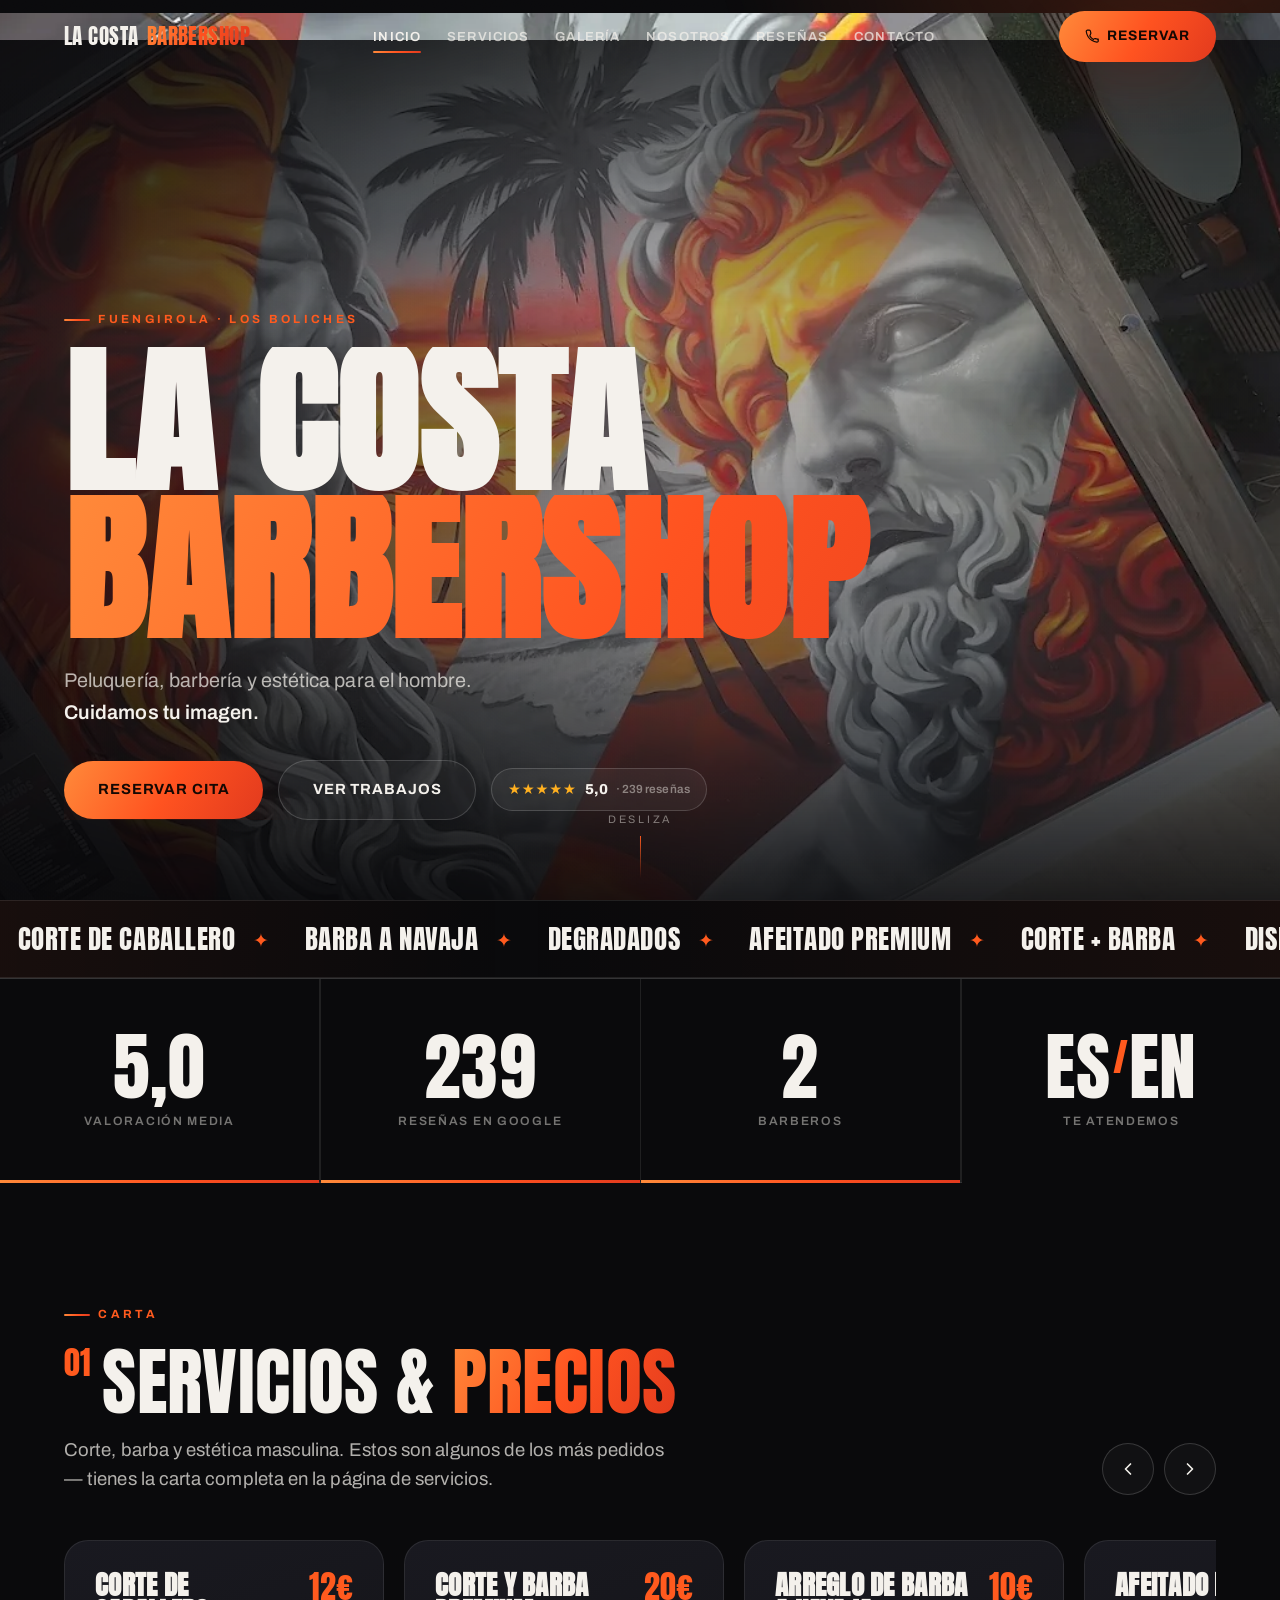
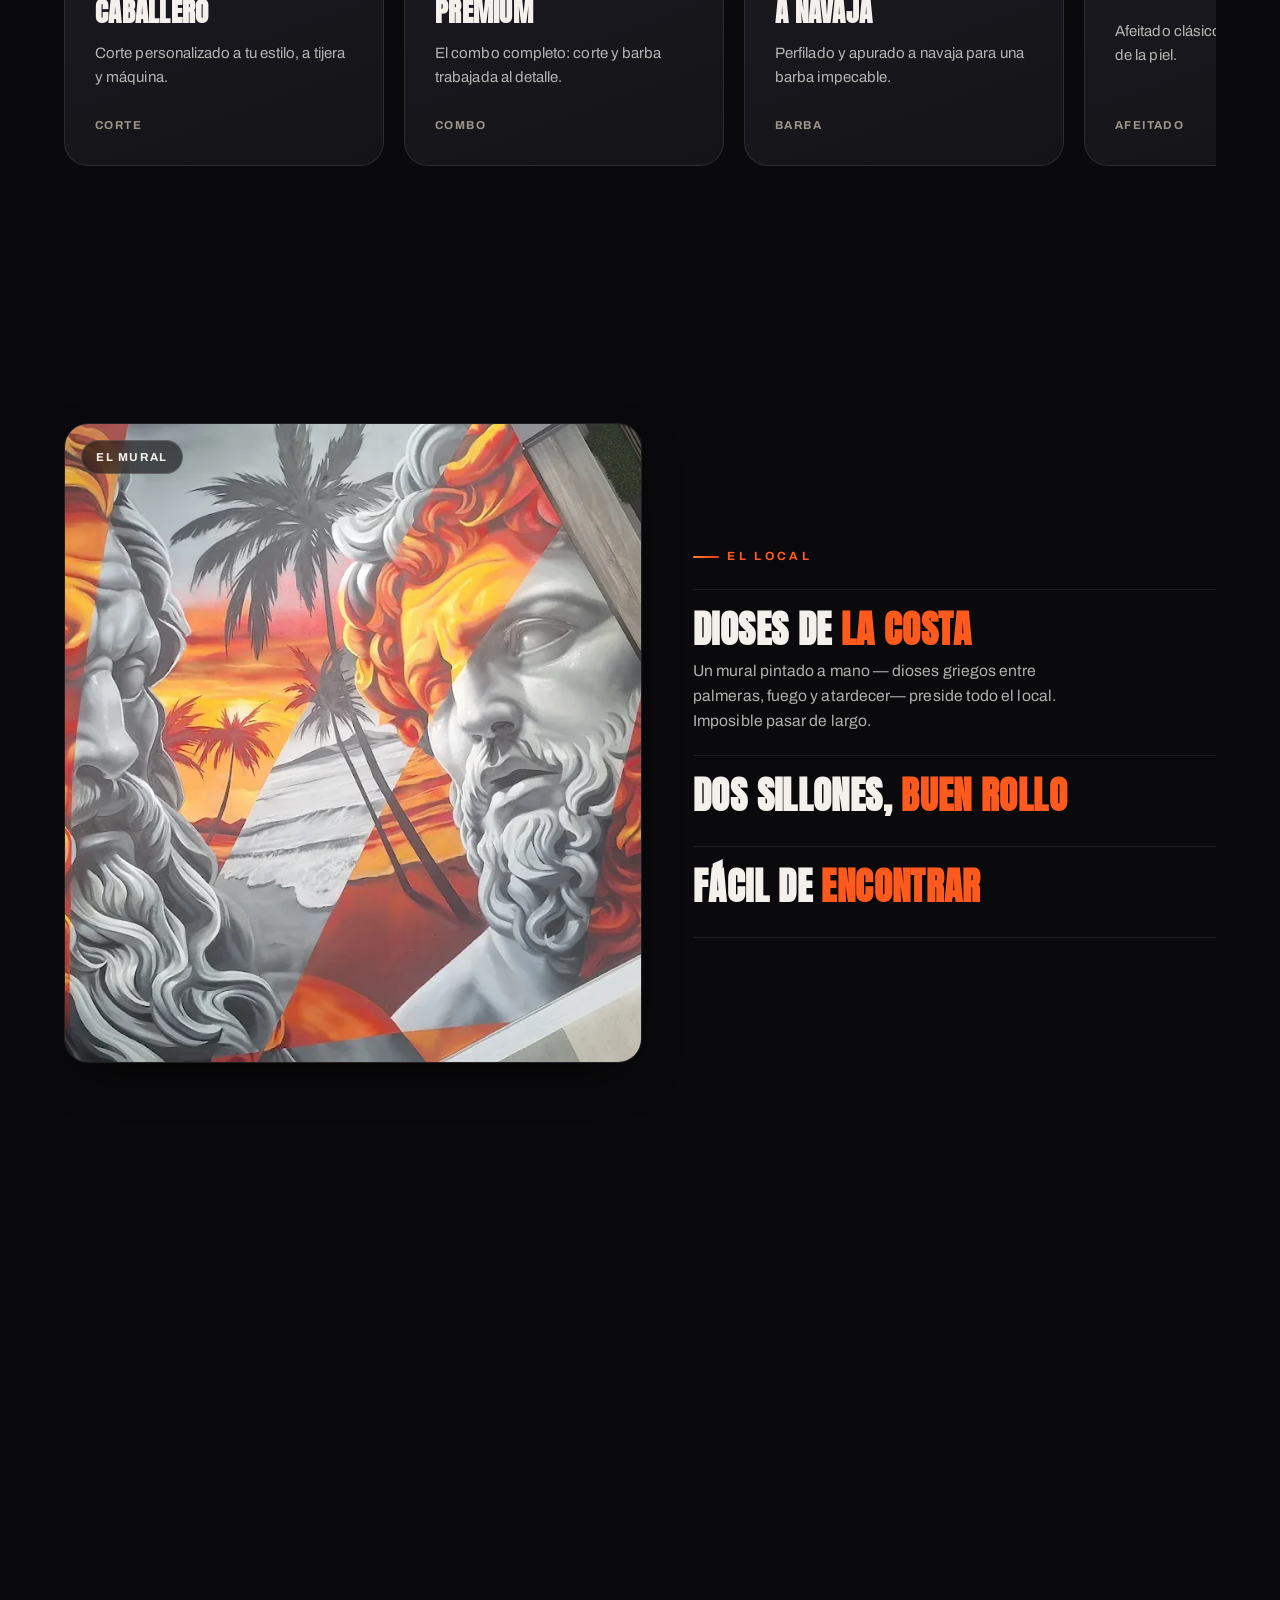
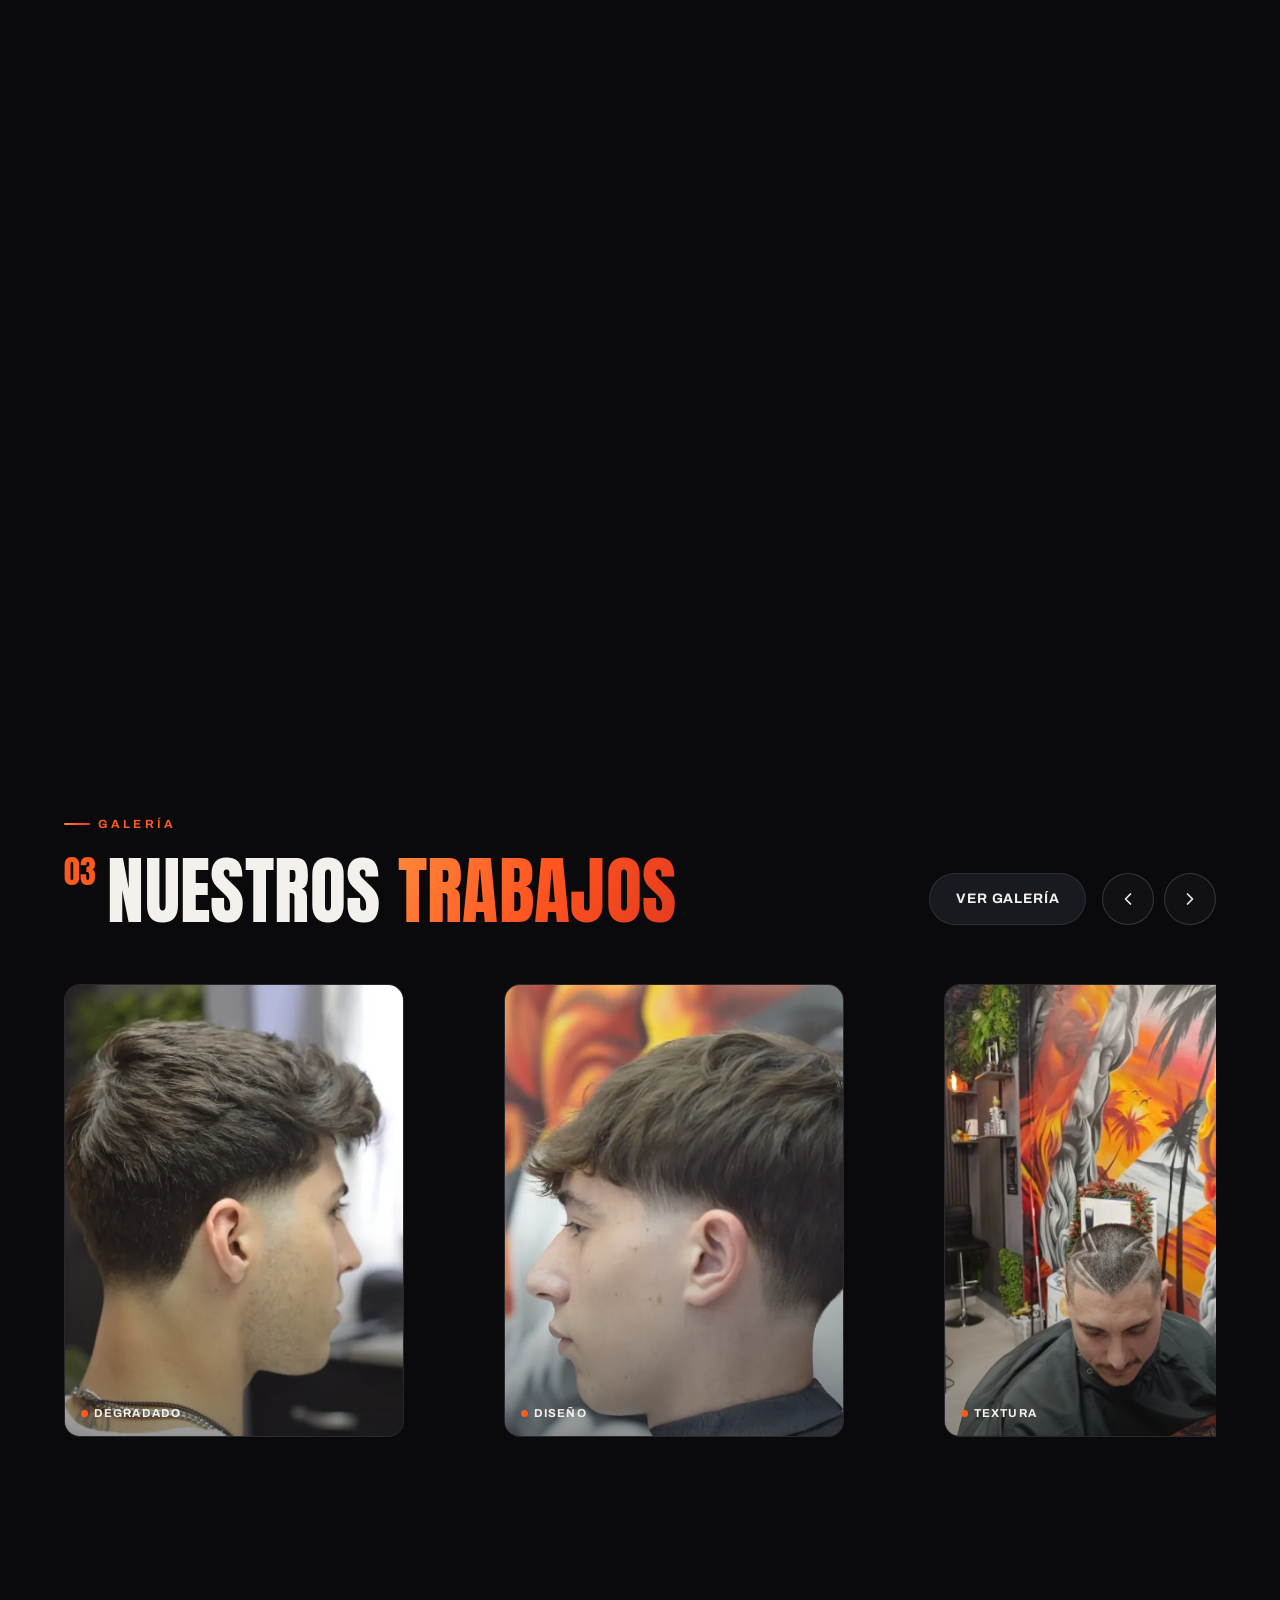
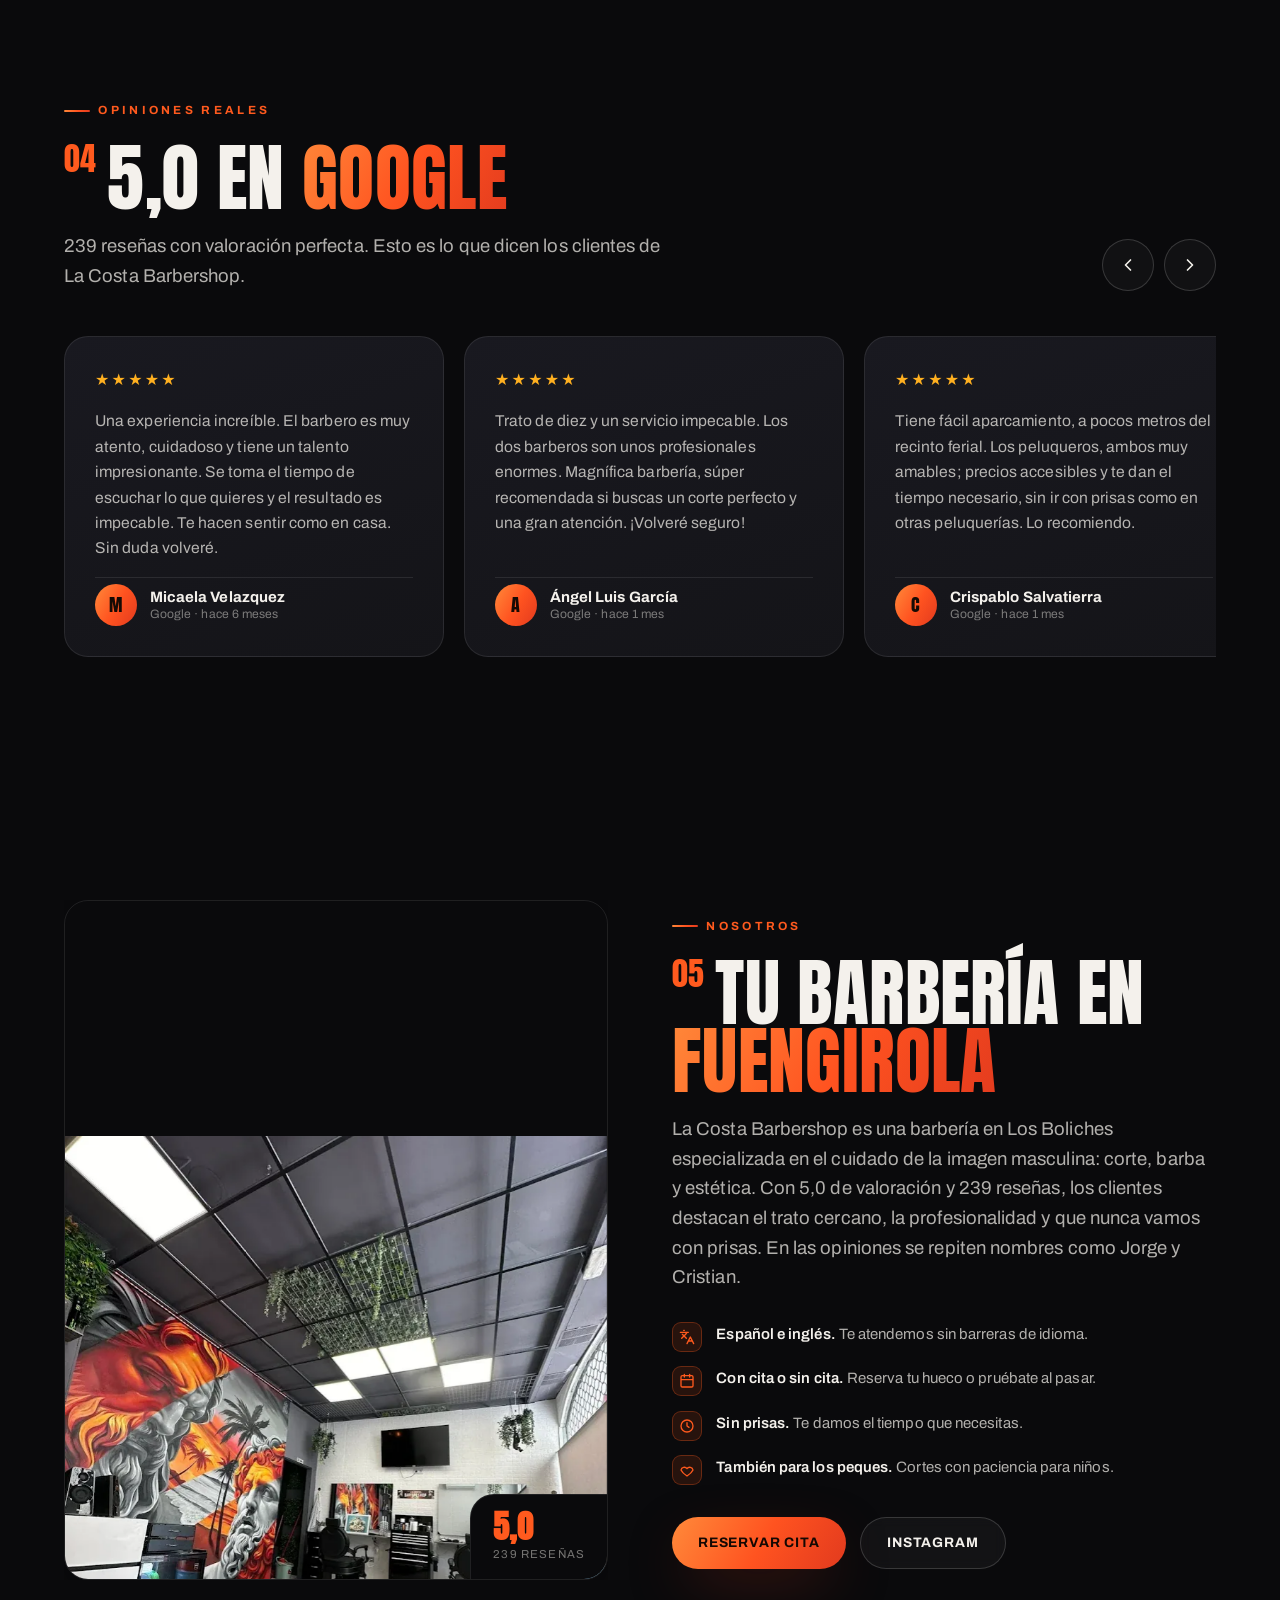
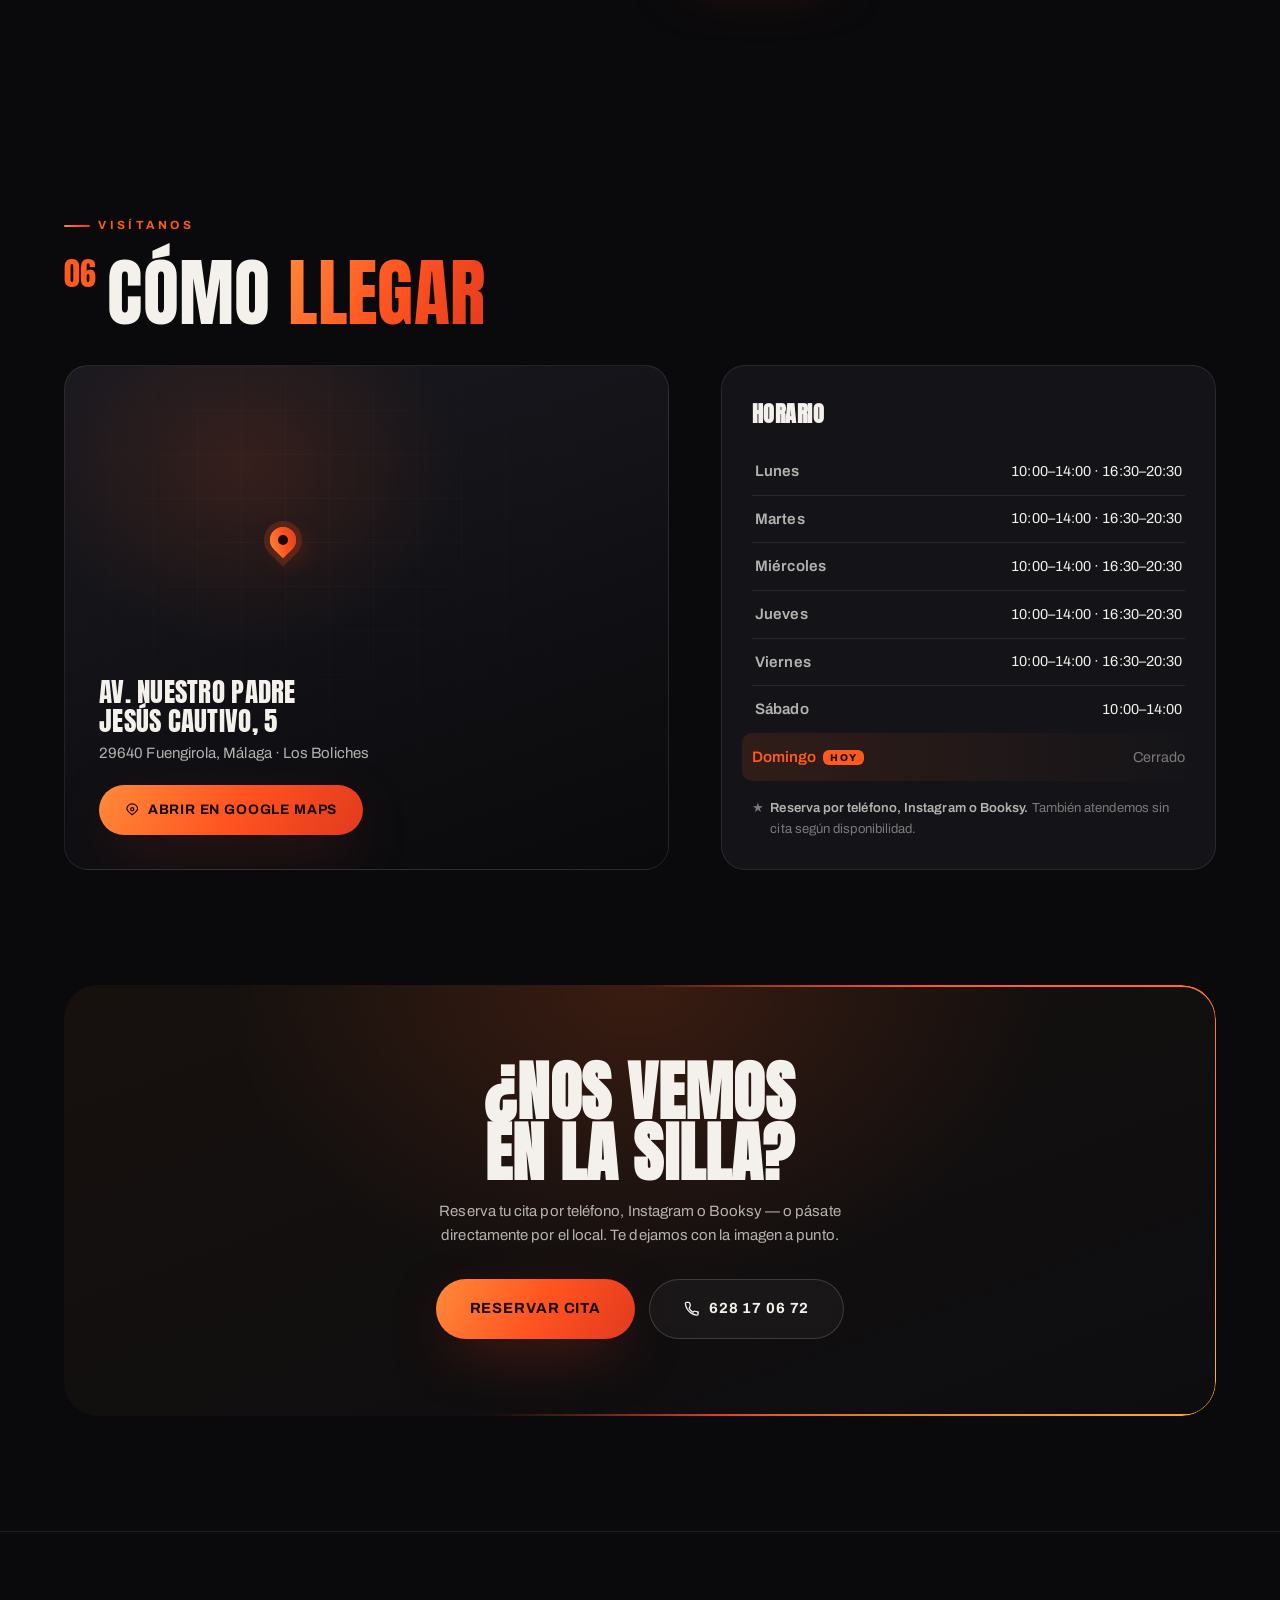
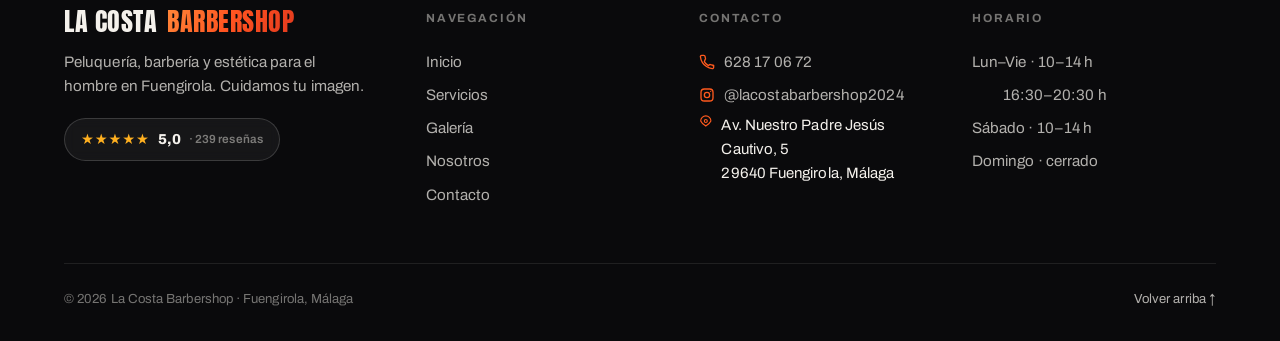
==== index.html @ 8dece9df "web" ====
<!DOCTYPE html>
<html lang="es">
<head>
<meta charset="UTF-8">
<meta name="viewport" content="width=device-width, initial-scale=1">
<title>La Costa Barbershop &middot; Barber&iacute;a en Fuengirola</title>
<meta name="description" content="La Costa Barbershop, barber&iacute;a en Fuengirola (Los Boliches). Corte, barba a navaja, afeitado y color. 5,0 con 239 rese&ntilde;as. Reserva por tel&eacute;fono, Instagram o Booksy.">
<meta name="theme-color" content="#0a0a0c">
<link rel="canonical" href="https://www.lacostabarbershop.xyz/">
<meta property="og:type" content="business.business">
<meta property="og:title" content="La Costa Barbershop &middot; Barber&iacute;a en Fuengirola">
<meta property="og:description" content="Corte, barba a navaja, afeitado y color. 5,0 con 239 rese&ntilde;as en Google.">
<meta property="og:image" content="assets/img/og.jpg">
<meta property="og:locale" content="es_ES">
<meta name="twitter:card" content="summary_large_image">
<link rel="icon" href="assets/img/favicon.ico" sizes="any">
<link rel="icon" type="image/png" href="assets/img/favicon-32.png">
<link rel="apple-touch-icon" href="assets/img/apple-touch-icon.png">
<link rel="preload" as="font" type="font/woff2" href="assets/fonts/anton-latin.woff2" crossorigin>
<link rel="preload" as="font" type="font/woff2" href="assets/fonts/archivo-latin.woff2" crossorigin>
<link rel="stylesheet" href="assets/css/main.css">
<script>document.documentElement.classList.add('js');window.__lc_fail=setTimeout(function(){document.documentElement.classList.remove('js')},2600);</script>
</head>
<body>
<div class="atmos" aria-hidden="true"></div>
<div class="grain" aria-hidden="true"></div>

<!-- PRELOADER -->
<div class="preloader" role="status" aria-label="Cargando">
  <div class="preloader__mark">
    <span class="l1"><span>LA&nbsp;COSTA</span></span><br>
    <span class="l2"><span>BARBERSHOP</span></span>
  </div>
  <div class="preloader__bar"><i></i></div>
</div>

<!-- HEADER -->
<header class="header">
  <div class="header__inner">
    <a class="brand" href="index.html" aria-label="La Costa Barbershop &middot; inicio">
      <span class="b-costa">LA&nbsp;COSTA</span><span class="b-shop">&nbsp;BARBERSHOP</span>
    </a>
    <nav class="nav" aria-label="Principal">
      <a href="index.html" aria-current="page">Inicio</a>
      <a href="servicios.html">Servicios</a>
      <a href="galeria.html">Galer&iacute;a</a>
      <a href="index.html#nosotros">Nosotros</a>
      <a href="index.html#resenas">Rese&ntilde;as</a>
      <a href="contacto.html">Contacto</a>
    </nav>
    <div class="header__cta">
      <a class="btn btn--fire" href="contacto.html" data-magnetic="0.4">
        <svg viewBox="0 0 24 24" fill="none" stroke="currentColor" stroke-width="2" stroke-linecap="round" stroke-linejoin="round"><path d="M22 16.9v3a2 2 0 0 1-2.2 2 19.8 19.8 0 0 1-8.6-3.1 19.5 19.5 0 0 1-6-6 19.8 19.8 0 0 1-3.1-8.7A2 2 0 0 1 4.1 2h3a2 2 0 0 1 2 1.7c.1.9.3 1.8.6 2.6a2 2 0 0 1-.5 2.1L8 11.5a16 16 0 0 0 6 6l1.1-1.1a2 2 0 0 1 2.1-.5c.8.3 1.7.5 2.6.6a2 2 0 0 1 1.7 2Z"/></svg>
        Reservar
      </a>
      <button class="nav-toggle" aria-label="Abrir men&uacute;" aria-expanded="false" aria-controls="mobile-menu">
        <span></span><span></span><span></span>
      </button>
    </div>
  </div>
</header>

<!-- MENÚ MÓVIL -->
<div class="mobile-menu" id="mobile-menu">
  <nav aria-label="M&oacute;vil">
    <a href="index.html"><span class="mi">01</span>Inicio</a>
    <a href="servicios.html"><span class="mi">02</span>Servicios</a>
    <a href="galeria.html"><span class="mi">03</span>Galer&iacute;a</a>
    <a href="index.html#nosotros"><span class="mi">04</span>Nosotros</a>
    <a href="index.html#resenas"><span class="mi">05</span>Rese&ntilde;as</a>
    <a href="contacto.html"><span class="mi">06</span>Contacto</a>
  </nav>
  <div class="mobile-menu__foot">
    <div class="row">
      <a href="tel:+34628170672">628&nbsp;17&nbsp;06&nbsp;72</a>
      <a href="https://www.instagram.com/lacostabarbershop2024/" target="_blank" rel="noopener">@lacostabarbershop2024</a>
    </div>
    <div class="row"><span>Av. Nuestro Padre Jes&uacute;s Cautivo, 5 &middot; Fuengirola</span></div>
  </div>
</div>

<main>

<!-- HERO -->
<section class="hero">
  <div class="hero__media" data-parallax="0.1">
    <img src="assets/img/mural.webp" alt="Mural de dioses griegos entre palmeras y atardecer en La Costa Barbershop" fetchpriority="high" width="1360" height="765">
  </div>
  <div class="hero__inner">
    <div class="hero__eyebrow eyebrow">Fuengirola &middot; Los Boliches</div>
    <h1 class="hero__title">
      <span class="word"><span class="kinetic-line">LA&nbsp;COSTA</span></span>
      <span class="word l2"><span>BARBERSHOP</span></span>
    </h1>
    <p class="hero__sub" data-reveal="fade" style="transition-delay:.5s">
      Peluquer&iacute;a, barber&iacute;a y estética para el hombre. <b>Cuidamos tu imagen.</b>
    </p>
    <div class="hero__actions" data-reveal="fade" style="transition-delay:.62s">
      <a class="btn btn--fire btn--lg" href="contacto.html" data-magnetic="0.4">Reservar cita</a>
      <a class="btn btn--ghost btn--lg" href="#trabajos" data-magnetic="0.3">Ver trabajos</a>
      <span class="pill-rating"><span class="stars">&#9733;&#9733;&#9733;&#9733;&#9733;</span> <b>5,0</b> <span class="src">&middot;&nbsp;239 rese&ntilde;as</span></span>
    </div>
  </div>
  <div class="hero__scroll" aria-hidden="true">Desliza<i></i></div>
</section>

<!-- MARQUEE -->
<div class="marquee" aria-hidden="true">
  <div class="marquee__track">
    <span>Corte de caballero</span><span>Barba a navaja</span><span>Degradados</span><span>Afeitado premium</span><span>Corte + barba</span><span>Dise&ntilde;os</span><span>Cejas</span><span>Color</span><span>Cambio de look</span><span>Ni&ntilde;os</span>
    <span>Corte de caballero</span><span>Barba a navaja</span><span>Degradados</span><span>Afeitado premium</span><span>Corte + barba</span><span>Dise&ntilde;os</span><span>Cejas</span><span>Color</span><span>Cambio de look</span><span>Ni&ntilde;os</span>
  </div>
</div>

<!-- STATS -->
<section class="stats" aria-label="En cifras" data-stagger="90">
  <div class="stat" data-reveal="scale">
    <div class="stat__num"><span data-count="5,0">0</span></div>
    <div class="stat__label">Valoraci&oacute;n media</div>
    <span class="stat__bar"></span>
  </div>
  <div class="stat" data-reveal="scale">
    <div class="stat__num"><span data-count="239">0</span></div>
    <div class="stat__label">Rese&ntilde;as en Google</div>
    <span class="stat__bar"></span>
  </div>
  <div class="stat" data-reveal="scale">
    <div class="stat__num"><span data-count="2">0</span></div>
    <div class="stat__label">Barberos</div>
    <span class="stat__bar"></span>
  </div>
  <div class="stat" data-reveal="scale">
    <div class="stat__num">ES<span class="u">/</span>EN</div>
    <div class="stat__label">Te atendemos</div>
    <span class="stat__bar"></span>
  </div>
</section>

<!-- SERVICIOS -->
<section class="section" id="servicios">
  <div class="container">
    <div class="head-row">
      <div class="section-head">
        <span class="eyebrow">Carta</span>
        <h2 class="h-sec"><span class="idx">01</span>Servicios &amp; <span class="fire-text">precios</span></h2>
        <p class="lead">Corte, barba y estética masculina. Estos son algunos de los m&aacute;s pedidos &mdash; tienes la carta completa en la p&aacute;gina de servicios.</p>
      </div>
      <div class="car-controls">
        <button class="car-btn" data-car-prev aria-label="Anterior"><svg viewBox="0 0 24 24" fill="none" stroke="currentColor" stroke-width="2" stroke-linecap="round" stroke-linejoin="round"><path d="M15 18l-6-6 6-6"/></svg></button>
        <button class="car-btn" data-car-next aria-label="Siguiente"><svg viewBox="0 0 24 24" fill="none" stroke="currentColor" stroke-width="2" stroke-linecap="round" stroke-linejoin="round"><path d="M9 18l6-6-6-6"/></svg></button>
      </div>
    </div>
    <div class="carousel-wrap">
      <div class="carousel" data-carousel>
        <article class="card svc" data-tilt="6" style="width:min(80vw,320px)"><div class="tilt-glare"></div>
          <div class="svc__top"><h3 class="svc__name">Corte de caballero</h3><div class="svc__price">12&euro;</div></div>
          <p class="svc__desc">Corte personalizado a tu estilo, a tijera y m&aacute;quina.</p>
          <div class="svc__tag">Corte</div>
        </article>
        <article class="card svc" data-tilt="6" style="width:min(80vw,320px)"><div class="tilt-glare"></div>
          <div class="svc__top"><h3 class="svc__name">Corte y barba premium</h3><div class="svc__price">20&euro;</div></div>
          <p class="svc__desc">El combo completo: corte y barba trabajada al detalle.</p>
          <div class="svc__tag">Combo</div>
        </article>
        <article class="card svc" data-tilt="6" style="width:min(80vw,320px)"><div class="tilt-glare"></div>
          <div class="svc__top"><h3 class="svc__name">Arreglo de barba a navaja</h3><div class="svc__price">10&euro;</div></div>
          <p class="svc__desc">Perfilado y apurado a navaja para una barba impecable.</p>
          <div class="svc__tag">Barba</div>
        </article>
        <article class="card svc" data-tilt="6" style="width:min(80vw,320px)"><div class="tilt-glare"></div>
          <div class="svc__top"><h3 class="svc__name">Afeitado premium</h3><div class="svc__price">14&euro;</div></div>
          <p class="svc__desc">Afeitado cl&aacute;sico, apurado y cuidado de la piel.</p>
          <div class="svc__tag">Afeitado</div>
        </article>
        <article class="card svc" data-tilt="6" style="width:min(80vw,320px)"><div class="tilt-glare"></div>
          <div class="svc__top"><h3 class="svc__name">Cambio de look</h3><div class="svc__price">15&euro;</div></div>
          <p class="svc__desc">&iquest;Te atreves? Cambiamos tu estilo por completo.</p>
          <div class="svc__tag">Estilo</div>
        </article>
        <article class="card svc" data-tilt="6" style="width:min(80vw,320px)"><div class="tilt-glare"></div>
          <div class="svc__top"><h3 class="svc__name">Corte ni&ntilde;o</h3><div class="svc__price">11&euro;</div></div>
          <p class="svc__desc">Hasta 10 a&ntilde;os, con toda la paciencia del mundo.</p>
          <div class="svc__tag">Peques</div>
        </article>
        <article class="card svc" data-tilt="6" style="width:min(80vw,320px);background:linear-gradient(160deg,#1c130e,#0f0d10)"><div class="tilt-glare"></div>
          <div class="svc__top"><h3 class="svc__name">Color &amp; m&aacute;s</h3><div class="svc__price">+</div></div>
          <p class="svc__desc">Mechas, decoloraci&oacute;n, cobertura de canas, color en barba, cejas y dise&ntilde;os.</p>
          <a class="btn btn--dark" href="servicios.html" style="align-self:flex-start">Ver carta completa</a>
        </article>
      </div>
    </div>
  </div>
</section>

<!-- SHOWCASE: EL LOCAL -->
<section class="showcase section" id="local" data-showcase data-sc-tags="EL MURAL|EL ESPACIO|LA UBICACI&Oacute;N" style="padding-block:0">
  <div class="showcase__sticky container">
    <div class="showcase__media">
      <span class="frame-tag" data-sc-tag>EL MURAL</span>
      <img data-sc-img="0" class="active" src="assets/img/mural.webp" alt="Mural de dioses griegos, palmeras y atardecer" width="1360" height="765">
      <img data-sc-img="1" src="assets/img/interior-mural.webp" alt="Interior de la barber&iacute;a con dos sillones y el mural" width="765" height="1020">
      <img data-sc-img="2" src="assets/img/exterior-night.webp" alt="Fachada de La Costa Barbershop de noche" width="678" height="1020">
    </div>
    <div class="showcase__panels">
      <span class="eyebrow" style="margin-bottom:1.4rem">El local</span>
      <div class="sc-step active" data-sc-step="0">
        <h3>Dioses de <em>la costa</em></h3>
        <p>Un mural pintado a mano &mdash; dioses griegos entre palmeras, fuego y atardecer&mdash; preside todo el local. Imposible pasar de largo.</p>
      </div>
      <div class="sc-step" data-sc-step="1">
        <h3>Dos sillones, <em>buen rollo</em></h3>
        <p>Espacio cuidado, plantas, m&uacute;sica y sin prisas. Aqu&iacute; se viene a estar a gusto mientras te ponen guapo.</p>
      </div>
      <div class="sc-step" data-sc-step="2">
        <h3>F&aacute;cil de <em>encontrar</em></h3>
        <p>En Avenida Nuestro Padre Jes&uacute;s Cautivo, a pocos metros del recinto ferial y con aparcamiento f&aacute;cil.</p>
      </div>
    </div>
  </div>
  <div class="showcase__scroller" aria-hidden="true">
    <div class="sc-frame"></div><div class="sc-frame"></div><div class="sc-frame"></div>
  </div>
  <!-- versión móvil -->
  <div class="showcase-mobile container" style="padding-block:clamp(64px,9vw,128px)">
    <span class="eyebrow">El local</span>
    <h2 class="h-sec" style="margin-bottom:1.4rem"><span class="idx">02</span>El <span class="fire-text">local</span></h2>
    <div class="carousel-wrap">
      <div class="carousel" data-carousel>
        <figure class="tile tile--car" style="aspect-ratio:4/5" data-reveal><img src="assets/img/mural.webp" alt="Mural"><span class="tile__cap"><i></i>El mural</span></figure>
        <figure class="tile tile--car" style="aspect-ratio:4/5" data-reveal><img src="assets/img/interior-mural.webp" alt="Interior"><span class="tile__cap"><i></i>El espacio</span></figure>
        <figure class="tile tile--car" style="aspect-ratio:4/5" data-reveal><img src="assets/img/exterior-night.webp" alt="Fachada"><span class="tile__cap"><i></i>La ubicaci&oacute;n</span></figure>
      </div>
    </div>
  </div>
</section>

<!-- TRABAJOS -->
<section class="section" id="trabajos">
  <div class="container">
    <div class="head-row">
      <div class="section-head">
        <span class="eyebrow">Galer&iacute;a</span>
        <h2 class="h-sec"><span class="idx">03</span>Nuestros <span class="fire-text">trabajos</span></h2>
      </div>
      <div class="car-controls">
        <a class="btn btn--dark" href="galeria.html" style="margin-right:.4rem">Ver galer&iacute;a</a>
        <button class="car-btn" data-car-prev aria-label="Anterior"><svg viewBox="0 0 24 24" fill="none" stroke="currentColor" stroke-width="2" stroke-linecap="round" stroke-linejoin="round"><path d="M15 18l-6-6 6-6"/></svg></button>
        <button class="car-btn" data-car-next aria-label="Siguiente"><svg viewBox="0 0 24 24" fill="none" stroke="currentColor" stroke-width="2" stroke-linecap="round" stroke-linejoin="round"><path d="M9 18l6-6-6-6"/></svg></button>
      </div>
    </div>
    <div class="carousel-wrap">
      <div class="carousel" data-carousel>
        <figure class="tile tile--car" data-reveal="scale"><img src="assets/img/trabajo-1.webp" alt="Degradado limpio" loading="lazy"><span class="tile__cap"><i></i>Degradado</span></figure>
        <figure class="tile tile--car" data-reveal="scale"><img src="assets/img/trabajo-2.webp" alt="Dise&ntilde;o de l&iacute;neas" loading="lazy"><span class="tile__cap"><i></i>Dise&ntilde;o</span></figure>
        <figure class="tile tile--car" data-reveal="scale"><img src="assets/img/trabajo-3.webp" alt="Corte con textura y flequillo" loading="lazy"><span class="tile__cap"><i></i>Textura</span></figure>
        <figure class="tile tile--car" data-reveal="scale"><img src="assets/img/trabajo-4.webp" alt="Corte de caballero" loading="lazy"><span class="tile__cap"><i></i>Corte</span></figure>
        <figure class="tile tile--car" data-reveal="scale"><img src="assets/img/interior-street.webp" alt="Barbero trabajando en el local" loading="lazy"><span class="tile__cap"><i></i>En el local</span></figure>
      </div>
    </div>
  </div>
</section>

<!-- RESEÑAS -->
<section class="section" id="resenas">
  <div class="container">
    <div class="head-row">
      <div class="section-head">
        <span class="eyebrow">Opiniones reales</span>
        <h2 class="h-sec"><span class="idx">04</span>5,0 en <span class="fire-text">Google</span></h2>
        <p class="lead">239 rese&ntilde;as con valoraci&oacute;n perfecta. Esto es lo que dicen los clientes de La Costa Barbershop.</p>
      </div>
      <div class="car-controls">
        <button class="car-btn" data-car-prev aria-label="Anterior"><svg viewBox="0 0 24 24" fill="none" stroke="currentColor" stroke-width="2" stroke-linecap="round" stroke-linejoin="round"><path d="M15 18l-6-6 6-6"/></svg></button>
        <button class="car-btn" data-car-next aria-label="Siguiente"><svg viewBox="0 0 24 24" fill="none" stroke="currentColor" stroke-width="2" stroke-linecap="round" stroke-linejoin="round"><path d="M9 18l6-6-6-6"/></svg></button>
      </div>
    </div>
    <div class="carousel-wrap">
      <div class="carousel" data-carousel>

        <article class="review">
          <div class="review__stars">&#9733;&#9733;&#9733;&#9733;&#9733;</div>
          <p class="review__text">Una experiencia incre&iacute;ble. El barbero es muy atento, cuidadoso y tiene un talento impresionante. Se toma el tiempo de escuchar lo que quieres y el resultado es impecable. Te hacen sentir como en casa. Sin duda volver&eacute;.</p>
          <div class="review__foot"><div class="review__ava">M</div><div class="review__who"><b>Micaela Velazquez</b><span class="gbadge">Google &middot; hace 6 meses</span></div></div>
        </article>

        <article class="review">
          <div class="review__stars">&#9733;&#9733;&#9733;&#9733;&#9733;</div>
          <p class="review__text">Trato de diez y un servicio impecable. Los dos barberos son unos profesionales enormes. Magn&iacute;fica barber&iacute;a, s&uacute;per recomendada si buscas un corte perfecto y una gran atenci&oacute;n. &iexcl;Volver&eacute; seguro!</p>
          <div class="review__foot"><div class="review__ava">A</div><div class="review__who"><b>&Aacute;ngel Luis Garc&iacute;a</b><span class="gbadge">Google &middot; hace 1 mes</span></div></div>
        </article>

        <article class="review">
          <div class="review__stars">&#9733;&#9733;&#9733;&#9733;&#9733;</div>
          <p class="review__text">Tiene f&aacute;cil aparcamiento, a pocos metros del recinto ferial. Los peluqueros, ambos muy amables; precios accesibles y te dan el tiempo necesario, sin ir con prisas como en otras peluquer&iacute;as. Lo recomiendo.</p>
          <div class="review__foot"><div class="review__ava">C</div><div class="review__who"><b>Crispablo Salvatierra</b><span class="gbadge">Google &middot; hace 1 mes</span></div></div>
        </article>

        <article class="review">
          <div class="review__stars">&#9733;&#9733;&#9733;&#9733;&#9733;</div>
          <p class="review__text">Llevo muchos a&ntilde;os con ellos, son muy buenos. Completamente recomendable. Trato, profesionalidad y un sitio acogedor.</p>
          <div class="review__foot"><div class="review__ava">J</div><div class="review__who"><b>Jose Ponce</b><span class="gbadge">Google &middot; hace 1 mes</span></div></div>
        </article>

        <article class="review">
          <div class="review__stars">&#9733;&#9733;&#9733;&#9733;&#9733;</div>
          <p class="review__text">S&uacute;per amable Cristian, me aconsej&oacute; cambiar un poco el estilo del peinado y ha sido todo un acierto.</p>
          <div class="review__foot"><div class="review__ava">E</div><div class="review__who"><b>Edu Padilla</b><span class="gbadge">Google &middot; hace 1 mes</span></div></div>
        </article>

        <article class="review">
          <div class="review__stars">&#9733;&#9733;&#9733;&#9733;&#9733;</div>
          <p class="review__text">Muy contenta con esta peluquer&iacute;a. Siempre llevo a mi ni&ntilde;o y lo atienden con much&iacute;sima paciencia, cuidado y cari&ntilde;o; qued&oacute; guap&iacute;simo con su corte.</p>
          <div class="review__foot"><div class="review__ava">M</div><div class="review__who"><b>Marina Ben&iacute;tez</b><span class="gbadge">Google &middot; hace 9 meses</span></div></div>
        </article>

        <article class="review">
          <div class="review__stars">&#9733;&#9733;&#9733;&#9733;&#9733;</div>
          <p class="review__text">Llevo a&ntilde;os con Jorge. Sabe perfectamente lo que necesitas. Music&oacute;n, s&uacute;per buen rollo&hellip; &iquest;qu&eacute; m&aacute;s decir?</p>
          <div class="review__foot"><div class="review__ava">S</div><div class="review__who"><b>Serie Beatbox</b><span class="gbadge">Google &middot; hace 9 meses</span></div></div>
        </article>

        <article class="review">
          <div class="review__stars">&#9733;&#9733;&#9733;&#9733;&#9733;</div>
          <p class="review__text">La mejor peluquer&iacute;a de todo Fuengirola. Arriesgu&eacute; con un corte que me daba miedo que quedara mal, pero decid&iacute; probar aqu&iacute; y ahora es mi corte principal. Muy recomendable.</p>
          <div class="review__foot"><div class="review__ava">G</div><div class="review__who"><b>Gianluca Berho</b><span class="gbadge">Google &middot; hace 10 meses</span></div></div>
        </article>

        <article class="review">
          <div class="review__stars">&#9733;&#9733;&#9733;&#9733;&#9733;</div>
          <p class="review__text">&iexcl;Ojal&aacute; tuviera una peluquer&iacute;a as&iacute; en Madrid! Me han cortado el pelo mejor que nunca. Muy minucioso y perfeccionista, adem&aacute;s de simp&aacute;tico.</p>
          <div class="review__foot"><div class="review__ava">R</div><div class="review__who"><b>Roberto Franco</b><span class="gbadge">Google &middot; hace 10 meses</span></div></div>
        </article>

        <article class="review">
          <div class="review__stars">&#9733;&#9733;&#9733;&#9733;&#9733;</div>
          <p class="review__text">Soy de Canarias y estaba de vacaciones por la zona cuando pas&eacute; por delante del local. Iba sin cita y me atendi&oacute; sin problemas. El trato fue incre&iacute;ble.</p>
          <div class="review__foot"><div class="review__ava">A</div><div class="review__who"><b>Abdia Santana</b><span class="gbadge">Google &middot; hace 11 meses</span></div></div>
        </article>

        <article class="review">
          <div class="review__stars">&#9733;&#9733;&#9733;&#9733;&#9733;</div>
          <p class="review__text">El trato, exquisito, y el corte todav&iacute;a m&aacute;s. Te aconsejan sobre lo que te puede quedar mejor y siempre sales contento con el resultado. Unos m&aacute;quinas los dos.</p>
          <div class="review__foot"><div class="review__ava">J</div><div class="review__who"><b>J. Q.</b><span class="gbadge">Google &middot; hace 3 meses</span></div></div>
        </article>

      </div>
    </div>
  </div>
</section>

<!-- NOSOTROS -->
<section class="section" id="nosotros">
  <div class="container">
    <div class="split">
      <div class="split__media" data-reveal="clip">
        <img src="assets/img/interior-street.webp" alt="Barbero trabajando en La Costa Barbershop" data-parallax="0.06" loading="lazy">
        <div class="badge"><b>5,0</b><span>239 rese&ntilde;as</span></div>
      </div>
      <div class="split__text">
        <span class="eyebrow">Nosotros</span>
        <h2 class="h-sec"><span class="idx">05</span>Tu barber&iacute;a en <span class="fire-text">Fuengirola</span></h2>
        <p class="lead">La Costa Barbershop es una barber&iacute;a en Los Boliches especializada en el cuidado de la imagen masculina: corte, barba y estética. Con 5,0 de valoraci&oacute;n y 239 rese&ntilde;as, los clientes destacan el trato cercano, la profesionalidad y que nunca vamos con prisas. En las opiniones se repiten nombres como Jorge y Cristian.</p>
        <ul class="feature-list" data-stagger="80">
          <li data-reveal="left"><span class="ic"><svg viewBox="0 0 24 24" fill="none" stroke="currentColor" stroke-width="2" stroke-linecap="round" stroke-linejoin="round"><path d="M5 8l6 6M4 14l6-6 2-3M2 5h12M7 2h1M22 22l-5-10-5 10M14 18h6"/></svg></span><span><b>Espa&ntilde;ol e ingl&eacute;s.</b> Te atendemos sin barreras de idioma.</span></li>
          <li data-reveal="left"><span class="ic"><svg viewBox="0 0 24 24" fill="none" stroke="currentColor" stroke-width="2" stroke-linecap="round" stroke-linejoin="round"><path d="M8 2v4M16 2v4M3 10h18M5 4h14a2 2 0 0 1 2 2v13a2 2 0 0 1-2 2H5a2 2 0 0 1-2-2V6a2 2 0 0 1 2-2Z"/></svg></span><span><b>Con cita o sin cita.</b> Reserva tu hueco o pru&eacute;bate al pasar.</span></li>
          <li data-reveal="left"><span class="ic"><svg viewBox="0 0 24 24" fill="none" stroke="currentColor" stroke-width="2" stroke-linecap="round" stroke-linejoin="round"><circle cx="12" cy="12" r="9"/><path d="M12 7v5l3 2"/></svg></span><span><b>Sin prisas.</b> Te damos el tiempo que necesitas.</span></li>
          <li data-reveal="left"><span class="ic"><svg viewBox="0 0 24 24" fill="none" stroke="currentColor" stroke-width="2" stroke-linecap="round" stroke-linejoin="round"><path d="M12 21s-7-4.5-9-9a5 5 0 0 1 9-2 5 5 0 0 1 9 2c-2 4.5-9 9-9 9Z"/></svg></span><span><b>Tambi&eacute;n para los peques.</b> Cortes con paciencia para ni&ntilde;os.</span></li>
        </ul>
        <div style="margin-top:2rem;display:flex;gap:.9rem;flex-wrap:wrap">
          <a class="btn btn--fire" href="contacto.html" data-magnetic="0.4">Reservar cita</a>
          <a class="btn btn--ghost" href="https://www.instagram.com/lacostabarbershop2024/" target="_blank" rel="noopener" data-magnetic="0.3">Instagram</a>
        </div>
      </div>
    </div>
  </div>
</section>

<!-- CÓMO LLEGAR + HORARIO -->
<section class="section" id="visitanos">
  <div class="container">
    <div class="section-head" style="margin-bottom:clamp(24px,3vw,40px)">
      <span class="eyebrow">Vis&iacute;tanos</span>
      <h2 class="h-sec"><span class="idx">06</span>C&oacute;mo <span class="fire-text">llegar</span></h2>
    </div>
    <div class="visit">
      <div class="map-card" data-reveal="scale">
        <div class="map-card__grid"></div>
        <div class="map-card__ping"></div>
        <div class="map-card__pin"></div>
        <div class="map-card__info">
          <div class="addr">Av. Nuestro Padre<br>Jes&uacute;s Cautivo, 5</div>
          <div class="sub">29640 Fuengirola, M&aacute;laga &middot; Los Boliches</div>
          <a class="btn btn--fire" href="https://www.google.com/maps/search/?api=1&amp;query=La%20Costa%20Barbershop%20Fuengirola&amp;query_place_id=ChIJcRQrdDzjcg0RC7KuM2oD6GQ" target="_blank" rel="noopener" data-magnetic="0.35">
            <svg viewBox="0 0 24 24" fill="none" stroke="currentColor" stroke-width="2" stroke-linecap="round" stroke-linejoin="round"><path d="M12 21s-7-4.5-9-9a9 9 0 0 1 18 0c-2 4.5-9 9-9 9Z"/><circle cx="12" cy="12" r="2.6"/></svg>
            Abrir en Google Maps
          </a>
        </div>
      </div>
      <div class="hours" data-reveal="right">
        <h3>Horario</h3>
        <ul data-hours>
          <li data-day="1"><span class="d">Lunes</span><span class="t">10:00&ndash;14:00 &middot; 16:30&ndash;20:30</span></li>
          <li data-day="2"><span class="d">Martes</span><span class="t">10:00&ndash;14:00 &middot; 16:30&ndash;20:30</span></li>
          <li data-day="3"><span class="d">Mi&eacute;rcoles</span><span class="t">10:00&ndash;14:00 &middot; 16:30&ndash;20:30</span></li>
          <li data-day="4"><span class="d">Jueves</span><span class="t">10:00&ndash;14:00 &middot; 16:30&ndash;20:30</span></li>
          <li data-day="5"><span class="d">Viernes</span><span class="t">10:00&ndash;14:00 &middot; 16:30&ndash;20:30</span></li>
          <li data-day="6"><span class="d">S&aacute;bado</span><span class="t">10:00&ndash;14:00</span></li>
          <li data-day="0"><span class="d">Domingo</span><span class="t closed">Cerrado</span></li>
        </ul>
        <div class="hours__note"><span>&#9733;</span><span><b>Reserva por tel&eacute;fono, Instagram o Booksy.</b> Tambi&eacute;n atendemos sin cita seg&uacute;n disponibilidad.</span></div>
      </div>
    </div>
  </div>
</section>

<!-- CTA -->
<section class="section" style="padding-top:0">
  <div class="container">
    <div class="cta-band" data-reveal="scale">
      <h2>&iquest;Nos vemos<br>en la silla?</h2>
      <p>Reserva tu cita por tel&eacute;fono, Instagram o Booksy &mdash; o p&aacute;sate directamente por el local. Te dejamos con la imagen a punto.</p>
      <div class="actions">
        <a class="btn btn--fire btn--lg" href="contacto.html" data-magnetic="0.4">Reservar cita</a>
        <a class="btn btn--ghost btn--lg" href="tel:+34628170672" data-magnetic="0.3">
          <svg viewBox="0 0 24 24" fill="none" stroke="currentColor" stroke-width="2" stroke-linecap="round" stroke-linejoin="round"><path d="M22 16.9v3a2 2 0 0 1-2.2 2 19.8 19.8 0 0 1-8.6-3.1 19.5 19.5 0 0 1-6-6 19.8 19.8 0 0 1-3.1-8.7A2 2 0 0 1 4.1 2h3a2 2 0 0 1 2 1.7c.1.9.3 1.8.6 2.6a2 2 0 0 1-.5 2.1L8 11.5a16 16 0 0 0 6 6l1.1-1.1a2 2 0 0 1 2.1-.5c.8.3 1.7.5 2.6.6a2 2 0 0 1 1.7 2Z"/></svg>
          628&nbsp;17&nbsp;06&nbsp;72
        </a>
      </div>
    </div>
  </div>
</section>

</main>

<!-- FOOTER -->
<footer class="footer">
  <div class="container">
    <div class="footer__grid">
      <div class="footer__about">
        <a class="brand" href="index.html"><span class="b-costa">LA&nbsp;COSTA</span><span class="b-shop">&nbsp;BARBERSHOP</span></a>
        <p>Peluquer&iacute;a, barber&iacute;a y estética para el hombre en Fuengirola. Cuidamos tu imagen.</p>
        <div style="margin-top:1.2rem"><span class="pill-rating"><span class="stars">&#9733;&#9733;&#9733;&#9733;&#9733;</span> <b>5,0</b> <span class="src">&middot;&nbsp;239 rese&ntilde;as</span></span></div>
      </div>
      <div class="footer__col">
        <h4>Navegaci&oacute;n</h4>
        <a href="index.html">Inicio</a>
        <a href="servicios.html">Servicios</a>
        <a href="galeria.html">Galer&iacute;a</a>
        <a href="index.html#nosotros">Nosotros</a>
        <a href="contacto.html">Contacto</a>
      </div>
      <div class="footer__col">
        <h4>Contacto</h4>
        <a class="ln" href="tel:+34628170672"><svg viewBox="0 0 24 24" fill="none" stroke="currentColor" stroke-width="2" stroke-linecap="round" stroke-linejoin="round"><path d="M22 16.9v3a2 2 0 0 1-2.2 2 19.8 19.8 0 0 1-8.6-3.1 19.5 19.5 0 0 1-6-6 19.8 19.8 0 0 1-3.1-8.7A2 2 0 0 1 4.1 2h3a2 2 0 0 1 2 1.7c.1.9.3 1.8.6 2.6a2 2 0 0 1-.5 2.1L8 11.5a16 16 0 0 0 6 6l1.1-1.1a2 2 0 0 1 2.1-.5c.8.3 1.7.5 2.6.6a2 2 0 0 1 1.7 2Z"/></svg>628&nbsp;17&nbsp;06&nbsp;72</a>
        <a class="ln" href="https://www.instagram.com/lacostabarbershop2024/" target="_blank" rel="noopener"><svg viewBox="0 0 24 24" fill="none" stroke="currentColor" stroke-width="2" stroke-linecap="round" stroke-linejoin="round"><rect x="3" y="3" width="18" height="18" rx="5"/><circle cx="12" cy="12" r="4"/><path d="M17.5 6.5h.01"/></svg>@lacostabarbershop2024</a>
        <span class="ln" style="align-items:flex-start"><svg viewBox="0 0 24 24" fill="none" stroke="currentColor" stroke-width="2" stroke-linecap="round" stroke-linejoin="round"><path d="M12 21s-7-4.5-9-9a9 9 0 0 1 18 0c-2 4.5-9 9-9 9Z"/><circle cx="12" cy="12" r="2.6"/></svg>Av. Nuestro Padre Jes&uacute;s Cautivo, 5<br>29640 Fuengirola, M&aacute;laga</span>
      </div>
      <div class="footer__col">
        <h4>Horario</h4>
        <ul>
          <li>Lun&ndash;Vie &middot; 10&ndash;14 h</li>
          <li>&nbsp;&nbsp;&nbsp;&nbsp;&nbsp;&nbsp;&nbsp;&nbsp;&nbsp;&nbsp;16:30&ndash;20:30 h</li>
          <li>S&aacute;bado &middot; 10&ndash;14 h</li>
          <li class="muted">Domingo &middot; cerrado</li>
        </ul>
      </div>
    </div>
    <div class="footer__bottom">
      <span>&copy; <span data-year>2025</span> La Costa Barbershop &middot; Fuengirola, M&aacute;laga</span>
      <a href="#" aria-label="Volver arriba">Volver arriba &uarr;</a>
    </div>
  </div>
</footer>

<script src="assets/js/main.js" defer></script>
</body>
</html>
---- assets/css/main.css ----
/* ============================================================
   LA COSTA BARBERSHOP — hoja de estilos principal
   Estática · sin dependencias · offline
   Paleta: fuego + atardecer de costa + piedra sobre casi negro
   ============================================================ */

/* ---------- Fuentes (locales, sin CDN) ---------- */
@font-face{
  font-family:"Anton";font-style:normal;font-weight:400;font-display:swap;
  src:url("../fonts/anton-latin.woff2") format("woff2");
  unicode-range:U+0000-00FF,U+0131,U+0152-0153,U+02BB-02BC,U+02C6,U+02DA,U+02DC,U+2000-206F,U+2074,U+20AC,U+2122,U+2191,U+2193,U+2212,U+2215,U+FEFF,U+FFFD;
}
@font-face{
  font-family:"Anton";font-style:normal;font-weight:400;font-display:swap;
  src:url("../fonts/anton-latin-ext.woff2") format("woff2");
  unicode-range:U+0100-024F,U+0259,U+1E00-1EFF,U+2020,U+20A0-20AB,U+20AD-20CF,U+2113,U+2C60-2C7F,U+A720-A7FF;
}
@font-face{
  font-family:"Archivo";font-style:normal;font-weight:100 900;font-display:swap;
  src:url("../fonts/archivo-latin.woff2") format("woff2");
  unicode-range:U+0000-00FF,U+0131,U+0152-0153,U+02BB-02BC,U+02C6,U+02DA,U+02DC,U+2000-206F,U+2074,U+20AC,U+2122,U+2191,U+2193,U+2212,U+2215,U+FEFF,U+FFFD;
}
@font-face{
  font-family:"Archivo";font-style:normal;font-weight:100 900;font-display:swap;
  src:url("../fonts/archivo-latin-ext.woff2") format("woff2");
  unicode-range:U+0100-024F,U+0259,U+1E00-1EFF,U+2020,U+20A0-20AB,U+20AD-20CF,U+2113,U+2C60-2C7F,U+A720-A7FF;
}

/* ---------- Tokens ---------- */
:root{
  /* superficies */
  --bg:#0a0a0c; --bg-2:#0d0d10; --surface:#141418; --surface-2:#191920; --surface-3:#22222a;
  --border:rgba(255,255,255,.09); --border-2:rgba(255,255,255,.16);
  /* texto */
  --text:#f4f1ec; --text-dim:rgba(244,241,236,.72); --text-mute:rgba(244,241,236,.46);
  /* acentos: fuego + atardecer + piedra */
  --fire:#ff5a1e; --fire-2:#ff7a33; --amber:#ffb020; --ember:#e23a1e; --stone:#9c948a;
  --grad-fire:linear-gradient(120deg,#ff8a3a 0%,#ff5320 52%,#e23a1e 100%);
  --grad-sun:linear-gradient(180deg,#ffb830 0%,#ff5a1e 100%);
  --glow:255,110,45;
  /* tipografía */
  --font-display:"Anton",Impact,"Arial Narrow",sans-serif;
  --font-sans:"Archivo","Segoe UI",system-ui,-apple-system,sans-serif;
  /* radios / sombras */
  --r-sm:10px; --r-md:16px; --r-lg:24px; --r-xl:34px; --r-pill:999px;
  --shadow-1:0 2px 10px rgba(0,0,0,.3);
  --shadow-2:0 18px 50px -18px rgba(0,0,0,.7);
  --shadow-fire:0 20px 60px -18px rgba(226,58,30,.5);
  /* easing */
  --ease-out:cubic-bezier(.23,1,.32,1);
  --ease-inout:cubic-bezier(.77,0,.175,1);
  --ease-drawer:cubic-bezier(.32,.72,0,1);
  /* medidas */
  --container:1240px; --gutter:clamp(20px,5vw,64px);
  --header-h:74px;
}

/* ---------- Reset ---------- */
*,*::before,*::after{box-sizing:border-box}
html{-webkit-text-size-adjust:100%;scroll-behavior:smooth;scroll-padding-top:calc(var(--header-h) + 18px)}
body{
  margin:0;background:var(--bg);color:var(--text);
  font-family:var(--font-sans);font-weight:400;font-size:clamp(15px,1.05vw,16.5px);
  line-height:1.6;letter-spacing:.005em;
  -webkit-font-smoothing:antialiased;text-rendering:optimizeLegibility;
  overflow-x:hidden;
}
img{max-width:100%;display:block}
a{color:inherit;text-decoration:none}
button{font-family:inherit;cursor:pointer;border:0;background:none;color:inherit}
ul{margin:0;padding:0;list-style:none}
h1,h2,h3,h4,p{margin:0}
::selection{background:var(--fire);color:#0a0a0c}
:focus-visible{outline:2px solid var(--amber);outline-offset:3px;border-radius:6px}

/* ---------- Fondo ambiente ---------- */
.atmos{position:fixed;inset:0;z-index:-2;pointer-events:none;overflow:hidden;background:var(--bg)}
.atmos::before{ /* aurora atardecer */
  content:"";position:absolute;inset:-25%;
  background:
    radial-gradient(38% 42% at 78% 12%,rgba(255,90,30,.20),transparent 62%),
    radial-gradient(45% 40% at 12% 88%,rgba(226,58,30,.16),transparent 60%),
    radial-gradient(30% 30% at 60% 60%,rgba(255,176,32,.08),transparent 60%);
  filter:blur(20px);animation:auroraDrift 26s var(--ease-inout) infinite alternate;
}
.atmos::after{ /* viñeta */
  content:"";position:absolute;inset:0;
  background:radial-gradient(120% 100% at 50% 0%,transparent 55%,rgba(0,0,0,.5) 100%);
}
.grain{position:fixed;inset:0;z-index:-1;pointer-events:none;opacity:.05;mix-blend-mode:overlay;
  background-image:url("data:image/svg+xml,%3Csvg xmlns='http://www.w3.org/2000/svg' width='140' height='140'%3E%3Cfilter id='n'%3E%3CfeTurbulence type='fractalNoise' baseFrequency='0.9' numOctaves='2' stitchTiles='stitch'/%3E%3C/filter%3E%3Crect width='100%25' height='100%25' filter='url(%23n)'/%3E%3C/svg%3E");
}
@keyframes auroraDrift{
  0%{transform:translate3d(-2%,-1%,0) scale(1)}
  100%{transform:translate3d(3%,2%,0) scale(1.12)}
}

/* ---------- Utilidades layout ---------- */
.container{width:min(100% - 2*var(--gutter),var(--container));margin-inline:auto}
.section{padding-block:clamp(64px,9vw,128px);position:relative}
.eyebrow{
  font-family:var(--font-sans);font-weight:700;font-size:.74rem;letter-spacing:.28em;
  text-transform:uppercase;color:var(--fire);display:inline-flex;align-items:center;gap:.7em;
}
.eyebrow::before{content:"";width:26px;height:2px;background:var(--grad-fire);border-radius:2px}
.eyebrow--center{justify-content:center}
.section-head{max-width:760px}
.section-head--center{margin-inline:auto;text-align:center}
.h-sec{
  font-family:var(--font-display);font-weight:400;line-height:.92;letter-spacing:.005em;
  text-transform:uppercase;font-size:clamp(2.3rem,6vw,4.6rem);margin-top:.32em;
}
.h-sec .idx{color:var(--fire);font-size:.44em;vertical-align:top;margin-right:.35em;
  -webkit-text-stroke:0;letter-spacing:0}
.lead{color:var(--text-dim);font-size:clamp(1rem,1.5vw,1.16rem);margin-top:1.1em;max-width:56ch}
.fire-text{background:var(--grad-fire);-webkit-background-clip:text;background-clip:text;color:transparent}
.stone-text{color:var(--stone)}
.muted{color:var(--text-mute)}

/* ---------- Botones ---------- */
.btn{
  --pad:14px 26px;position:relative;display:inline-flex;align-items:center;gap:.6em;
  padding:var(--pad);border-radius:var(--r-pill);font-family:var(--font-sans);
  font-weight:700;font-size:.86rem;letter-spacing:.06em;text-transform:uppercase;
  transition:transform .18s var(--ease-out),box-shadow .3s var(--ease-out),background .3s;
  overflow:hidden;isolation:isolate;white-space:nowrap;
}
.btn svg{width:1.05em;height:1.05em}
.btn:active{transform:scale(.97)}
.btn--fire{background:var(--grad-fire);color:#140803;box-shadow:var(--shadow-fire)}
.btn--fire::after{ /* barrido de brillo */
  content:"";position:absolute;inset:0;z-index:-1;
  background:linear-gradient(115deg,transparent 30%,rgba(255,255,255,.55) 50%,transparent 70%);
  transform:translateX(-120%);transition:transform .7s var(--ease-out);
}
.btn--ghost{background:rgba(255,255,255,.04);color:var(--text);border:1px solid var(--border-2);backdrop-filter:blur(6px)}
.btn--dark{background:var(--surface-2);color:var(--text);border:1px solid var(--border)}
.btn--lg{--pad:17px 34px;font-size:.92rem}
.btn--block{width:100%;justify-content:center}
@media (hover:hover) and (pointer:fine){
  .btn--fire:hover{transform:translateY(-2px);box-shadow:0 26px 60px -16px rgba(226,58,30,.65)}
  .btn--fire:hover::after{transform:translateX(120%)}
  .btn--ghost:hover,.btn--dark:hover{border-color:var(--fire);color:#fff;transform:translateY(-2px)}
}

.pill-rating{
  display:inline-flex;align-items:center;gap:.55em;padding:9px 16px;border-radius:var(--r-pill);
  background:rgba(255,255,255,.05);border:1px solid var(--border-2);backdrop-filter:blur(6px);
  font-weight:600;font-size:.9rem;
}
.pill-rating .stars{color:var(--amber);letter-spacing:.06em}
.pill-rating b{font-weight:800}
.pill-rating .src{color:var(--text-mute);font-size:.82em}

/* ---------- Cursor propio ---------- */
.cursor-dot,.cursor-ring{position:fixed;top:0;left:0;z-index:9999;pointer-events:none;
  border-radius:50%;transform:translate(-50%,-50%);opacity:0;will-change:transform,opacity;display:none}
.cursor-dot{width:7px;height:7px;background:var(--fire)}
.cursor-ring{width:38px;height:38px;border:1.5px solid rgba(255,120,50,.6);
  transition:width .25s var(--ease-out),height .25s var(--ease-out),background .25s,border-color .25s}
.cursor-ring.is-hover{width:58px;height:58px;background:rgba(255,90,30,.1);border-color:var(--fire)}
html.has-cursor{cursor:none}
html.has-cursor a,html.has-cursor button,html.has-cursor [data-magnetic]{cursor:none}
html.has-cursor input,html.has-cursor textarea{cursor:text}
@media (hover:hover) and (pointer:fine){
  html.has-cursor .cursor-dot,html.has-cursor .cursor-ring{display:block}
}

/* ============================================================
   HEADER
   ============================================================ */
.header{
  position:fixed;top:0;left:0;right:0;z-index:200;height:var(--header-h);
  display:flex;align-items:center;
  transition:transform .45s var(--ease-out),background .4s,border-color .4s,backdrop-filter .4s;
  border-bottom:1px solid transparent;
}
.header--solid{background:rgba(10,10,12,.72);backdrop-filter:blur(14px) saturate(1.2);border-bottom-color:var(--border)}
.header--hidden{transform:translateY(-105%)}
.header__inner{width:min(100% - 2*var(--gutter),1400px);margin-inline:auto;display:flex;align-items:center;justify-content:space-between;gap:1.5rem}
.brand{display:inline-flex;align-items:baseline;gap:.14em;font-family:var(--font-display);
  text-transform:uppercase;letter-spacing:.02em;line-height:1;font-size:1.32rem}
.brand .b-costa{color:var(--text)}
.brand .b-shop{background:var(--grad-fire);-webkit-background-clip:text;background-clip:text;color:transparent}
.brand small{display:block}
.nav{display:flex;align-items:center;gap:clamp(1rem,2vw,2rem)}
.nav a{font-weight:600;font-size:.82rem;letter-spacing:.09em;text-transform:uppercase;color:var(--text-dim);
  position:relative;padding:.35em 0;transition:color .25s}
.nav a::after{content:"";position:absolute;left:0;bottom:-1px;height:2px;width:0;background:var(--grad-fire);
  border-radius:2px;transition:width .3s var(--ease-out)}
.nav a[aria-current="page"]{color:var(--text)}
.nav a[aria-current="page"]::after{width:100%}
@media (hover:hover) and (pointer:fine){.nav a:hover{color:var(--text)}.nav a:hover::after{width:100%}}
.header__cta{display:inline-flex;align-items:center;gap:.9rem}
.nav-toggle{display:none;width:46px;height:46px;border-radius:12px;border:1px solid var(--border-2);
  align-items:center;justify-content:center;flex-direction:column;gap:5px;background:rgba(255,255,255,.03)}
.nav-toggle span{display:block;width:20px;height:2px;background:var(--text);border-radius:2px;transition:transform .35s var(--ease-out),opacity .25s}

/* menú móvil */
.mobile-menu{position:fixed;inset:0;z-index:190;background:linear-gradient(160deg,#0c0c0f,#151016);
  clip-path:circle(0px at calc(100% - 42px) 40px);transition:clip-path .6s var(--ease-drawer);
  display:flex;flex-direction:column;justify-content:center;padding:var(--gutter);visibility:hidden}
.mobile-menu.open{clip-path:circle(160% at calc(100% - 42px) 40px);visibility:visible}
.mobile-menu nav{display:flex;flex-direction:column;gap:.2rem}
.mobile-menu nav a{font-family:var(--font-display);text-transform:uppercase;font-size:clamp(2rem,11vw,3.6rem);
  line-height:1.05;color:var(--text);opacity:0;transform:translateY(24px);
  transition:opacity .5s var(--ease-out),transform .5s var(--ease-out),color .25s}
.mobile-menu.open nav a{opacity:1;transform:none}
.mobile-menu nav a .mi{color:var(--fire);font-size:.4em;vertical-align:super;margin-right:.4em;font-family:var(--font-sans);font-weight:700}
.mobile-menu.open nav a:nth-child(1){transition-delay:.12s}
.mobile-menu.open nav a:nth-child(2){transition-delay:.18s}
.mobile-menu.open nav a:nth-child(3){transition-delay:.24s}
.mobile-menu.open nav a:nth-child(4){transition-delay:.30s}
.mobile-menu.open nav a:nth-child(5){transition-delay:.36s}
.mobile-menu.open nav a:nth-child(6){transition-delay:.42s}
.mobile-menu__foot{margin-top:2.4rem;display:flex;flex-direction:column;gap:1rem;opacity:0;transition:opacity .5s .5s}
.mobile-menu.open .mobile-menu__foot{opacity:1}
.mobile-menu__foot .row{display:flex;gap:1.4rem;flex-wrap:wrap;color:var(--text-dim);font-weight:600;letter-spacing:.05em}
.mobile-menu__foot a{color:var(--amber)}
body.menu-open{overflow:hidden}
body.menu-open .nav-toggle span:nth-child(1){transform:translateY(7px) rotate(45deg)}
body.menu-open .nav-toggle span:nth-child(2){opacity:0}
body.menu-open .nav-toggle span:nth-child(3){transform:translateY(-7px) rotate(-45deg)}

/* ============================================================
   PRELOADER
   ============================================================ */
.preloader{position:fixed;inset:0;z-index:9998;background:#08080a;display:flex;align-items:center;justify-content:center;
  flex-direction:column;gap:1.2rem;clip-path:inset(0 0 0 0);transition:clip-path .9s var(--ease-drawer)}
.preloader.done{clip-path:inset(0 0 100% 0)}
.preloader__mark{font-family:var(--font-display);text-transform:uppercase;font-size:clamp(2.4rem,9vw,5rem);
  line-height:.9;text-align:center;letter-spacing:.02em}
.preloader__mark span{display:inline-block;opacity:0;transform:translateY(30px) scale(.9);
  filter:blur(6px);animation:ignite .7s var(--ease-out) forwards}
.preloader__mark .l2{color:transparent;background:var(--grad-fire);-webkit-background-clip:text;background-clip:text}
.preloader__mark .l2 span{text-shadow:0 0 24px rgba(255,90,30,.5)}
.preloader__bar{width:120px;height:3px;border-radius:3px;background:rgba(255,255,255,.12);overflow:hidden}
.preloader__bar i{display:block;height:100%;width:0;background:var(--grad-fire);animation:loadbar 1.1s var(--ease-out) forwards}
@keyframes ignite{to{opacity:1;transform:none;filter:blur(0)}}
@keyframes loadbar{to{width:100%}}

/* ============================================================
   HERO
   ============================================================ */
.hero{position:relative;min-height:100svh;display:flex;align-items:flex-end;overflow:hidden;padding-bottom:clamp(40px,7vw,80px)}
.hero__media{position:absolute;inset:0;z-index:-1}
.hero__media img{width:100%;height:100%;object-fit:cover;object-position:center 42%;
  transform:scale(1.06);animation:kenburns 22s var(--ease-inout) infinite alternate;will-change:transform}
.hero__media::after{content:"";position:absolute;inset:0;
  background:
   linear-gradient(180deg,rgba(8,8,10,.72) 0%,rgba(8,8,10,.28) 30%,rgba(8,8,10,.5) 68%,rgba(8,8,10,.96) 100%),
   linear-gradient(90deg,rgba(8,8,10,.7) 0%,transparent 55%);
}
@keyframes kenburns{from{transform:scale(1.06) translate3d(0,0,0)}to{transform:scale(1.16) translate3d(-1.5%,-1.5%,0)}}
.hero__inner{position:relative;width:min(100% - 2*var(--gutter),var(--container));margin-inline:auto}
.hero__eyebrow{margin-bottom:1.1rem}
.hero__title{font-family:var(--font-display);text-transform:uppercase;line-height:.86;letter-spacing:.005em;
  font-size:clamp(3.4rem,13.5vw,10.5rem)}
.hero__title .word{display:block;overflow:hidden;padding-bottom:.02em}
.hero__title .word>span{display:block}
.hero__title .l2>span{background:var(--grad-fire);-webkit-background-clip:text;background-clip:text;color:transparent}
html.js .hero__title .word>span{transform:translateY(112%);animation:heroRise .95s var(--ease-out) forwards}
html.js .hero__title .word:nth-child(1)>span{animation-delay:1.15s}
html.js .hero__title .word:nth-child(2)>span{animation-delay:1.28s}
@keyframes heroRise{to{transform:none}}
.hero__sub{margin-top:1.4rem;max-width:44ch;color:var(--text-dim);font-size:clamp(1.02rem,1.6vw,1.24rem)}
.hero__sub b{color:var(--text);font-weight:600}
.hero__actions{display:flex;flex-wrap:wrap;gap:.9rem;align-items:center;margin-top:2rem}
.hero__scroll{position:absolute;bottom:22px;left:50%;transform:translateX(-50%);display:flex;flex-direction:column;
  align-items:center;gap:.5rem;color:var(--text-mute);font-size:.68rem;letter-spacing:.25em;text-transform:uppercase}
.hero__scroll i{width:1px;height:42px;background:linear-gradient(var(--fire),transparent);position:relative;overflow:hidden}
.hero__scroll i::after{content:"";position:absolute;top:-50%;left:0;width:100%;height:50%;background:var(--fire);animation:scrolldrop 1.8s var(--ease-inout) infinite}
@keyframes scrolldrop{0%{top:-50%}60%,100%{top:120%}}

/* ============================================================
   MARQUEE
   ============================================================ */
.marquee{border-block:1px solid var(--border);background:linear-gradient(90deg,rgba(255,90,30,.06),transparent 40%,rgba(255,90,30,.06));
  overflow:hidden;padding-block:16px;display:flex;user-select:none}
.marquee__track{display:flex;gap:0;flex-shrink:0;align-items:center;animation:marq 34s linear infinite;will-change:transform}
.marquee__track span{font-family:var(--font-display);text-transform:uppercase;font-size:clamp(1.1rem,2.4vw,1.7rem);
  letter-spacing:.02em;color:var(--text);padding-inline:1.1rem;white-space:nowrap;display:inline-flex;align-items:center;gap:1.1rem}
.marquee__track span::after{content:"✦";color:var(--fire);font-size:.7em}
@keyframes marq{to{transform:translateX(-50%)}}
@media (hover:hover){.marquee:hover .marquee__track{animation-play-state:paused}}

/* ============================================================
   STATS
   ============================================================ */
.stats{display:grid;grid-template-columns:repeat(4,1fr);gap:clamp(1px,.4vw,2px);
  background:var(--border);border-block:1px solid var(--border)}
.stat{background:var(--bg);padding:clamp(28px,4vw,52px) clamp(18px,2.5vw,34px);text-align:center;position:relative;overflow:hidden}
.stat__num{font-family:var(--font-display);font-size:clamp(2.6rem,6vw,4.6rem);line-height:1;letter-spacing:.01em}
.stat__num .u{color:var(--fire);font-size:.5em;vertical-align:super;margin-left:.05em}
.stat__label{margin-top:.7em;font-weight:600;font-size:.76rem;letter-spacing:.14em;text-transform:uppercase;color:var(--text-mute)}
.stat__bar{position:absolute;left:0;bottom:0;height:3px;width:0;background:var(--grad-fire);transition:width 1.2s var(--ease-out)}

/* ============================================================
   TARJETAS (glass + tilt)
   ============================================================ */
.grid{display:grid;gap:clamp(14px,1.6vw,22px)}
.card{position:relative;border-radius:var(--r-lg);background:linear-gradient(160deg,var(--surface-2),var(--surface));
  border:1px solid var(--border);padding:clamp(20px,2.4vw,30px);overflow:hidden;transform-style:preserve-3d;
  transition:border-color .3s,box-shadow .4s,transform .1s}
.card::before{content:"";position:absolute;inset:0;border-radius:inherit;padding:1px;
  background:linear-gradient(150deg,rgba(255,120,50,.5),transparent 45%);
  -webkit-mask:linear-gradient(#000 0 0) content-box,linear-gradient(#000 0 0);-webkit-mask-composite:xor;mask-composite:exclude;
  opacity:0;transition:opacity .35s}
.tilt-glare{position:absolute;inset:0;border-radius:inherit;pointer-events:none;opacity:0;transition:opacity .3s;
  background:radial-gradient(200px 200px at var(--gx,50%) var(--gy,0%),rgba(255,150,80,.16),transparent 60%)}
@media (hover:hover) and (pointer:fine){
  .card:hover{border-color:transparent;box-shadow:var(--shadow-2)}
  .card:hover::before{opacity:1}
  .card:hover .tilt-glare{opacity:1}
}

/* servicio card */
.svc{display:flex;flex-direction:column;gap:1rem;min-height:100%}
.svc__top{display:flex;align-items:flex-start;justify-content:space-between;gap:1rem}
.svc__name{font-family:var(--font-display);text-transform:uppercase;font-size:clamp(1.25rem,2.3vw,1.7rem);line-height:1;letter-spacing:.01em}
.svc__price{font-family:var(--font-display);font-size:clamp(1.5rem,2.6vw,2rem);color:var(--fire);line-height:1;white-space:nowrap}
.svc__price small{font-size:.5em;color:var(--text-mute);font-family:var(--font-sans);font-weight:600;display:block;text-align:right;margin-top:.2em;text-transform:uppercase;letter-spacing:.1em}
.svc__desc{color:var(--text-dim);font-size:.94rem}
.svc__tag{margin-top:auto;font-size:.72rem;font-weight:700;letter-spacing:.12em;text-transform:uppercase;color:var(--stone)}

/* ============================================================
   CARRUSEL
   ============================================================ */
.carousel-wrap{position:relative}
.carousel{display:flex;gap:clamp(14px,1.6vw,20px);overflow-x:auto;scroll-snap-type:x mandatory;
  padding-block:6px 12px;scrollbar-width:none;-ms-overflow-style:none;cursor:grab}
.carousel::-webkit-scrollbar{display:none}
.carousel.dragging{cursor:grabbing;scroll-snap-type:none;scroll-behavior:auto}
.carousel>*{scroll-snap-align:start;flex:0 0 auto}
.car-controls{display:flex;gap:.6rem;align-items:center}
.car-btn{width:52px;height:52px;border-radius:50%;border:1px solid var(--border-2);background:rgba(255,255,255,.03);
  display:inline-flex;align-items:center;justify-content:center;transition:border-color .25s,background .25s,transform .18s,opacity .25s}
.car-btn svg{width:20px;height:20px}
.car-btn:active{transform:scale(.94)}
.car-btn[disabled]{opacity:.28;cursor:default}
@media (hover:hover) and (pointer:fine){.car-btn:not([disabled]):hover{border-color:var(--fire);background:rgba(255,90,30,.12)}}
.head-row{display:flex;align-items:flex-end;justify-content:space-between;gap:1.5rem;flex-wrap:wrap;margin-bottom:clamp(24px,3vw,40px)}

/* tarjeta reseña */
.review{width:min(84vw,380px);border-radius:var(--r-lg);background:linear-gradient(160deg,var(--surface-2),var(--surface));
  border:1px solid var(--border);padding:clamp(22px,2.4vw,30px);display:flex;flex-direction:column;gap:1rem}
.review__stars{color:var(--amber);letter-spacing:.14em;font-size:1rem}
.review__text{color:var(--text-dim);font-size:.98rem;line-height:1.62}
.review__foot{margin-top:auto;display:flex;align-items:center;gap:.8rem;padding-top:.4rem;border-top:1px solid var(--border)}
.review__ava{width:42px;height:42px;border-radius:50%;flex:0 0 auto;display:grid;place-items:center;
  font-family:var(--font-display);font-size:1.1rem;color:#160a04;background:var(--grad-fire)}
.review__who{display:flex;flex-direction:column;line-height:1.25}
.review__who b{font-weight:700;font-size:.94rem}
.review__who span{font-size:.76rem;color:var(--text-mute);display:inline-flex;align-items:center;gap:.4em}
.gbadge{display:inline-flex;align-items:center;gap:.35em;font-size:.72rem;color:var(--text-mute)}
.gbadge b{color:var(--text-dim);font-weight:600}

/* mosaico trabajos */
.tile{position:relative;overflow:hidden;border-radius:var(--r-md);border:1px solid var(--border);background:var(--surface)}
.tile img{width:100%;height:100%;object-fit:cover;transition:transform .8s var(--ease-out);will-change:transform}
.tile::after{content:"";position:absolute;inset:0;background:linear-gradient(180deg,transparent 55%,rgba(8,8,10,.6));opacity:.7}
.tile__cap{position:absolute;left:16px;bottom:14px;z-index:2;font-weight:700;letter-spacing:.1em;text-transform:uppercase;
  font-size:.72rem;color:var(--text);display:inline-flex;align-items:center;gap:.5em}
.tile__cap i{width:7px;height:7px;border-radius:50%;background:var(--fire)}
@media (hover:hover) and (pointer:fine){.tile:hover img{transform:scale(1.08)}}
.tile--car{width:min(80vw,340px);aspect-ratio:3/4}

/* ============================================================
   SHOWCASE (sticky con cross-fade)
   ============================================================ */
.showcase{position:relative}
.showcase__sticky{position:sticky;top:0;height:100svh;display:grid;grid-template-columns:1.05fr .95fr;align-items:center;gap:clamp(24px,4vw,64px);overflow:hidden}
.showcase__media{position:relative;height:min(76svh,640px);border-radius:var(--r-lg);overflow:hidden;border:1px solid var(--border);box-shadow:var(--shadow-2)}
.showcase__media img{position:absolute;inset:0;width:100%;height:100%;object-fit:cover;opacity:0;
  transform:scale(1.05);transition:opacity .8s var(--ease-out),transform 1.2s var(--ease-out)}
.showcase__media img.active{opacity:1;transform:scale(1)}
.showcase__media .frame-tag{position:absolute;top:16px;left:16px;z-index:3;padding:7px 14px;border-radius:var(--r-pill);
  background:rgba(10,10,12,.6);backdrop-filter:blur(8px);border:1px solid var(--border-2);font-size:.72rem;
  font-weight:700;letter-spacing:.14em;text-transform:uppercase}
.showcase__panels{display:flex;flex-direction:column;justify-content:center}
.sc-step{padding-block:clamp(14px,2vw,22px);border-top:1px solid var(--border);opacity:.4;transition:opacity .4s}
.sc-step:last-child{border-bottom:1px solid var(--border)}
.sc-step.active{opacity:1}
.sc-step h3{font-family:var(--font-display);text-transform:uppercase;font-size:clamp(1.5rem,3vw,2.3rem);line-height:1;letter-spacing:.01em}
.sc-step h3 em{font-style:normal;color:var(--fire)}
.sc-step p{color:var(--text-dim);margin-top:.6em;max-width:42ch;font-size:.98rem;
  max-height:0;overflow:hidden;transition:max-height .5s var(--ease-out),margin .4s,opacity .4s;opacity:0}
.sc-step.active p{max-height:8em;opacity:1}
.showcase__spacer{height:0}
.showcase__scroller>.sc-frame{height:100svh}

/* versión móvil del showcase = carrusel */
.showcase-mobile{display:none}

/* ============================================================
   SPLIT / NOSOTROS
   ============================================================ */
.split{display:grid;grid-template-columns:1fr 1fr;gap:clamp(28px,5vw,72px);align-items:center}
.split__media{position:relative;border-radius:var(--r-lg);overflow:hidden;border:1px solid var(--border);
  aspect-ratio:4/5;box-shadow:var(--shadow-2)}
.split__media img{width:100%;height:100%;object-fit:cover;will-change:transform}
.split__media .badge{position:absolute;right:-1px;bottom:-1px;background:var(--bg);border:1px solid var(--border);
  border-radius:var(--r-lg) 0 var(--r-lg) 0;padding:16px 22px;display:flex;flex-direction:column;gap:.1em}
.split__media .badge b{font-family:var(--font-display);font-size:2rem;line-height:1;color:var(--fire)}
.split__media .badge span{font-size:.72rem;letter-spacing:.1em;text-transform:uppercase;color:var(--text-mute)}
.feature-list{margin-top:1.8rem;display:flex;flex-direction:column;gap:.9rem}
.feature-list li{display:flex;gap:.9rem;align-items:flex-start;color:var(--text-dim)}
.feature-list .ic{flex:0 0 auto;width:30px;height:30px;border-radius:9px;display:grid;place-items:center;
  background:rgba(255,90,30,.12);border:1px solid rgba(255,90,30,.3);color:var(--fire)}
.feature-list .ic svg{width:16px;height:16px}
.feature-list b{color:var(--text);font-weight:600}

/* ============================================================
   HORARIO / CÓMO LLEGAR
   ============================================================ */
.visit{display:grid;grid-template-columns:1.1fr .9fr;gap:clamp(24px,4vw,56px);align-items:stretch}
.map-card{position:relative;border-radius:var(--r-lg);overflow:hidden;border:1px solid var(--border);min-height:340px;
  background:
   radial-gradient(60% 60% at 30% 20%,rgba(255,90,30,.14),transparent 60%),
   linear-gradient(160deg,var(--surface-2),var(--bg));
  display:flex;flex-direction:column;justify-content:flex-end;padding:clamp(22px,3vw,34px)}
.map-card__grid{position:absolute;inset:0;opacity:.5;
  background-image:linear-gradient(rgba(255,255,255,.05) 1px,transparent 1px),linear-gradient(90deg,rgba(255,255,255,.05) 1px,transparent 1px);
  background-size:44px 44px;mask:radial-gradient(80% 80% at 40% 30%,#000,transparent 80%)}
.map-card__pin{position:absolute;top:32%;left:34%;width:26px;height:26px}
.map-card__pin::before{content:"";position:absolute;inset:0;border-radius:50% 50% 50% 0;transform:rotate(-45deg);
  background:var(--grad-fire);box-shadow:0 0 0 6px rgba(255,90,30,.18),0 10px 24px -6px rgba(226,58,30,.8)}
.map-card__pin::after{content:"";position:absolute;top:8px;left:8px;width:10px;height:10px;border-radius:50%;background:#160a04}
.map-card__ping{position:absolute;top:32%;left:34%;width:26px;height:26px;border-radius:50%;
  border:2px solid var(--fire);transform:translate(0,0);animation:ping 2.4s var(--ease-out) infinite}
@keyframes ping{0%{transform:scale(.6);opacity:.9}100%{transform:scale(3.4);opacity:0}}
.map-card__info{position:relative;z-index:2}
.map-card__info .addr{font-family:var(--font-display);text-transform:uppercase;font-size:clamp(1.2rem,2.4vw,1.7rem);line-height:1.05;letter-spacing:.01em}
.map-card__info .sub{color:var(--text-dim);margin-top:.4em}
.map-card__info .btn{margin-top:1.2rem}

.hours{border:1px solid var(--border);border-radius:var(--r-lg);padding:clamp(20px,2.6vw,30px);background:var(--surface)}
.hours h3{font-family:var(--font-display);text-transform:uppercase;font-size:1.4rem;letter-spacing:.02em;margin-bottom:1rem}
.hours ul{display:flex;flex-direction:column}
.hours li{display:flex;align-items:center;justify-content:space-between;gap:1rem;padding:.7rem .2rem;border-top:1px solid var(--border);font-size:.95rem}
.hours li:first-child{border-top:0}
.hours li .d{color:var(--text-dim);font-weight:600}
.hours li .t{color:var(--text);font-variant-numeric:tabular-nums;font-size:.9rem;text-align:right}
.hours li .t.closed{color:var(--text-mute)}
.hours li.today{background:linear-gradient(90deg,rgba(255,90,30,.12),transparent);margin-inline:-.6rem;padding-inline:.6rem;border-radius:10px;border-top-color:transparent}
.hours li.today .d{color:var(--fire)}
.hours li.today .d::after{content:"HOY";font-family:var(--font-sans);font-size:.62rem;font-weight:800;letter-spacing:.12em;
  margin-left:.7em;padding:2px 7px;border-radius:6px;background:var(--fire);color:#160a04;vertical-align:middle}
.hours__note{margin-top:1rem;font-size:.82rem;color:var(--text-mute);display:flex;gap:.5em;align-items:flex-start}
.hours__note b{color:var(--text-dim);font-weight:600}

/* ============================================================
   FRANJA CTA
   ============================================================ */
.cta-band{position:relative;border-radius:var(--r-xl);overflow:hidden;padding:clamp(40px,6vw,80px) clamp(24px,4vw,64px);
  text-align:center;background:linear-gradient(160deg,#17110e,#0d0d10);isolation:isolate}
.cta-band::before{content:"";position:absolute;inset:0;z-index:-1;padding:1.5px;border-radius:inherit;
  background:conic-gradient(from var(--a,0deg),transparent,var(--fire),var(--amber),var(--ember),transparent 60%);
  -webkit-mask:linear-gradient(#000 0 0) content-box,linear-gradient(#000 0 0);-webkit-mask-composite:xor;mask-composite:exclude;
  animation:spin 6s linear infinite}
.cta-band::after{content:"";position:absolute;inset:0;z-index:-1;
  background:radial-gradient(60% 120% at 50% 0%,rgba(255,90,30,.16),transparent 60%)}
@keyframes spin{to{--a:360deg}}
@property --a{syntax:'<angle>';inherits:false;initial-value:0deg}
.cta-band h2{font-family:var(--font-display);text-transform:uppercase;font-size:clamp(2rem,6vw,4rem);line-height:.95;letter-spacing:.01em}
.cta-band p{color:var(--text-dim);max-width:52ch;margin:1rem auto 0}
.cta-band .actions{display:flex;gap:.9rem;justify-content:center;flex-wrap:wrap;margin-top:2rem}

/* ============================================================
   FOOTER
   ============================================================ */
.footer{border-top:1px solid var(--border);padding-block:clamp(48px,6vw,80px) 32px;position:relative}
.footer__grid{display:grid;grid-template-columns:1.4fr 1fr 1fr 1.1fr;gap:clamp(28px,4vw,56px)}
.footer .brand{font-size:1.6rem;margin-bottom:1rem}
.footer__about p{color:var(--text-dim);font-size:.95rem;max-width:34ch}
.footer__col h4{font-size:.74rem;letter-spacing:.16em;text-transform:uppercase;color:var(--text-mute);margin-bottom:1.1rem;font-weight:700}
.footer__col a,.footer__col li{color:var(--text-dim);font-size:.95rem;padding:.28rem 0;display:block;transition:color .25s}
@media (hover:hover){.footer__col a:hover{color:var(--fire)}}
.footer__col .ln{display:inline-flex;align-items:center;gap:.6em}
.footer__col .ln svg{width:16px;height:16px;color:var(--fire)}
.footer__bottom{margin-top:clamp(32px,4vw,52px);padding-top:24px;border-top:1px solid var(--border);
  display:flex;justify-content:space-between;gap:1rem;flex-wrap:wrap;color:var(--text-mute);font-size:.82rem}
.footer__bottom a{color:var(--text-dim)}

/* ============================================================
   PÁGINAS INTERIORES
   ============================================================ */
.page-hero{position:relative;padding-top:calc(var(--header-h) + clamp(60px,10vw,120px));padding-bottom:clamp(40px,6vw,72px);overflow:hidden}
.page-hero__bg{position:absolute;inset:0;z-index:-1}
.page-hero__bg img{width:100%;height:100%;object-fit:cover;opacity:.28;transform:scale(1.05)}
.page-hero__bg::after{content:"";position:absolute;inset:0;background:linear-gradient(180deg,rgba(8,8,10,.7),var(--bg) 88%)}
.page-hero h1{font-family:var(--font-display);text-transform:uppercase;line-height:.9;letter-spacing:.01em;
  font-size:clamp(3rem,11vw,7.5rem);margin-top:.3em}
.page-hero h1 .fire-text{display:inline}
.crumb{display:flex;gap:.6em;align-items:center;color:var(--text-mute);font-size:.8rem;letter-spacing:.06em;text-transform:uppercase}
.crumb a{color:var(--text-dim)}
.crumb span{color:var(--fire)}

/* lista de precios agrupada */
.menu-group{margin-bottom:clamp(30px,4vw,52px)}
.menu-group__head{display:flex;align-items:baseline;gap:1rem;margin-bottom:1.2rem;padding-bottom:.8rem;border-bottom:1px solid var(--border)}
.menu-group__head .gi{font-family:var(--font-display);color:var(--fire);font-size:1.1rem}
.menu-group__head h2{font-family:var(--font-display);text-transform:uppercase;font-size:clamp(1.6rem,3.4vw,2.6rem);letter-spacing:.01em;line-height:1}
.price-list{display:grid;grid-template-columns:1fr 1fr;gap:0 clamp(30px,5vw,72px)}
.price-item{display:flex;align-items:baseline;gap:.8rem;padding:.9rem 0;border-bottom:1px dashed var(--border)}
.price-item .pn{font-weight:600;font-size:1.02rem;white-space:nowrap}
.price-item .pn small{display:block;font-weight:400;font-size:.8rem;color:var(--text-mute);white-space:normal;margin-top:.1em}
.price-item .dots{flex:1;border-bottom:1px dotted var(--border-2);transform:translateY(-4px)}
.price-item .pp{font-family:var(--font-display);color:var(--fire);font-size:1.3rem;white-space:nowrap}
.price-item .pp em{font-style:normal;color:var(--text-mute);font-size:.6em;font-family:var(--font-sans);font-weight:600;margin-right:.25em;text-transform:uppercase;letter-spacing:.06em}

/* galería full */
.gallery-grid{display:grid;grid-template-columns:repeat(12,1fr);gap:clamp(12px,1.4vw,18px);grid-auto-flow:dense}
.gallery-grid .g{position:relative;overflow:hidden;border-radius:var(--r-md);border:1px solid var(--border);background:var(--surface);cursor:pointer}
.gallery-grid .g img{width:100%;height:100%;object-fit:cover;transition:transform .8s var(--ease-out)}
.gallery-grid .g::after{content:"";position:absolute;inset:0;background:linear-gradient(180deg,transparent 60%,rgba(8,8,10,.55));opacity:0;transition:opacity .3s}
.gallery-grid .g .zoom{position:absolute;right:12px;bottom:12px;z-index:2;width:38px;height:38px;border-radius:50%;
  background:rgba(10,10,12,.6);backdrop-filter:blur(6px);border:1px solid var(--border-2);display:grid;place-items:center;opacity:0;transform:scale(.8);transition:opacity .3s,transform .3s}
.gallery-grid .g .zoom svg{width:16px;height:16px;color:var(--fire)}
@media (hover:hover) and (pointer:fine){.gallery-grid .g:hover img{transform:scale(1.06)}.gallery-grid .g:hover::after{opacity:1}.gallery-grid .g:hover .zoom{opacity:1;transform:scale(1)}}
.col-6{grid-column:span 6}.col-4{grid-column:span 4}.col-3{grid-column:span 3}.col-8{grid-column:span 8}
.row-2{grid-row:span 2}
.g-tag{position:absolute;left:14px;top:14px;z-index:2;font-size:.68rem;font-weight:700;letter-spacing:.12em;text-transform:uppercase;
  padding:5px 11px;border-radius:var(--r-pill);background:rgba(10,10,12,.55);backdrop-filter:blur(6px);border:1px solid var(--border-2)}

/* masonry */
.masonry{column-count:3;column-gap:clamp(12px,1.4vw,18px)}
.masonry .g{break-inside:avoid;margin-bottom:clamp(12px,1.4vw,18px);position:relative;overflow:hidden;
  border-radius:var(--r-md);border:1px solid var(--border);background:var(--surface);cursor:pointer;display:block}
.masonry .g img{width:100%;height:auto;display:block;transition:transform .8s var(--ease-out)}
.masonry .g::after{content:"";position:absolute;inset:0;background:linear-gradient(180deg,transparent 60%,rgba(8,8,10,.55));opacity:0;transition:opacity .3s}
.masonry .g .zoom{position:absolute;right:12px;bottom:12px;z-index:2;width:38px;height:38px;border-radius:50%;
  background:rgba(10,10,12,.6);backdrop-filter:blur(6px);border:1px solid var(--border-2);display:grid;place-items:center;opacity:0;transform:scale(.8);transition:opacity .3s,transform .3s}
.masonry .g .zoom svg{width:16px;height:16px;color:var(--fire)}
@media (hover:hover) and (pointer:fine){.masonry .g:hover img{transform:scale(1.05)}.masonry .g:hover::after{opacity:1}.masonry .g:hover .zoom{opacity:1;transform:scale(1)}}
.filters{display:flex;gap:.6rem;flex-wrap:wrap;margin-bottom:clamp(22px,3vw,36px)}
.filter-chip{padding:9px 18px;border-radius:var(--r-pill);border:1px solid var(--border-2);background:rgba(255,255,255,.03);
  font-weight:700;font-size:.78rem;letter-spacing:.08em;text-transform:uppercase;color:var(--text-dim);transition:all .25s}
.filter-chip.active{background:var(--grad-fire);color:#160a04;border-color:transparent}
@media (hover:hover){.filter-chip:not(.active):hover{border-color:var(--fire);color:#fff}}
@media (max-width:900px){.masonry{column-count:2}}

/* lightbox */
.lightbox{position:fixed;inset:0;z-index:9997;background:rgba(6,6,8,.94);backdrop-filter:blur(8px);
  display:flex;align-items:center;justify-content:center;padding:clamp(16px,4vw,48px);opacity:0;visibility:hidden;transition:opacity .35s}
.lightbox.open{opacity:1;visibility:visible}
.lightbox img{max-width:100%;max-height:100%;border-radius:var(--r-md);box-shadow:var(--shadow-2);
  transform:scale(.96);transition:transform .4s var(--ease-out)}
.lightbox.open img{transform:scale(1)}
.lb-btn{position:absolute;top:50%;width:54px;height:54px;border-radius:50%;background:rgba(255,255,255,.06);
  border:1px solid var(--border-2);display:grid;place-items:center;transform:translateY(-50%);transition:background .25s,border-color .25s}
.lb-btn svg{width:22px;height:22px}
.lb-prev{left:clamp(10px,3vw,34px)}.lb-next{right:clamp(10px,3vw,34px)}
.lb-close{top:clamp(14px,3vw,28px);right:clamp(14px,3vw,28px);transform:none;position:absolute;width:50px;height:50px;border-radius:50%;
  background:rgba(255,255,255,.06);border:1px solid var(--border-2);display:grid;place-items:center}
@media (hover:hover){.lb-btn:hover,.lb-close:hover{background:rgba(255,90,30,.18);border-color:var(--fire)}}

/* canales de contacto */
.channels{display:grid;grid-template-columns:repeat(2,1fr);gap:clamp(14px,1.8vw,20px)}
.channel{display:flex;gap:1rem;align-items:center;padding:clamp(18px,2.4vw,26px);border-radius:var(--r-lg);
  border:1px solid var(--border);background:linear-gradient(160deg,var(--surface-2),var(--surface));transition:border-color .3s,transform .2s}
.channel .ci{flex:0 0 auto;width:52px;height:52px;border-radius:14px;display:grid;place-items:center;
  background:rgba(255,90,30,.12);border:1px solid rgba(255,90,30,.3);color:var(--fire)}
.channel .ci svg{width:24px;height:24px}
.channel .cx{display:flex;flex-direction:column;line-height:1.3;min-width:0}
.channel .cx span{font-size:.72rem;letter-spacing:.14em;text-transform:uppercase;color:var(--text-mute);font-weight:700}
.channel .cx b{font-size:1.1rem;font-weight:700;overflow-wrap:anywhere}
.channel .cx small{color:var(--text-mute);font-size:.82rem}
@media (hover:hover) and (pointer:fine){.channel:hover{border-color:var(--fire);transform:translateY(-3px)}}

/* ============================================================
   REVEAL / MOTION (aplicado sólo con JS)
   ============================================================ */
html.js [data-reveal]{opacity:0;will-change:transform,opacity;
  transition:opacity .85s var(--ease-out),transform .85s var(--ease-out),filter .85s var(--ease-out),clip-path .85s var(--ease-out)}
html.js [data-reveal]{transform:translateY(30px)}
html.js [data-reveal="scale"]{transform:translateY(18px) scale(.955)}
html.js [data-reveal="blur"]{transform:translateY(16px);filter:blur(12px)}
html.js [data-reveal="clip"]{clip-path:inset(0 0 100% 0);transform:none}
html.js [data-reveal="left"]{transform:translateX(-40px)}
html.js [data-reveal="right"]{transform:translateX(40px)}
html.js [data-reveal="fade"]{transform:none}
html.js [data-reveal].in{opacity:1;transform:none;filter:none;clip-path:inset(0 0 0 0)}

/* kinetic */
html.js .kinetic .word{overflow:hidden;display:inline-block;vertical-align:top}
html.js .kinetic .word>span{display:inline-block;transform:translateY(115%);transition:transform .8s var(--ease-out)}
html.js .kinetic.in .word>span{transform:none}

/* sin JS: todo visible */
html:not(.js) [data-reveal],html:not(.js) .kinetic .word>span{opacity:1 !important;transform:none !important;filter:none !important;clip-path:none !important}

/* ============================================================
   RESPONSIVE
   ============================================================ */
@media (max-width:1080px){
  .footer__grid{grid-template-columns:1fr 1fr}
  .footer__about{grid-column:1/-1}
}
@media (max-width:960px){
  .nav,.header__cta .btn{display:none}
  .nav-toggle{display:flex}
  .stats{grid-template-columns:repeat(2,1fr)}
  .visit{grid-template-columns:1fr}
  .split{grid-template-columns:1fr}
  .split__media{aspect-ratio:16/11;max-height:420px}
  .price-list{grid-template-columns:1fr}
  /* showcase → carrusel en móvil */
  .showcase{height:auto !important}
  .showcase__sticky{display:none}
  .showcase-mobile{display:block}
  .gallery-grid{grid-template-columns:repeat(6,1fr)}
  .col-6,.col-4,.col-3,.col-8{grid-column:span 3}
  .row-2{grid-row:span 1}
}
@media (max-width:620px){
  :root{--header-h:64px}
  .channels{grid-template-columns:1fr}
  .stat{padding-block:26px}
  .hero__actions .btn{flex:1 1 auto;justify-content:center}
  .gallery-grid{grid-template-columns:repeat(2,1fr)}
  .col-6,.col-4,.col-3,.col-8{grid-column:span 1}
  .footer__grid{grid-template-columns:1fr 1fr}
  .footer__about{grid-column:1/-1}
  .head-row{align-items:flex-start}
}

/* ============================================================
   REDUCED MOTION
   ============================================================ */
@media (prefers-reduced-motion:reduce){
  *,*::before,*::after{animation-duration:.001ms !important;animation-iteration-count:1 !important;
    transition-duration:.2s !important;scroll-behavior:auto !important}
  .hero__media img{animation:none;transform:scale(1.04)}
  .atmos::before,.marquee__track,.cta-band::before{animation:none}
  .hero__scroll i::after,.map-card__ping{animation:none}
  html.js [data-reveal]{transform:none !important;filter:none !important;clip-path:none !important}
  html.js .kinetic .word>span{transform:none !important}
  html.has-cursor{cursor:auto}
  html.has-cursor .cursor-dot,html.has-cursor .cursor-ring{display:none !important}
}
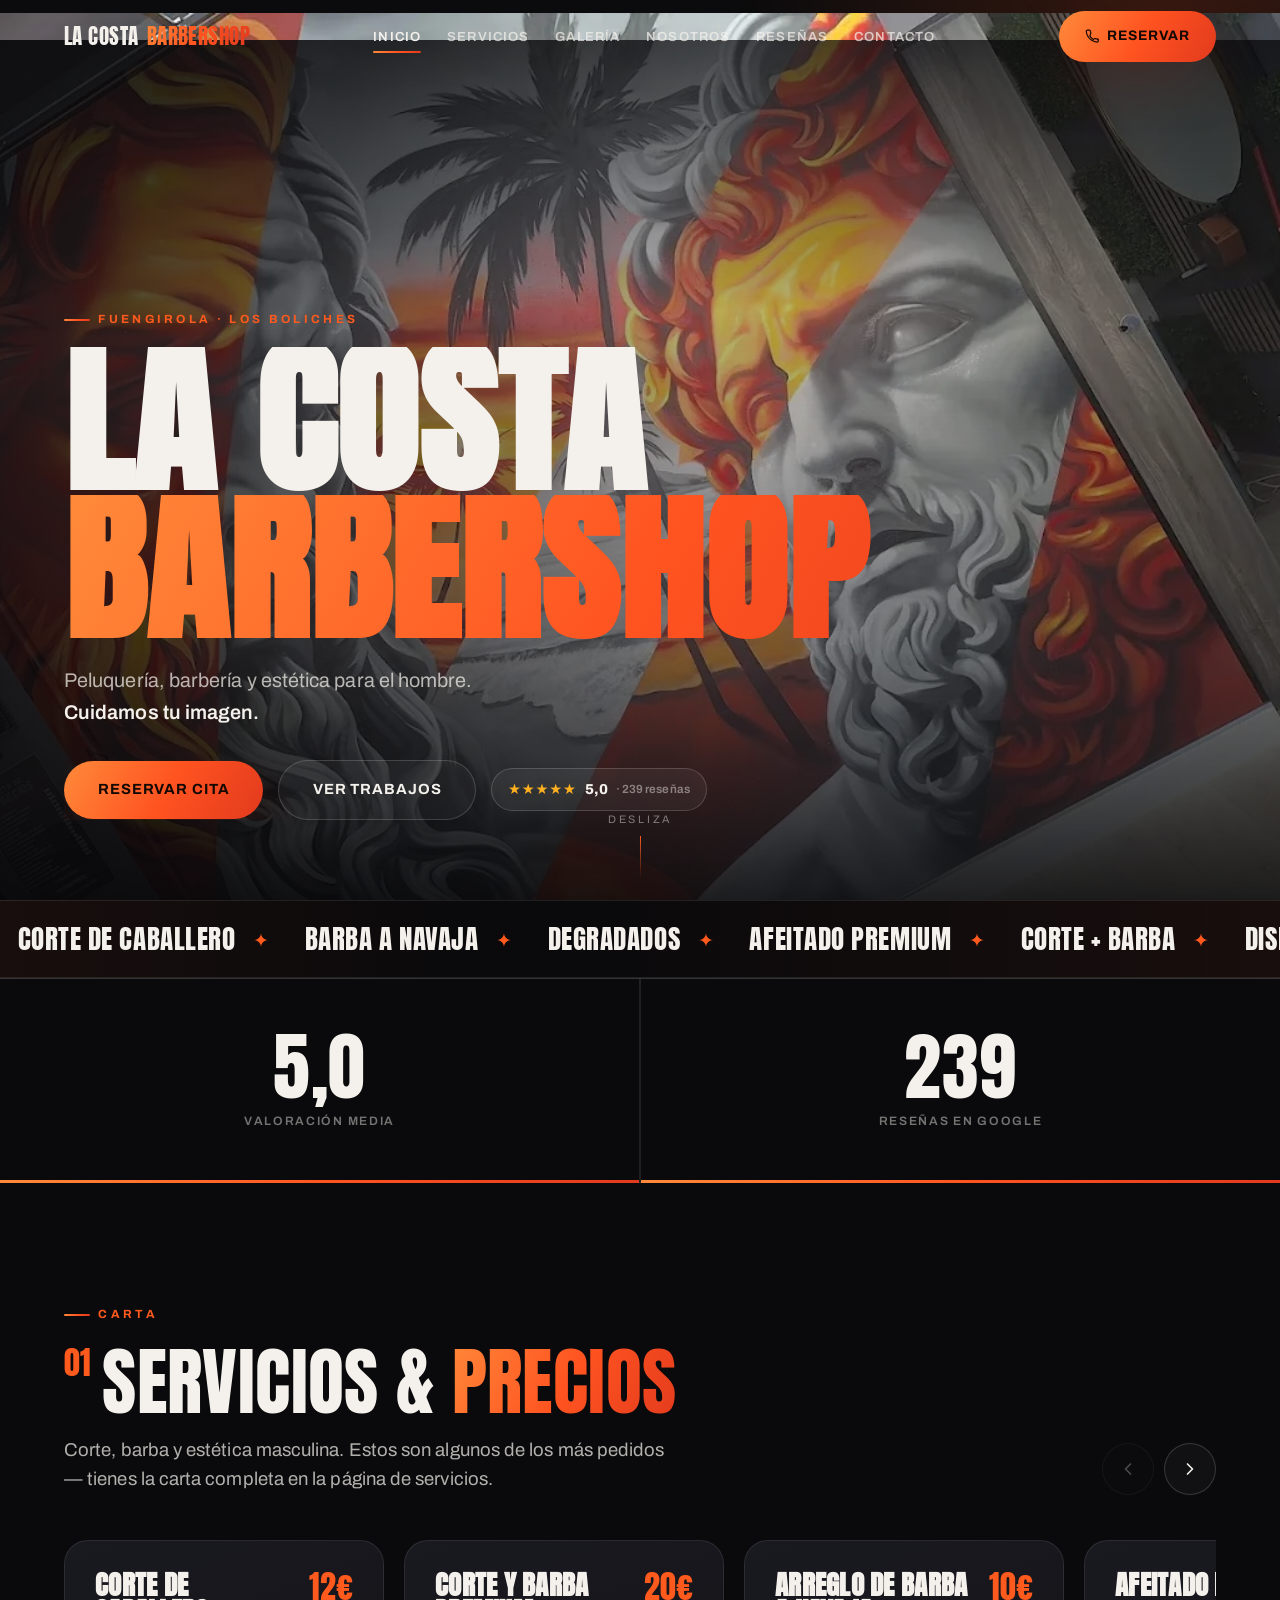
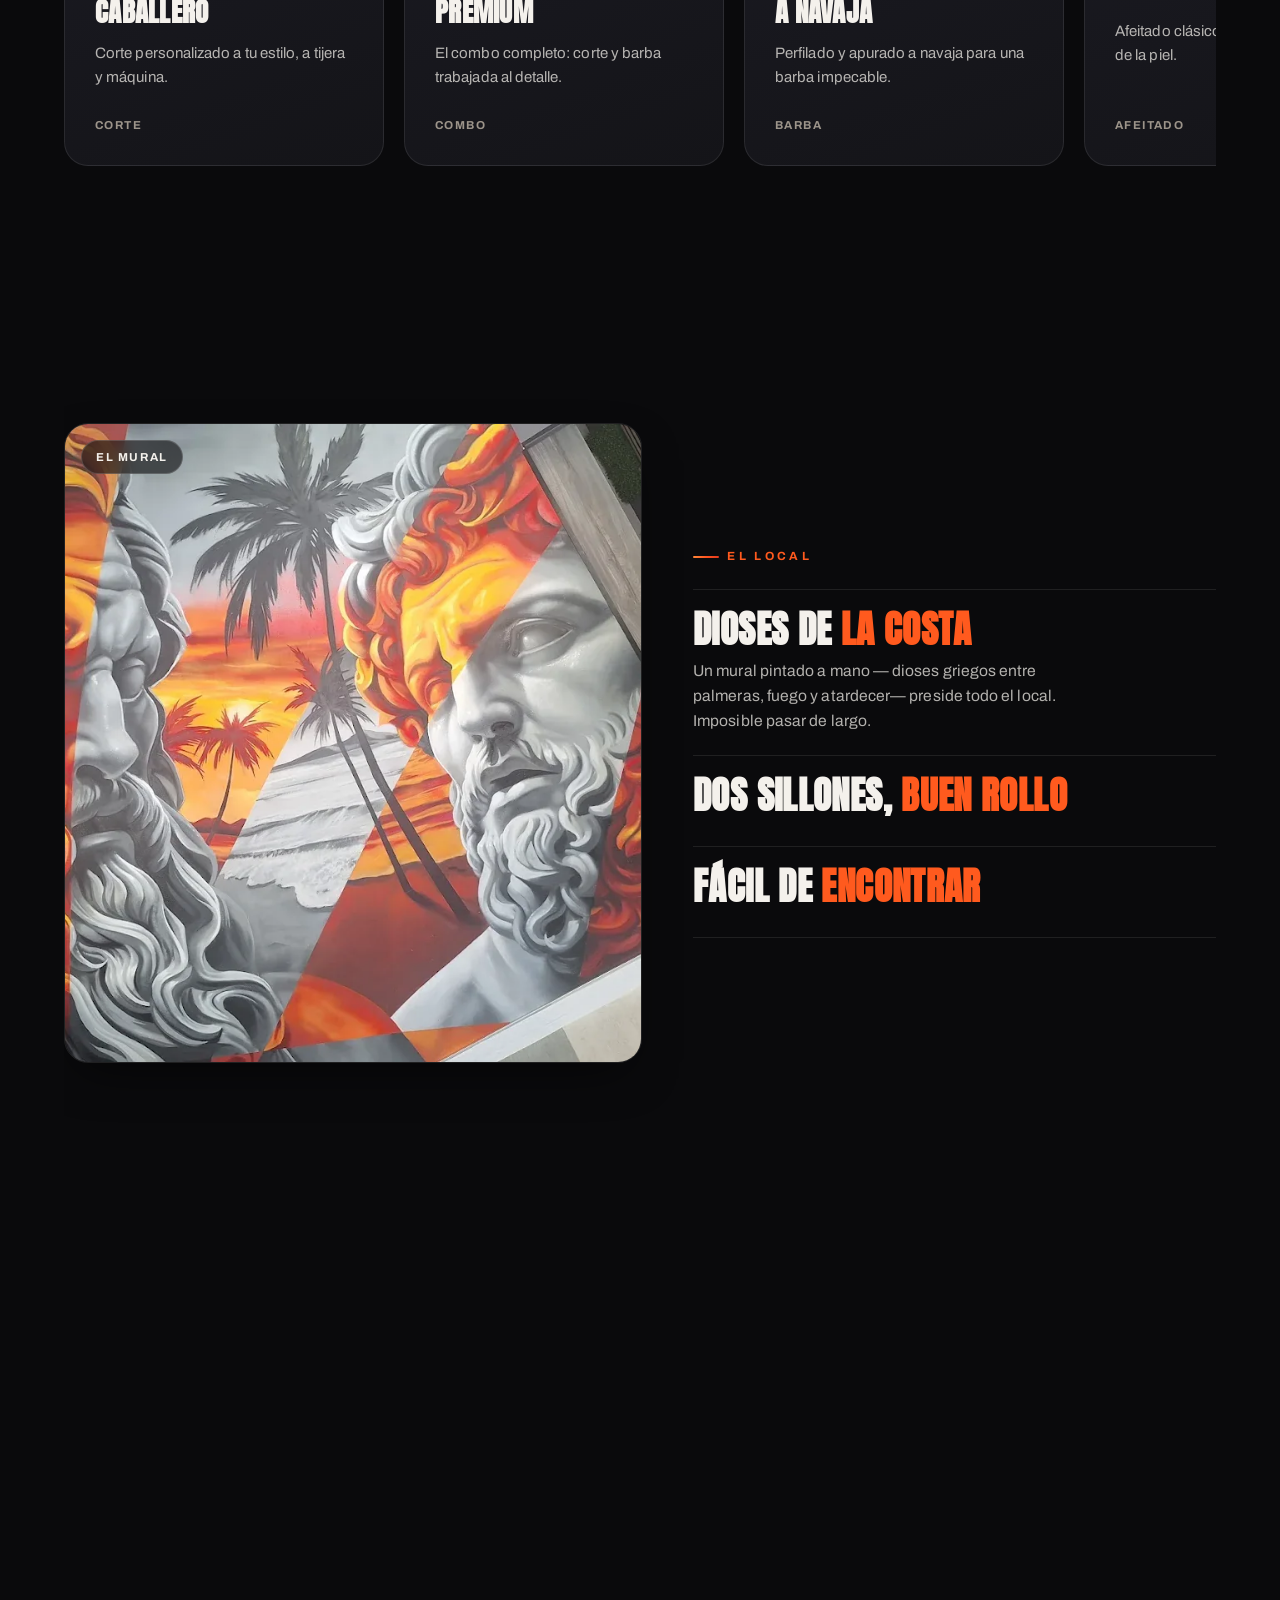
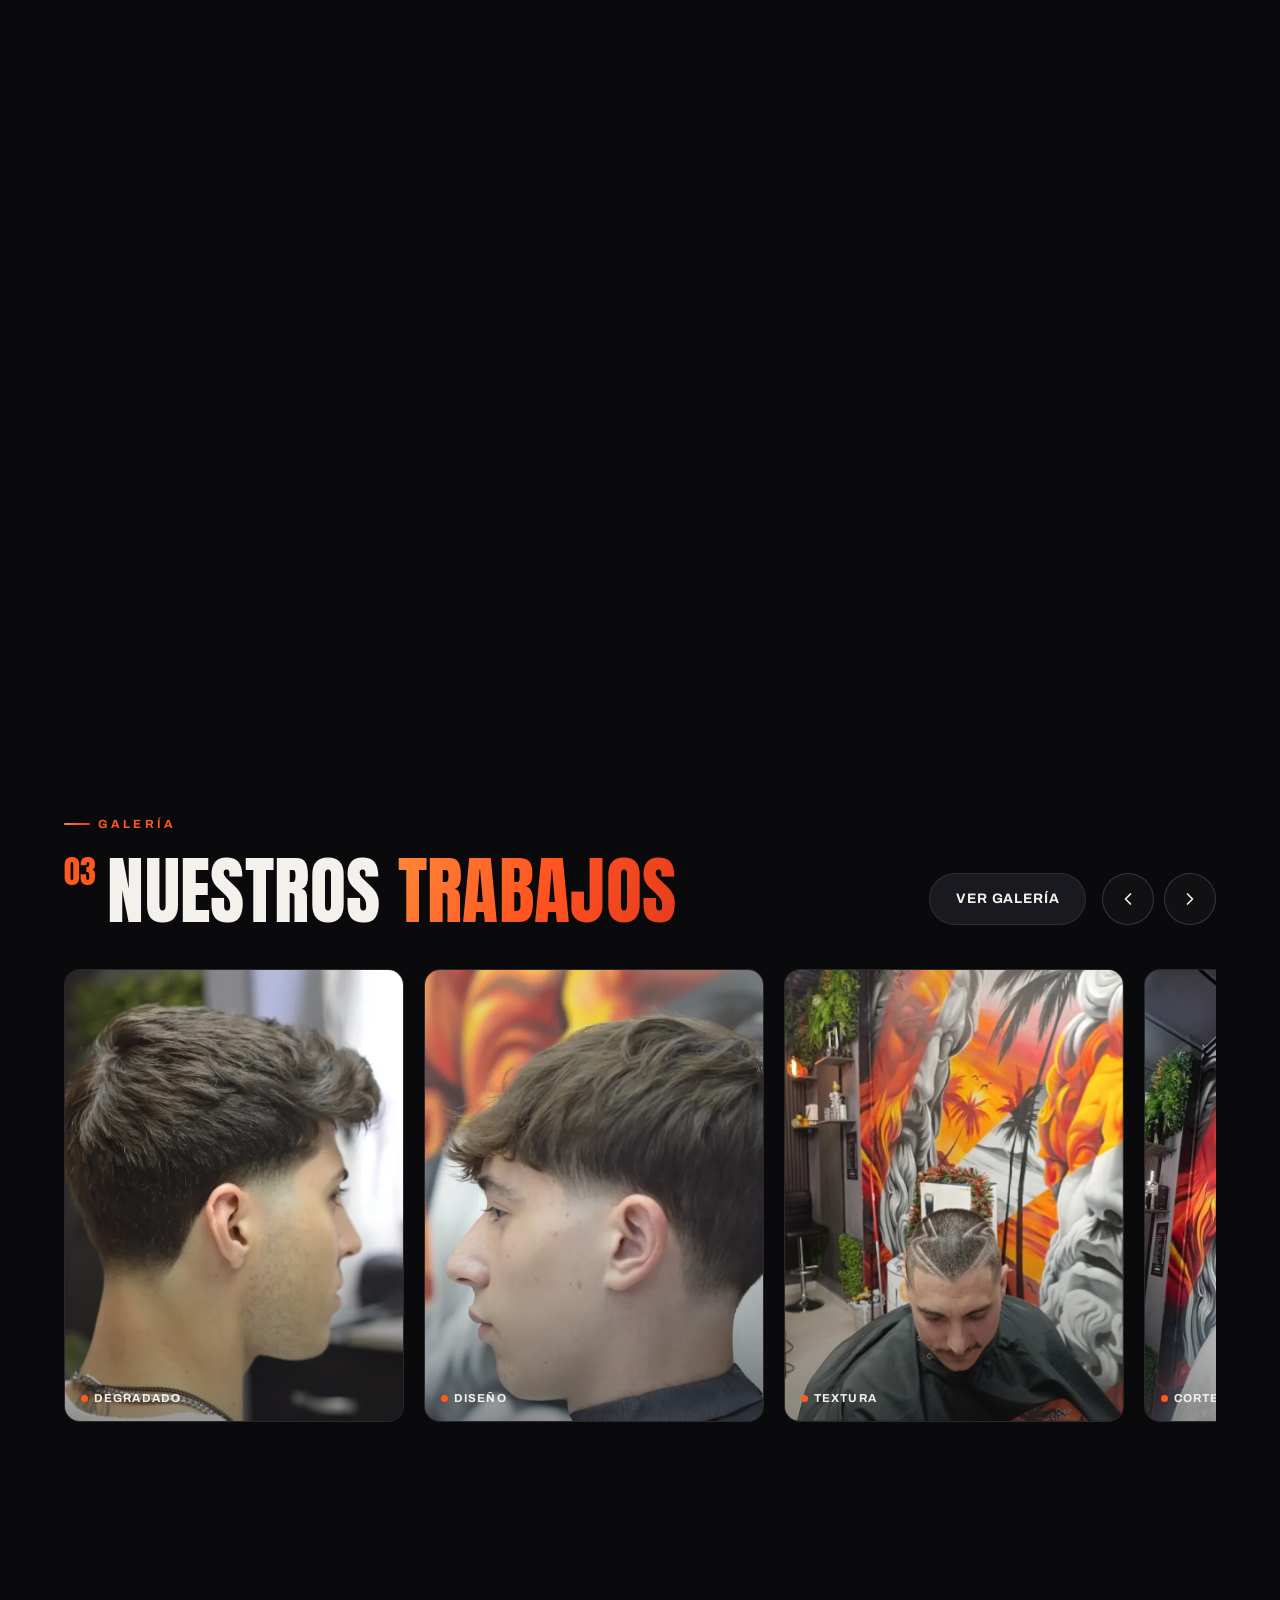
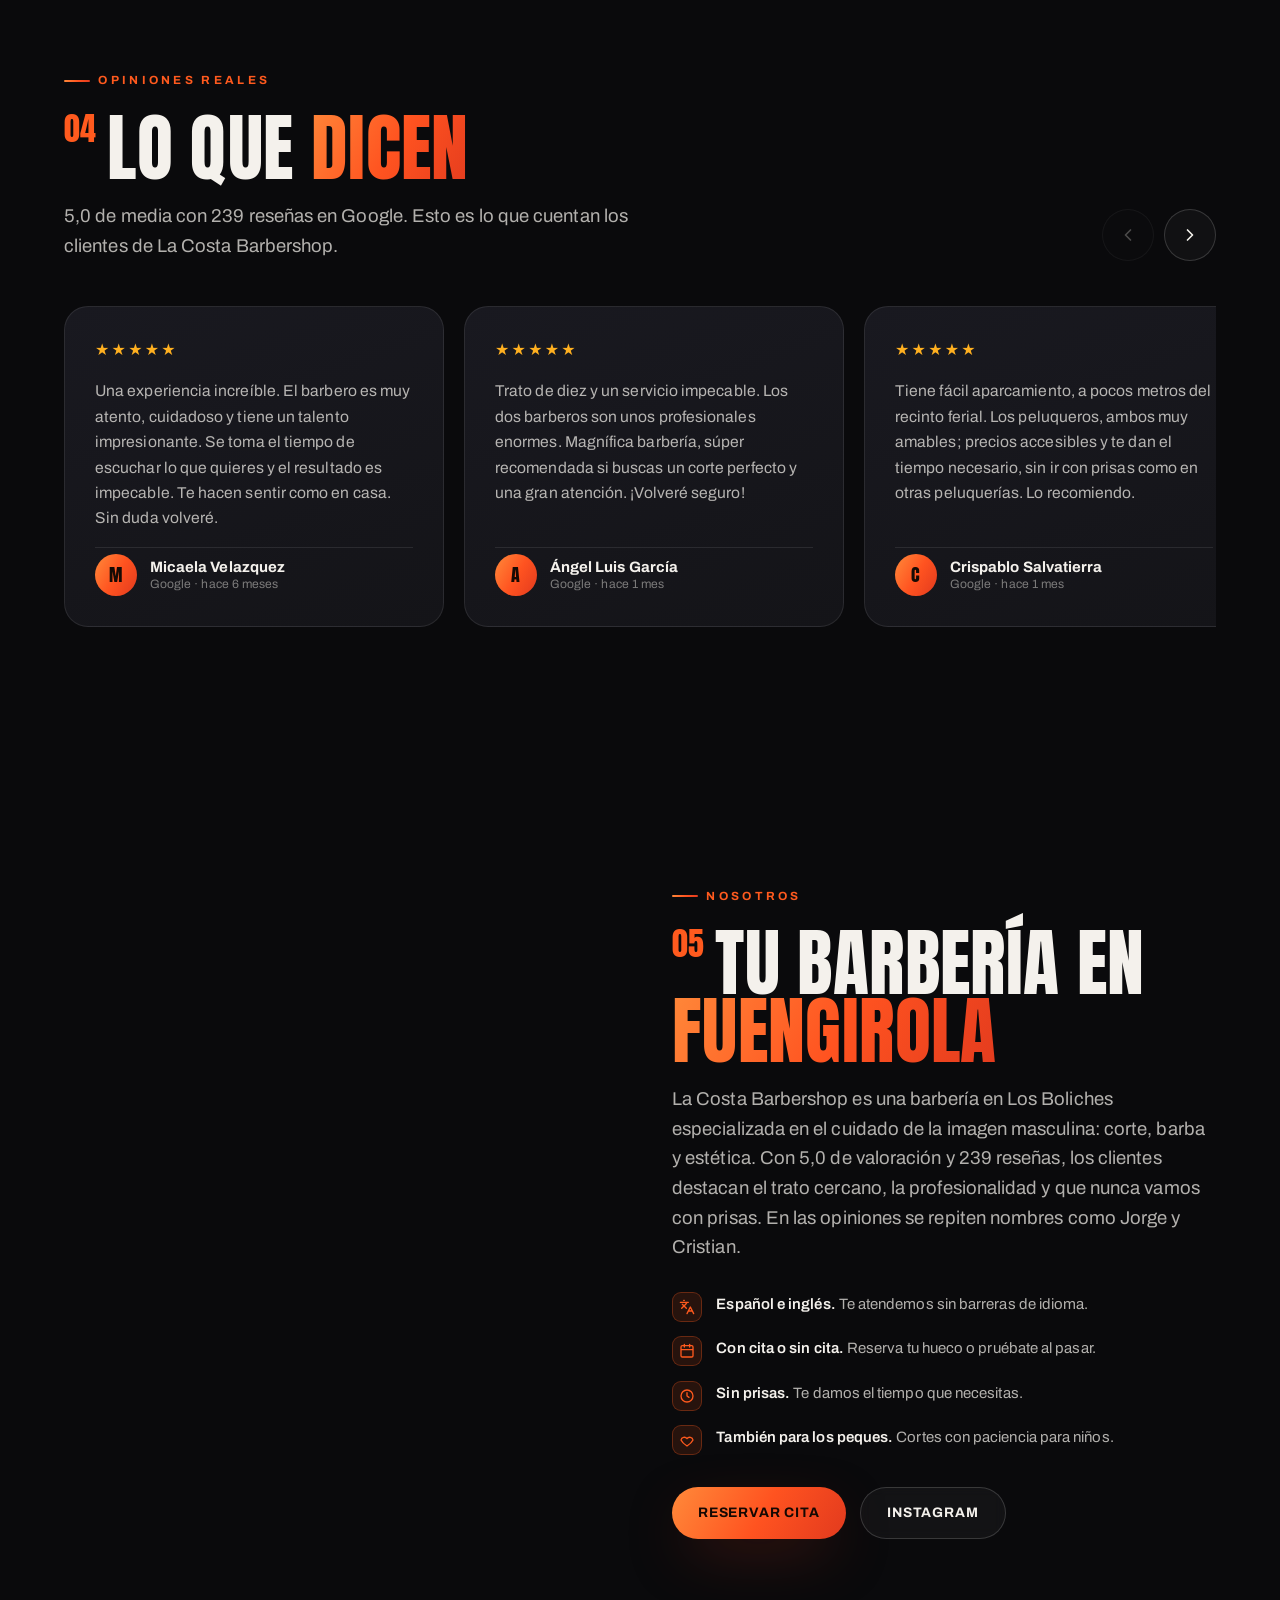
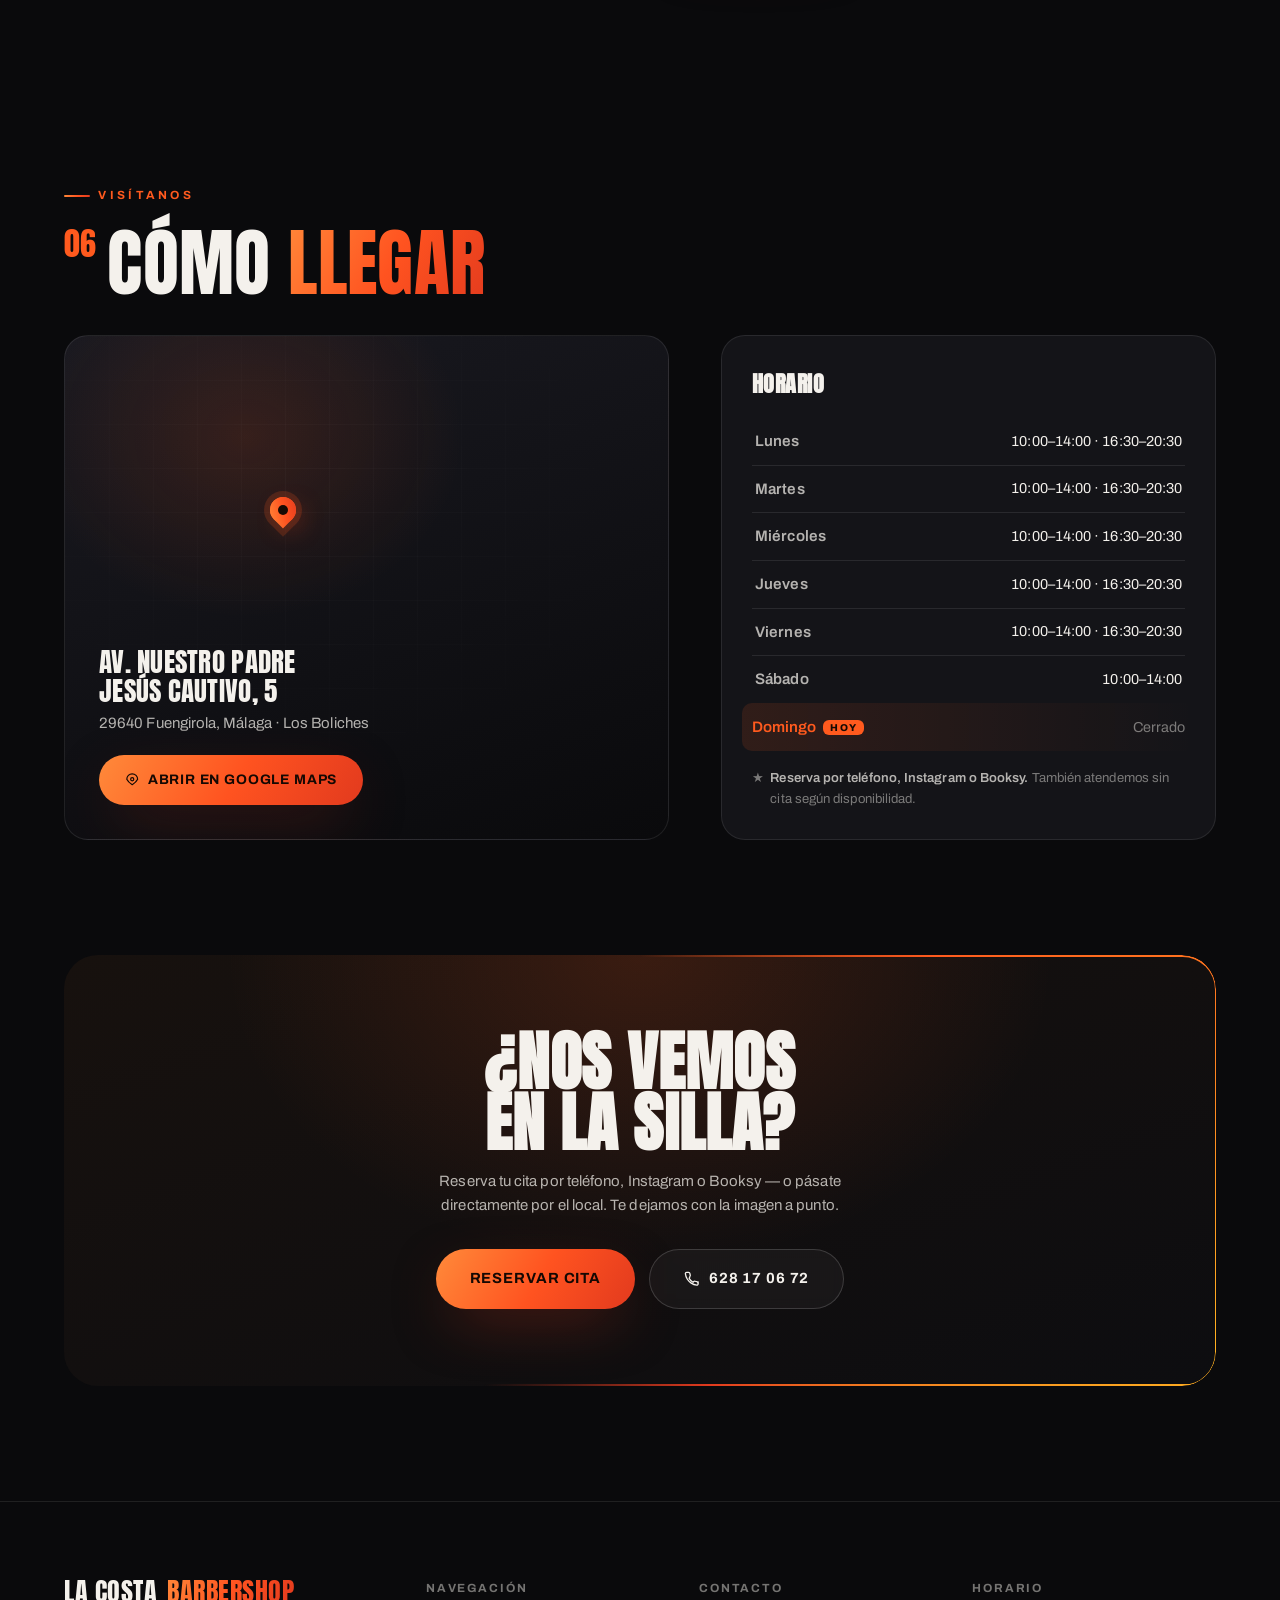
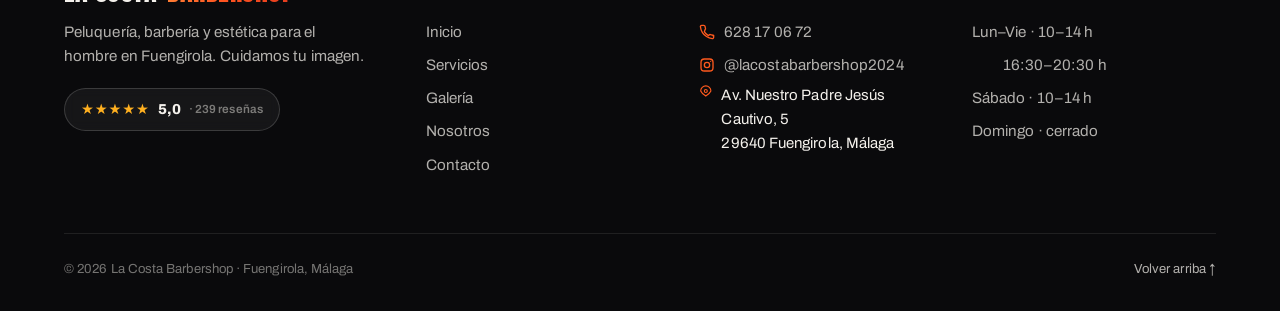
==== commit 2d4b54ec: "web" ====
--- a/index.html
+++ b/index.html
@@ -124,16 +124,6 @@
     <div class="stat__label">Rese&ntilde;as en Google</div>
     <span class="stat__bar"></span>
   </div>
-  <div class="stat" data-reveal="scale">
-    <div class="stat__num"><span data-count="2">0</span></div>
-    <div class="stat__label">Barberos</div>
-    <span class="stat__bar"></span>
-  </div>
-  <div class="stat" data-reveal="scale">
-    <div class="stat__num">ES<span class="u">/</span>EN</div>
-    <div class="stat__label">Te atendemos</div>
-    <span class="stat__bar"></span>
-  </div>
 </section>
 
 <!-- SERVICIOS -->
@@ -266,8 +256,8 @@
     <div class="head-row">
       <div class="section-head">
         <span class="eyebrow">Opiniones reales</span>
-        <h2 class="h-sec"><span class="idx">04</span>5,0 en <span class="fire-text">Google</span></h2>
-        <p class="lead">239 rese&ntilde;as con valoraci&oacute;n perfecta. Esto es lo que dicen los clientes de La Costa Barbershop.</p>
+        <h2 class="h-sec"><span class="idx">04</span>Lo que <span class="fire-text">dicen</span></h2>
+        <p class="lead">5,0 de media con 239 rese&ntilde;as en Google. Esto es lo que cuentan los clientes de La Costa Barbershop.</p>
       </div>
       <div class="car-controls">
         <button class="car-btn" data-car-prev aria-label="Anterior"><svg viewBox="0 0 24 24" fill="none" stroke="currentColor" stroke-width="2" stroke-linecap="round" stroke-linejoin="round"><path d="M15 18l-6-6 6-6"/></svg></button>
--- a/assets/css/main.css
+++ b/assets/css/main.css
@@ -69,7 +69,7 @@
 a{color:inherit;text-decoration:none}
 button{font-family:inherit;cursor:pointer;border:0;background:none;color:inherit}
 ul{margin:0;padding:0;list-style:none}
-h1,h2,h3,h4,p{margin:0}
+h1,h2,h3,h4,p,figure{margin:0}
 ::selection{background:var(--fire);color:#0a0a0c}
 :focus-visible{outline:2px solid var(--amber);outline-offset:3px;border-radius:6px}
 
@@ -232,8 +232,8 @@
   line-height:.9;text-align:center;letter-spacing:.02em}
 .preloader__mark span{display:inline-block;opacity:0;transform:translateY(30px) scale(.9);
   filter:blur(6px);animation:ignite .7s var(--ease-out) forwards}
-.preloader__mark .l2{color:transparent;background:var(--grad-fire);-webkit-background-clip:text;background-clip:text}
-.preloader__mark .l2 span{text-shadow:0 0 24px rgba(255,90,30,.5)}
+.preloader__mark .l1>span{color:var(--text)}
+.preloader__mark .l2>span{background:var(--grad-fire);-webkit-background-clip:text;background-clip:text;color:transparent}
 .preloader__bar{width:120px;height:3px;border-radius:3px;background:rgba(255,255,255,.12);overflow:hidden}
 .preloader__bar i{display:block;height:100%;width:0;background:var(--grad-fire);animation:loadbar 1.1s var(--ease-out) forwards}
 @keyframes ignite{to{opacity:1;transform:none;filter:blur(0)}}
@@ -287,7 +287,7 @@
 /* ============================================================
    STATS
    ============================================================ */
-.stats{display:grid;grid-template-columns:repeat(4,1fr);gap:clamp(1px,.4vw,2px);
+.stats{display:grid;grid-template-columns:repeat(2,1fr);gap:clamp(1px,.4vw,2px);
   background:var(--border);border-block:1px solid var(--border)}
 .stat{background:var(--bg);padding:clamp(28px,4vw,52px) clamp(18px,2.5vw,34px);text-align:center;position:relative;overflow:hidden}
 .stat__num{font-family:var(--font-display);font-size:clamp(2.6rem,6vw,4.6rem);line-height:1;letter-spacing:.01em}
@@ -523,22 +523,25 @@
 .g-tag{position:absolute;left:14px;top:14px;z-index:2;font-size:.68rem;font-weight:700;letter-spacing:.12em;text-transform:uppercase;
   padding:5px 11px;border-radius:var(--r-pill);background:rgba(10,10,12,.55);backdrop-filter:blur(6px);border:1px solid var(--border-2)}
 
-/* masonry */
-.masonry{column-count:3;column-gap:clamp(12px,1.4vw,18px)}
-.masonry .g{break-inside:avoid;margin-bottom:clamp(12px,1.4vw,18px);position:relative;overflow:hidden;
+/* galería — mosaico uniforme (ratio fijo con caja padding, rellena siempre la columna) */
+.gallery{display:grid;grid-template-columns:repeat(3,1fr);gap:clamp(12px,1.4vw,18px);grid-auto-rows:1fr}
+.gallery .g{position:relative;width:100%;height:0;padding-top:125%;overflow:hidden;
   border-radius:var(--r-md);border:1px solid var(--border);background:var(--surface);cursor:pointer;display:block}
-.masonry .g img{width:100%;height:auto;display:block;transition:transform .8s var(--ease-out)}
-.masonry .g::after{content:"";position:absolute;inset:0;background:linear-gradient(180deg,transparent 60%,rgba(8,8,10,.55));opacity:0;transition:opacity .3s}
-.masonry .g .zoom{position:absolute;right:12px;bottom:12px;z-index:2;width:38px;height:38px;border-radius:50%;
+.gallery .g img{position:absolute;inset:0;width:100%;height:100%;object-fit:cover;transition:transform .8s var(--ease-out)}
+.gallery .g::after{content:"";position:absolute;inset:0;background:linear-gradient(180deg,transparent 55%,rgba(8,8,10,.6));opacity:.35;transition:opacity .3s;pointer-events:none}
+.gallery .g .zoom{position:absolute;right:12px;bottom:12px;z-index:2;width:38px;height:38px;border-radius:50%;
   background:rgba(10,10,12,.6);backdrop-filter:blur(6px);border:1px solid var(--border-2);display:grid;place-items:center;opacity:0;transform:scale(.8);transition:opacity .3s,transform .3s}
-.masonry .g .zoom svg{width:16px;height:16px;color:var(--fire)}
-@media (hover:hover) and (pointer:fine){.masonry .g:hover img{transform:scale(1.05)}.masonry .g:hover::after{opacity:1}.masonry .g:hover .zoom{opacity:1;transform:scale(1)}}
+.gallery .g .zoom svg{width:16px;height:16px;color:var(--fire)}
+/* destacada: la primera ocupa 2 columnas para un 3x3 perfecto */
+.gallery .g--wide{grid-column:span 2;padding-top:61%}
+@media (hover:hover) and (pointer:fine){.gallery .g:hover img{transform:scale(1.05)}.gallery .g:hover::after{opacity:.6}.gallery .g:hover .zoom{opacity:1;transform:scale(1)}}
 .filters{display:flex;gap:.6rem;flex-wrap:wrap;margin-bottom:clamp(22px,3vw,36px)}
 .filter-chip{padding:9px 18px;border-radius:var(--r-pill);border:1px solid var(--border-2);background:rgba(255,255,255,.03);
   font-weight:700;font-size:.78rem;letter-spacing:.08em;text-transform:uppercase;color:var(--text-dim);transition:all .25s}
 .filter-chip.active{background:var(--grad-fire);color:#160a04;border-color:transparent}
 @media (hover:hover){.filter-chip:not(.active):hover{border-color:var(--fire);color:#fff}}
-@media (max-width:900px){.masonry{column-count:2}}
+@media (max-width:900px){.gallery{grid-template-columns:repeat(2,1fr)}.gallery .g--wide{grid-column:span 2;padding-top:59%}}
+@media (max-width:560px){.gallery{grid-template-columns:repeat(2,1fr)}.gallery .g--wide{grid-column:span 2;padding-top:60%}}
 
 /* lightbox */
 .lightbox{position:fixed;inset:0;z-index:9997;background:rgba(6,6,8,.94);backdrop-filter:blur(8px);
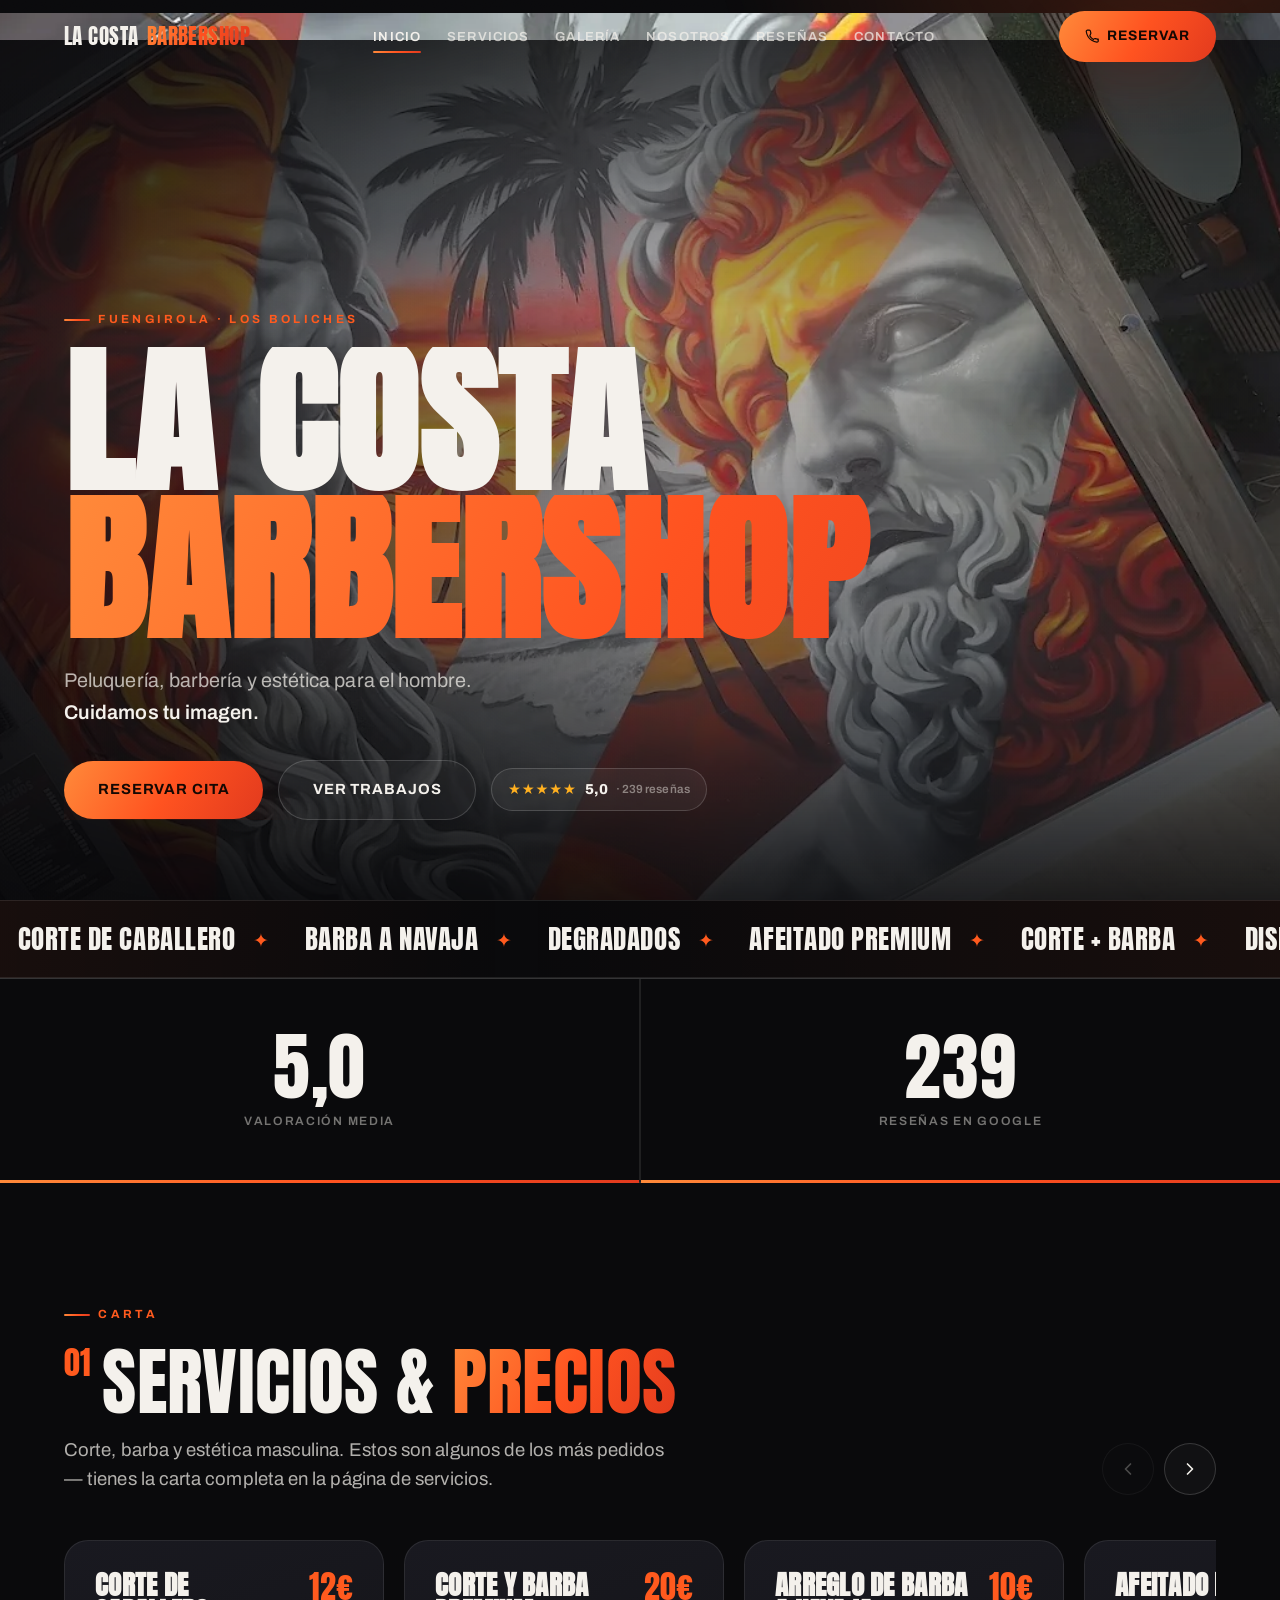
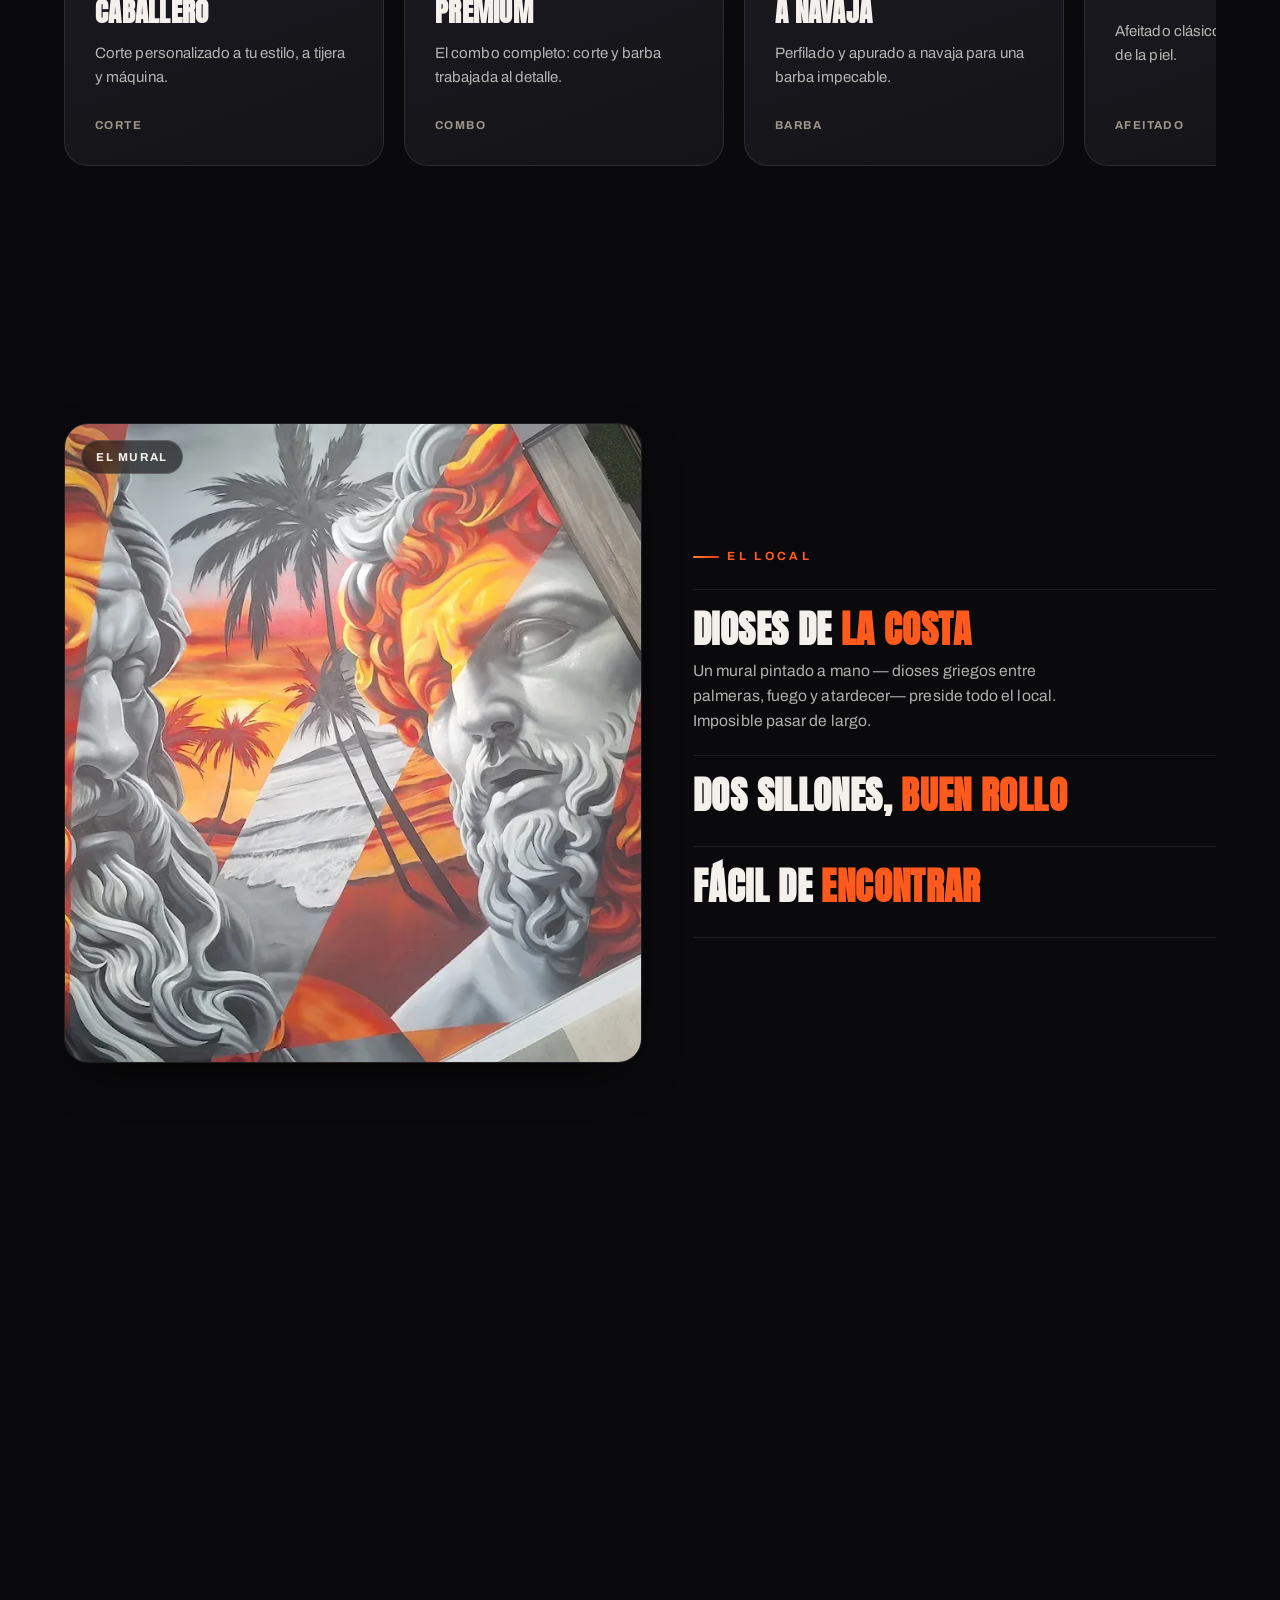
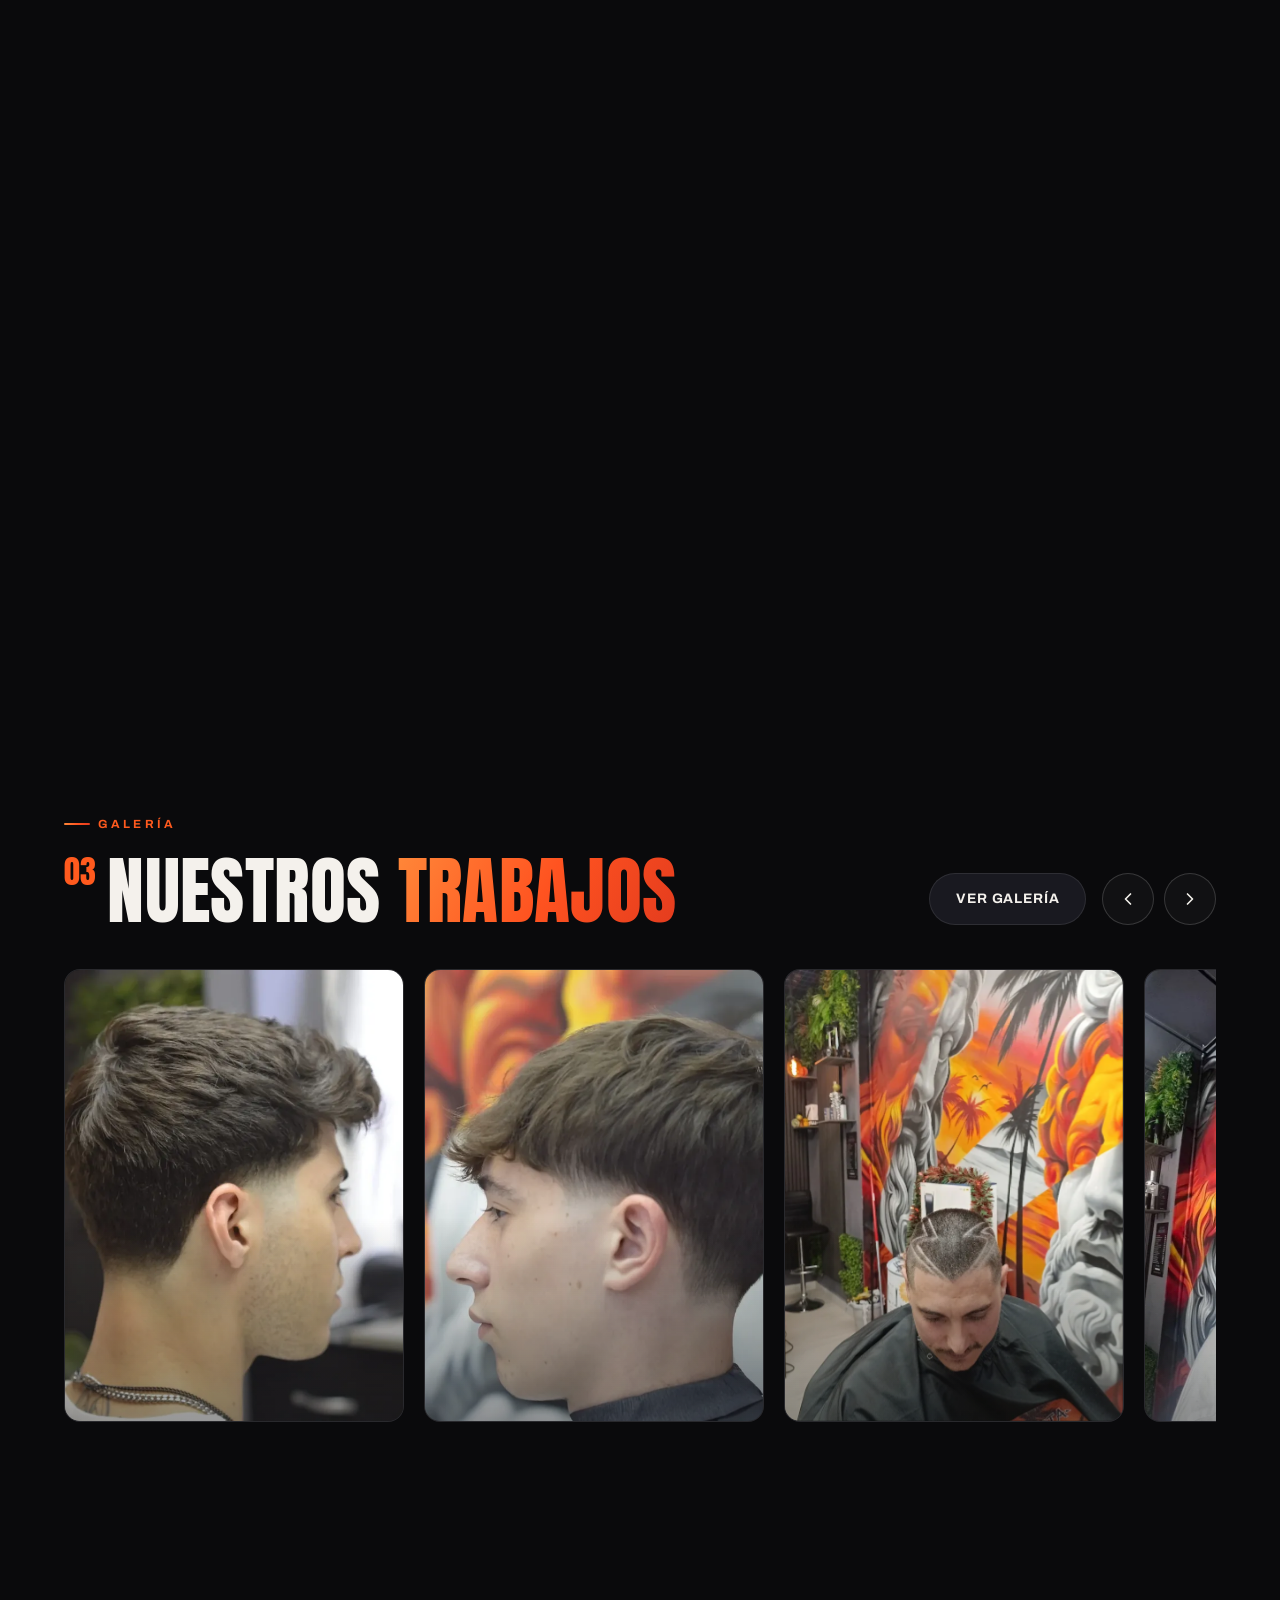
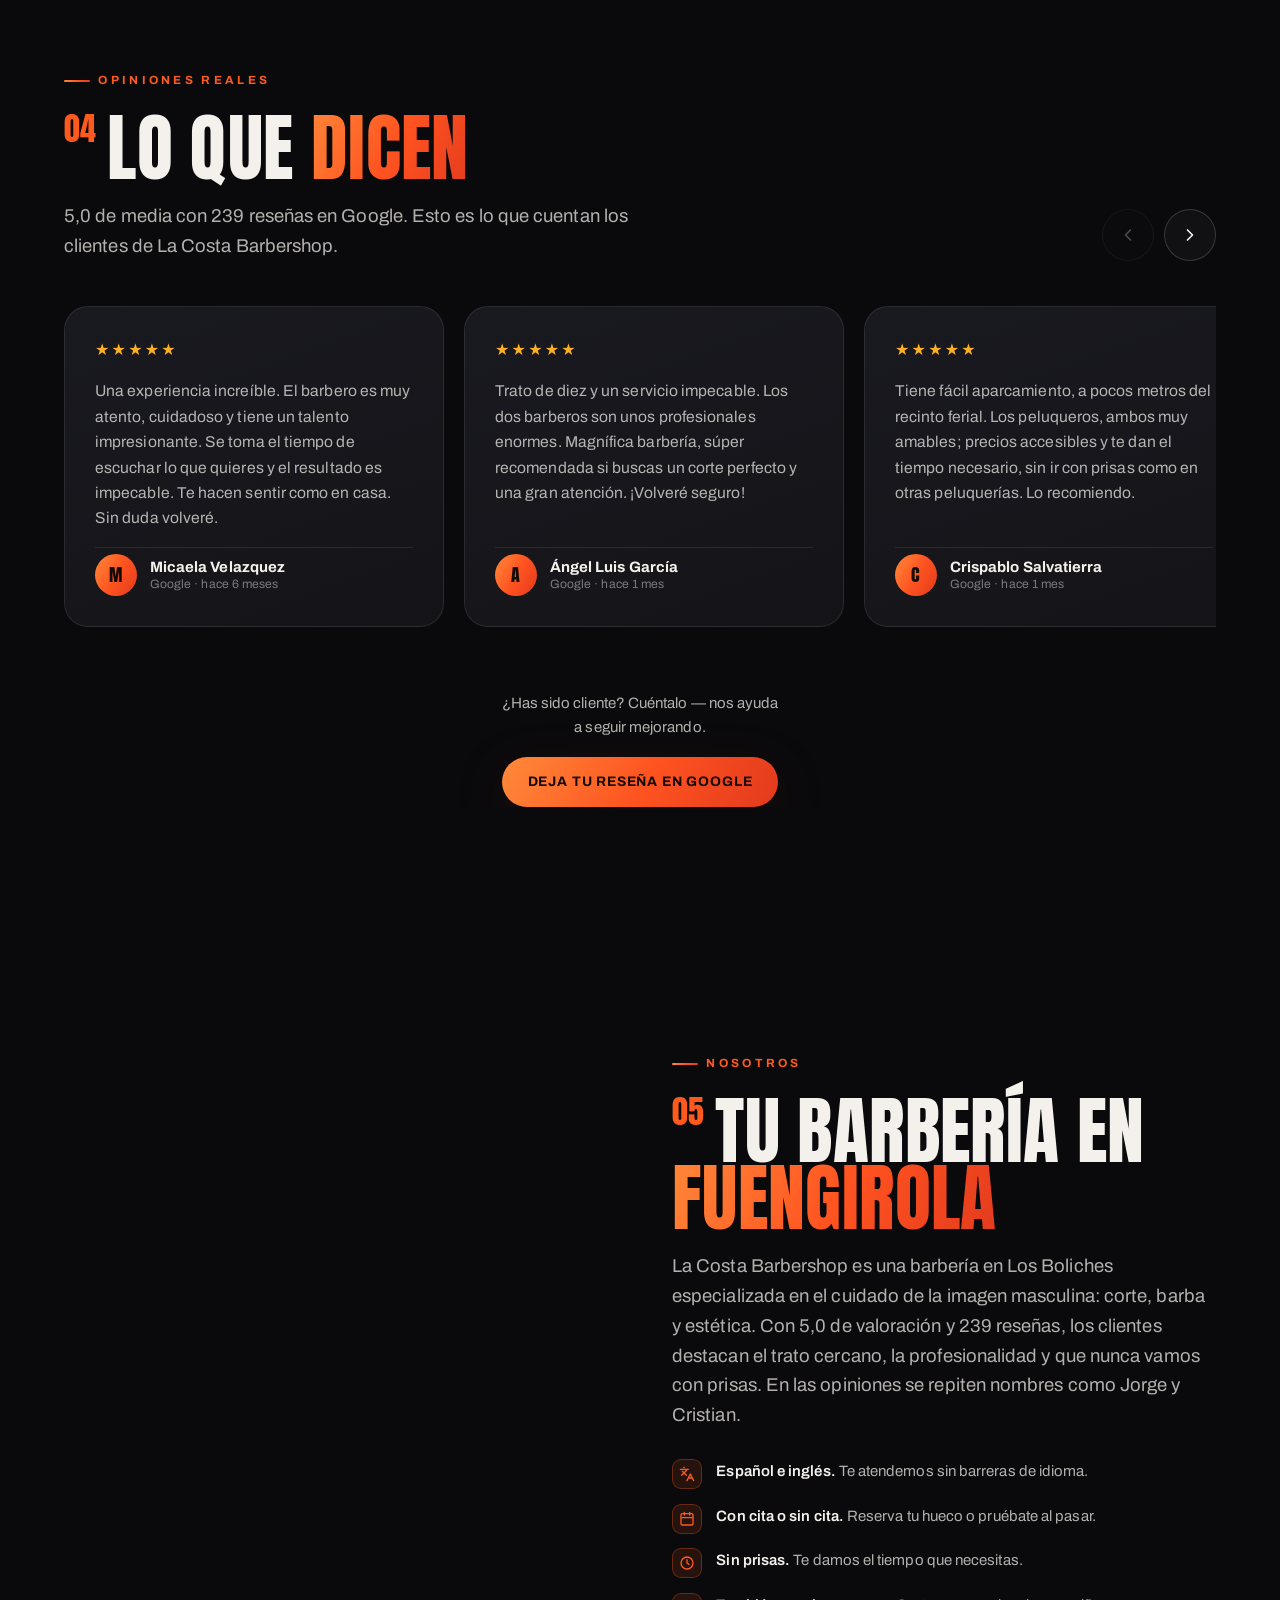
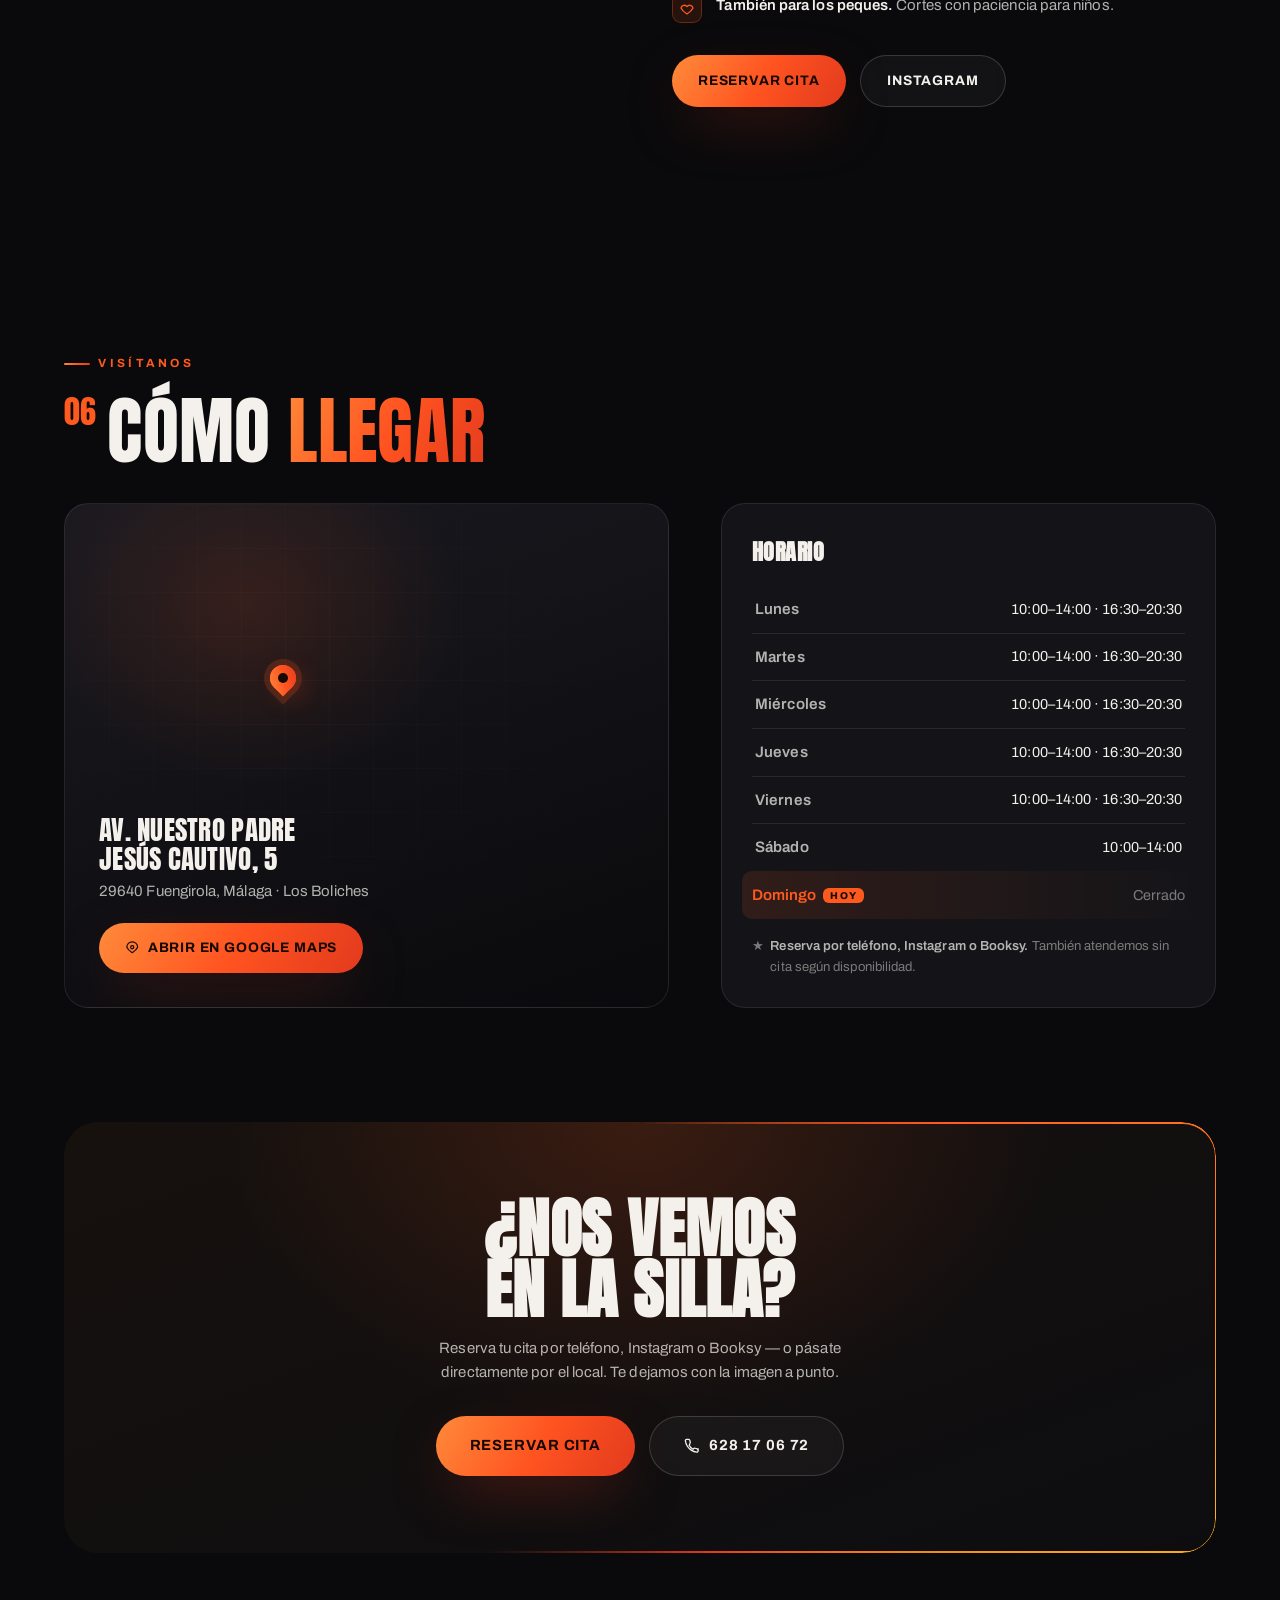
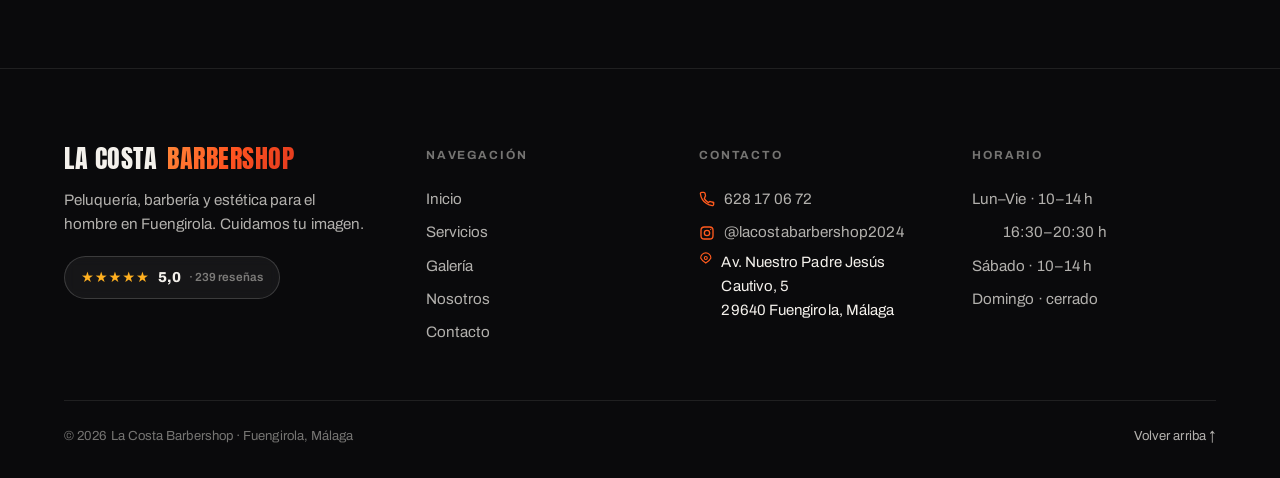
==== commit 4d74290a: "qwv" ====
--- a/index.html
+++ b/index.html
@@ -101,7 +101,6 @@
       <span class="pill-rating"><span class="stars">&#9733;&#9733;&#9733;&#9733;&#9733;</span> <b>5,0</b> <span class="src">&middot;&nbsp;239 rese&ntilde;as</span></span>
     </div>
   </div>
-  <div class="hero__scroll" aria-hidden="true">Desliza<i></i></div>
 </section>
 
 <!-- MARQUEE -->
@@ -216,9 +215,9 @@
     <h2 class="h-sec" style="margin-bottom:1.4rem"><span class="idx">02</span>El <span class="fire-text">local</span></h2>
     <div class="carousel-wrap">
       <div class="carousel" data-carousel>
-        <figure class="tile tile--car" style="aspect-ratio:4/5" data-reveal><img src="assets/img/mural.webp" alt="Mural"><span class="tile__cap"><i></i>El mural</span></figure>
-        <figure class="tile tile--car" style="aspect-ratio:4/5" data-reveal><img src="assets/img/interior-mural.webp" alt="Interior"><span class="tile__cap"><i></i>El espacio</span></figure>
-        <figure class="tile tile--car" style="aspect-ratio:4/5" data-reveal><img src="assets/img/exterior-night.webp" alt="Fachada"><span class="tile__cap"><i></i>La ubicaci&oacute;n</span></figure>
+        <figure class="tile tile--car" style="aspect-ratio:4/5" data-reveal><img src="assets/img/mural.webp" alt="Mural"></figure>
+        <figure class="tile tile--car" style="aspect-ratio:4/5" data-reveal><img src="assets/img/interior-mural.webp" alt="Interior"></figure>
+        <figure class="tile tile--car" style="aspect-ratio:4/5" data-reveal><img src="assets/img/exterior-night.webp" alt="Fachada"></figure>
       </div>
     </div>
   </div>
@@ -240,11 +239,11 @@
     </div>
     <div class="carousel-wrap">
       <div class="carousel" data-carousel>
-        <figure class="tile tile--car" data-reveal="scale"><img src="assets/img/trabajo-1.webp" alt="Degradado limpio" loading="lazy"><span class="tile__cap"><i></i>Degradado</span></figure>
-        <figure class="tile tile--car" data-reveal="scale"><img src="assets/img/trabajo-2.webp" alt="Dise&ntilde;o de l&iacute;neas" loading="lazy"><span class="tile__cap"><i></i>Dise&ntilde;o</span></figure>
-        <figure class="tile tile--car" data-reveal="scale"><img src="assets/img/trabajo-3.webp" alt="Corte con textura y flequillo" loading="lazy"><span class="tile__cap"><i></i>Textura</span></figure>
-        <figure class="tile tile--car" data-reveal="scale"><img src="assets/img/trabajo-4.webp" alt="Corte de caballero" loading="lazy"><span class="tile__cap"><i></i>Corte</span></figure>
-        <figure class="tile tile--car" data-reveal="scale"><img src="assets/img/interior-street.webp" alt="Barbero trabajando en el local" loading="lazy"><span class="tile__cap"><i></i>En el local</span></figure>
+        <figure class="tile tile--car" data-reveal="scale"><img src="assets/img/trabajo-1.webp" alt="Degradado limpio" loading="lazy"></figure>
+        <figure class="tile tile--car" data-reveal="scale"><img src="assets/img/trabajo-2.webp" alt="Dise&ntilde;o de l&iacute;neas" loading="lazy"></figure>
+        <figure class="tile tile--car" data-reveal="scale"><img src="assets/img/trabajo-3.webp" alt="Corte con textura y flequillo" loading="lazy"></figure>
+        <figure class="tile tile--car" data-reveal="scale"><img src="assets/img/trabajo-4.webp" alt="Corte de caballero" loading="lazy"></figure>
+        <figure class="tile tile--car" data-reveal="scale"><img src="assets/img/interior-street.webp" alt="Barbero trabajando en el local" loading="lazy"></figure>
       </div>
     </div>
   </div>
@@ -335,6 +334,10 @@
 
       </div>
     </div>
+    <div class="reviews-cta" data-reveal="up">
+      <p>&iquest;Has sido cliente? Cu&eacute;ntalo &mdash; nos ayuda a seguir mejorando.</p>
+      <a class="btn btn--fire" href="https://search.google.com/local/writereview?placeid=ChIJcRQrdDzjcg0RC7KuM2oD6GQ" target="_blank" rel="noopener" data-magnetic="0.4">Deja tu rese&ntilde;a en Google</a>
+    </div>
   </div>
 </section>
 
@@ -343,7 +346,7 @@
   <div class="container">
     <div class="split">
       <div class="split__media" data-reveal="clip">
-        <img src="assets/img/interior-street.webp" alt="Barbero trabajando en La Costa Barbershop" data-parallax="0.06" loading="lazy">
+        <img src="assets/img/interior-street.webp" alt="Barbero trabajando en La Costa Barbershop" data-parallax="0.06" loading="eager" fetchpriority="high" decoding="async">
         <div class="badge"><b>5,0</b><span>239 rese&ntilde;as</span></div>
       </div>
       <div class="split__text">
--- a/assets/css/main.css
+++ b/assets/css/main.css
@@ -328,10 +328,11 @@
    ============================================================ */
 .carousel-wrap{position:relative}
 .carousel{display:flex;gap:clamp(14px,1.6vw,20px);overflow-x:auto;scroll-snap-type:x mandatory;
-  padding-block:6px 12px;scrollbar-width:none;-ms-overflow-style:none;cursor:grab}
+  padding-block:6px 12px;scrollbar-width:none;-ms-overflow-style:none;cursor:grab;-webkit-overflow-scrolling:touch;user-select:none}
 .carousel::-webkit-scrollbar{display:none}
 .carousel.dragging{cursor:grabbing;scroll-snap-type:none;scroll-behavior:auto}
 .carousel>*{scroll-snap-align:start;flex:0 0 auto}
+.carousel img{-webkit-user-drag:none;user-drag:none;-webkit-user-select:none;user-select:none;pointer-events:none}
 .car-controls{display:flex;gap:.6rem;align-items:center}
 .car-btn{width:52px;height:52px;border-radius:50%;border:1px solid var(--border-2);background:rgba(255,255,255,.03);
   display:inline-flex;align-items:center;justify-content:center;transition:border-color .25s,background .25s,transform .18s,opacity .25s}
@@ -354,6 +355,8 @@
 .review__who span{font-size:.76rem;color:var(--text-mute);display:inline-flex;align-items:center;gap:.4em}
 .gbadge{display:inline-flex;align-items:center;gap:.35em;font-size:.72rem;color:var(--text-mute)}
 .gbadge b{color:var(--text-dim);font-weight:600}
+.reviews-cta{display:flex;flex-direction:column;align-items:center;text-align:center;gap:1.1rem;margin-top:clamp(30px,4.5vw,52px)}
+.reviews-cta p{color:var(--text-dim);max-width:32ch}
 
 /* mosaico trabajos */
 .tile{position:relative;overflow:hidden;border-radius:var(--r-md);border:1px solid var(--border);background:var(--surface)}
@@ -611,6 +614,7 @@
   /* showcase → carrusel en móvil */
   .showcase{height:auto !important}
   .showcase__sticky{display:none}
+  .showcase__scroller{display:none}
   .showcase-mobile{display:block}
   .gallery-grid{grid-template-columns:repeat(6,1fr)}
   .col-6,.col-4,.col-3,.col-8{grid-column:span 3}
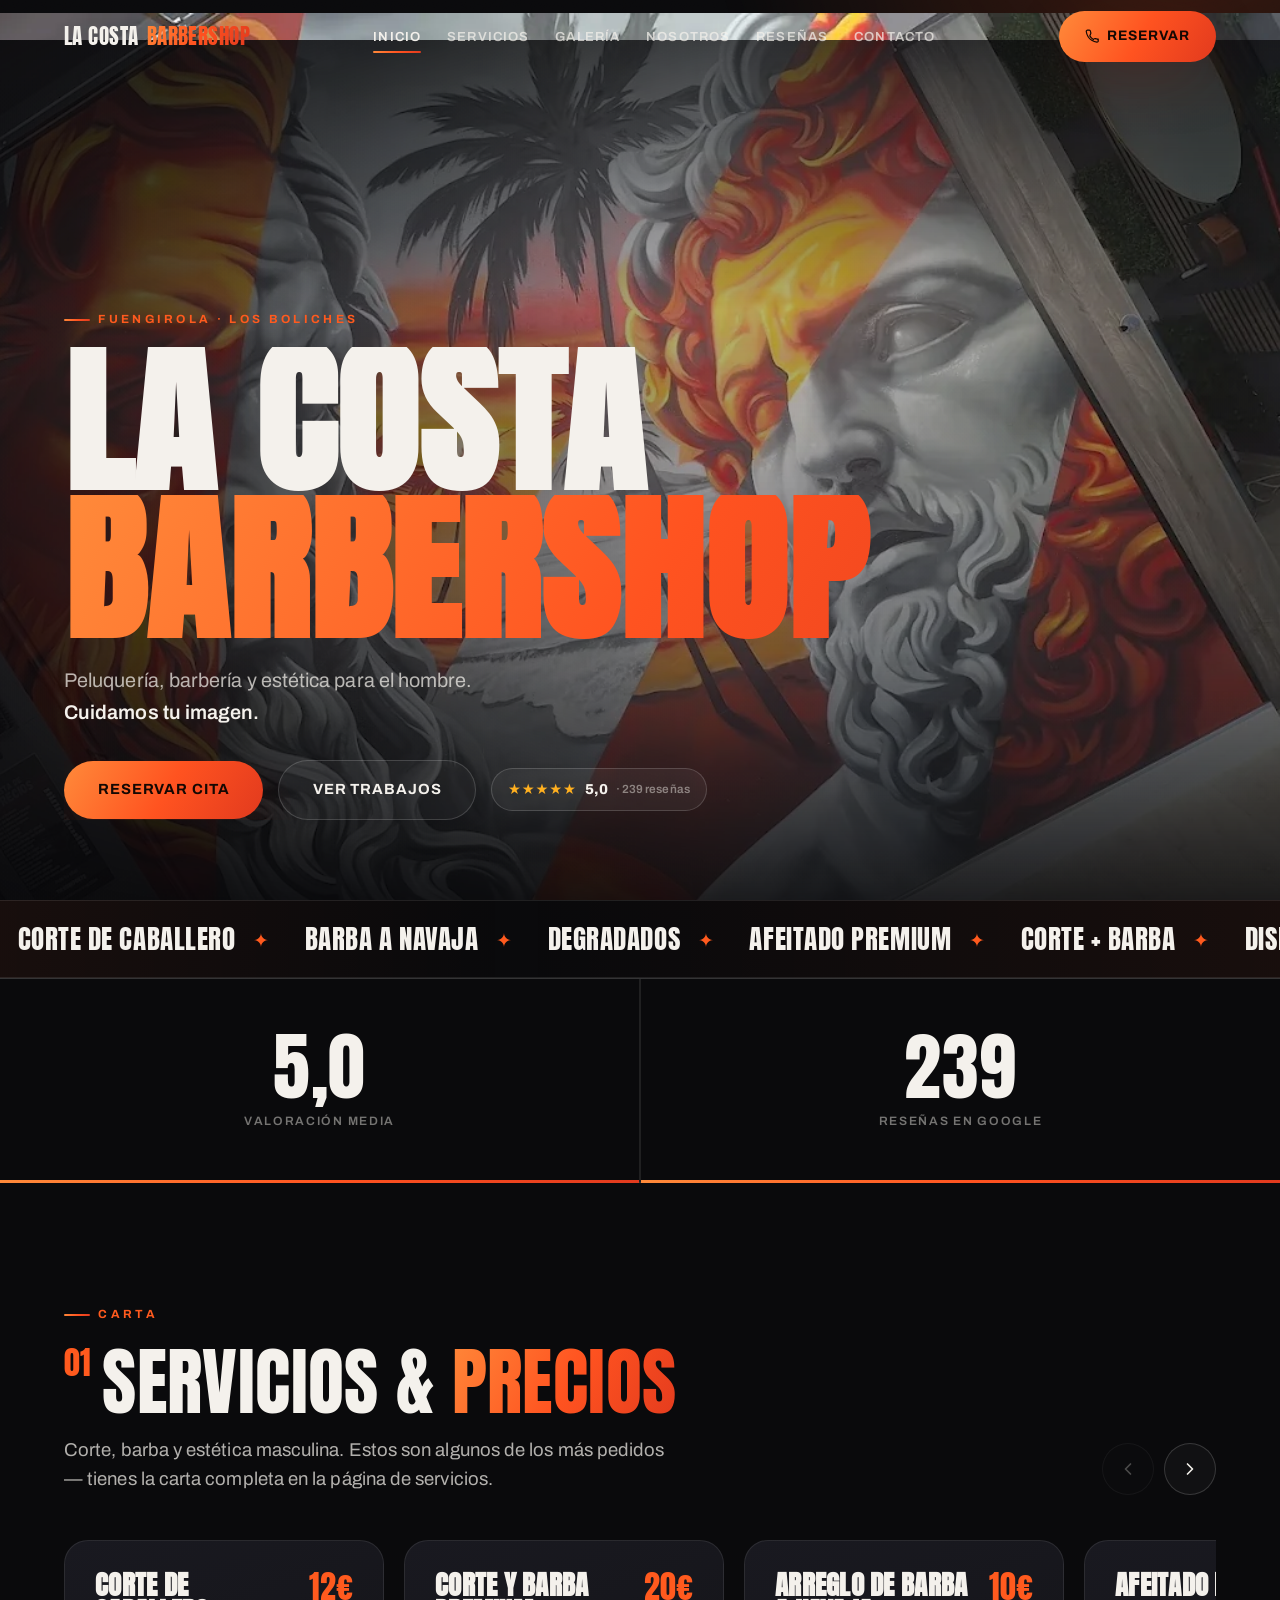
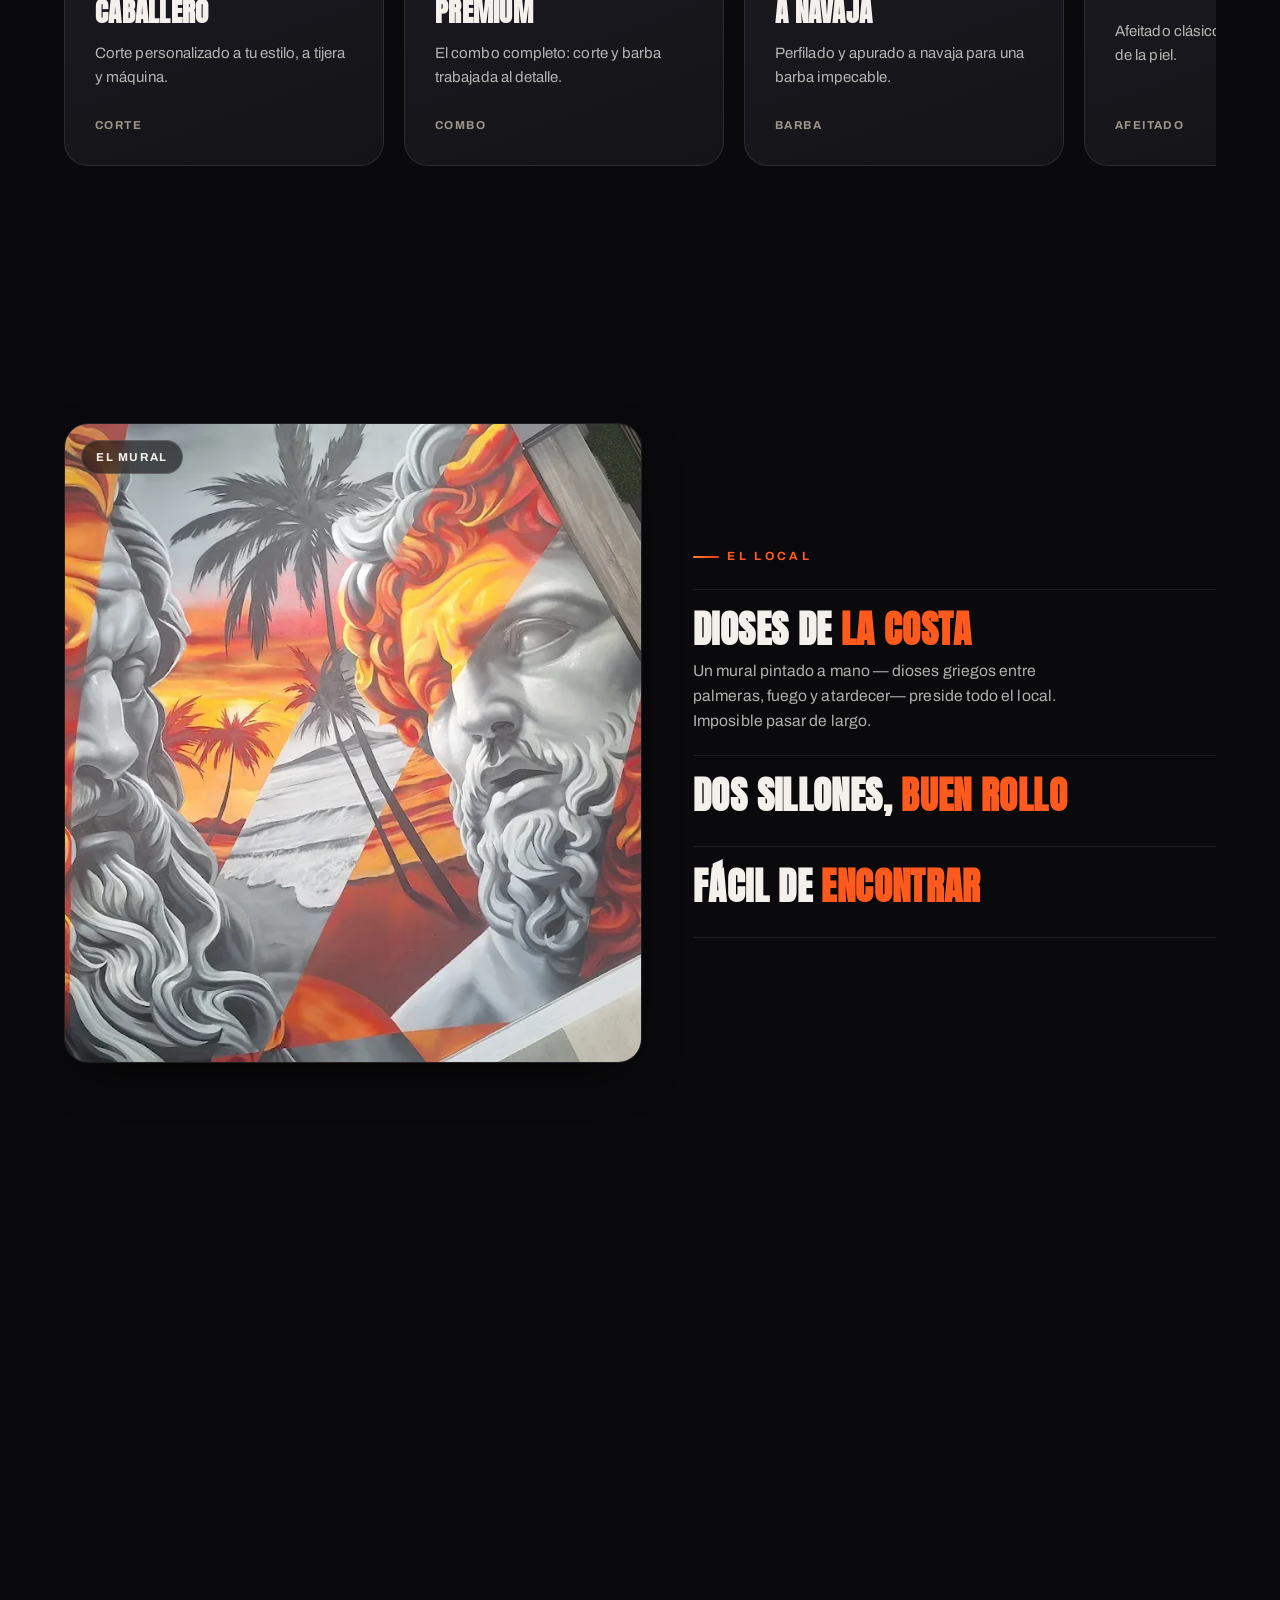
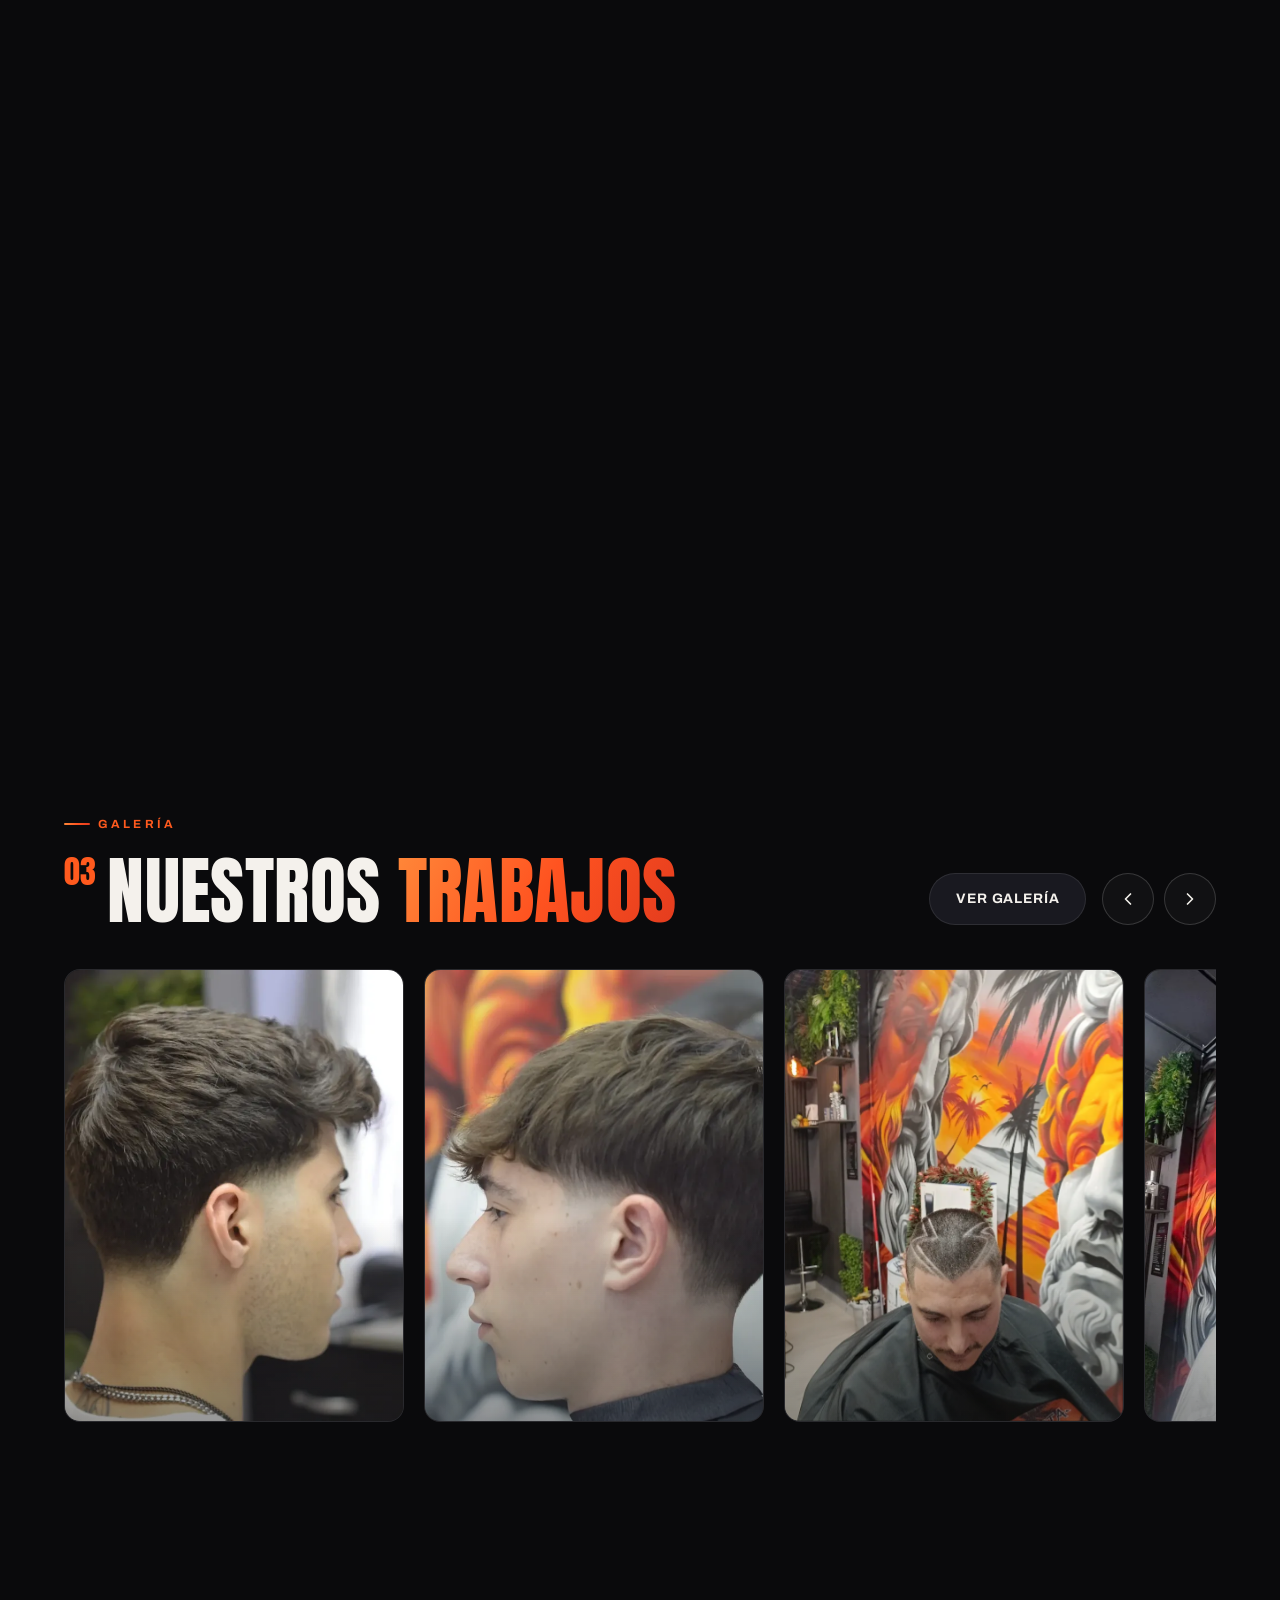
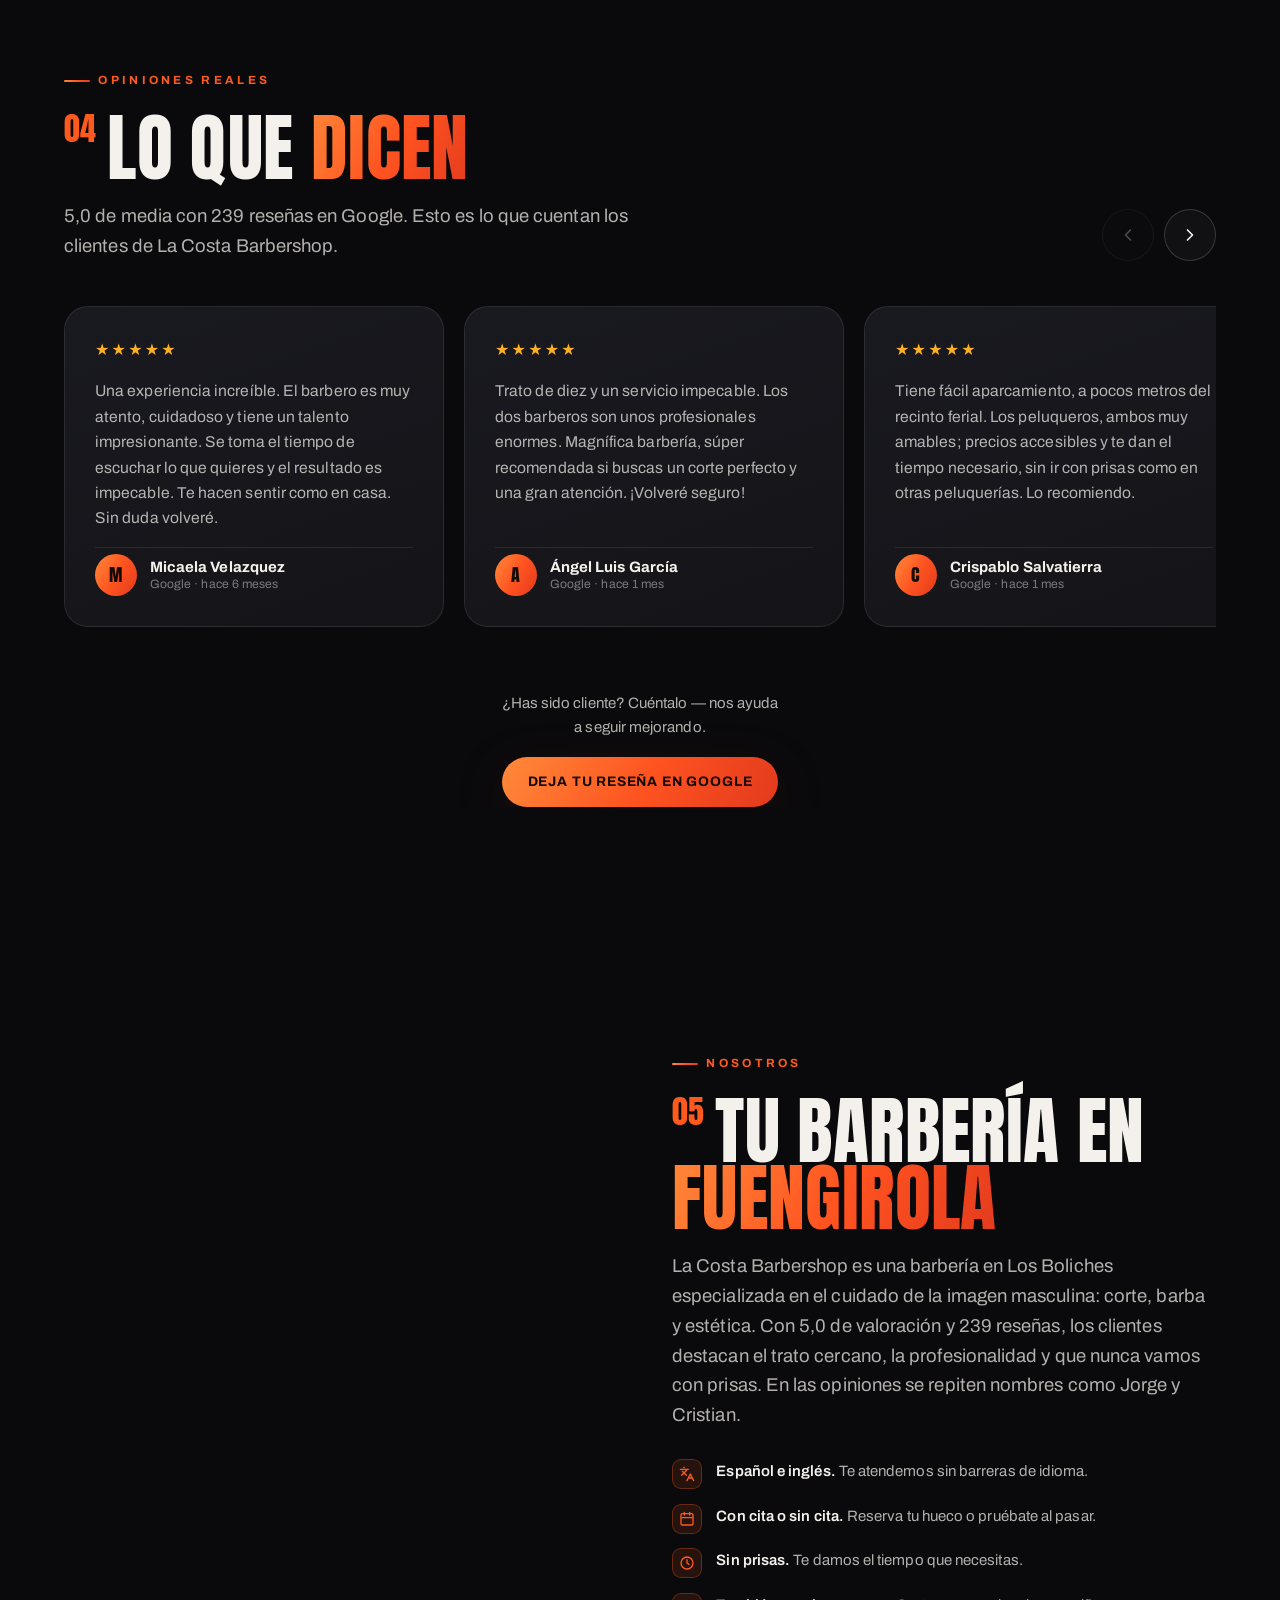
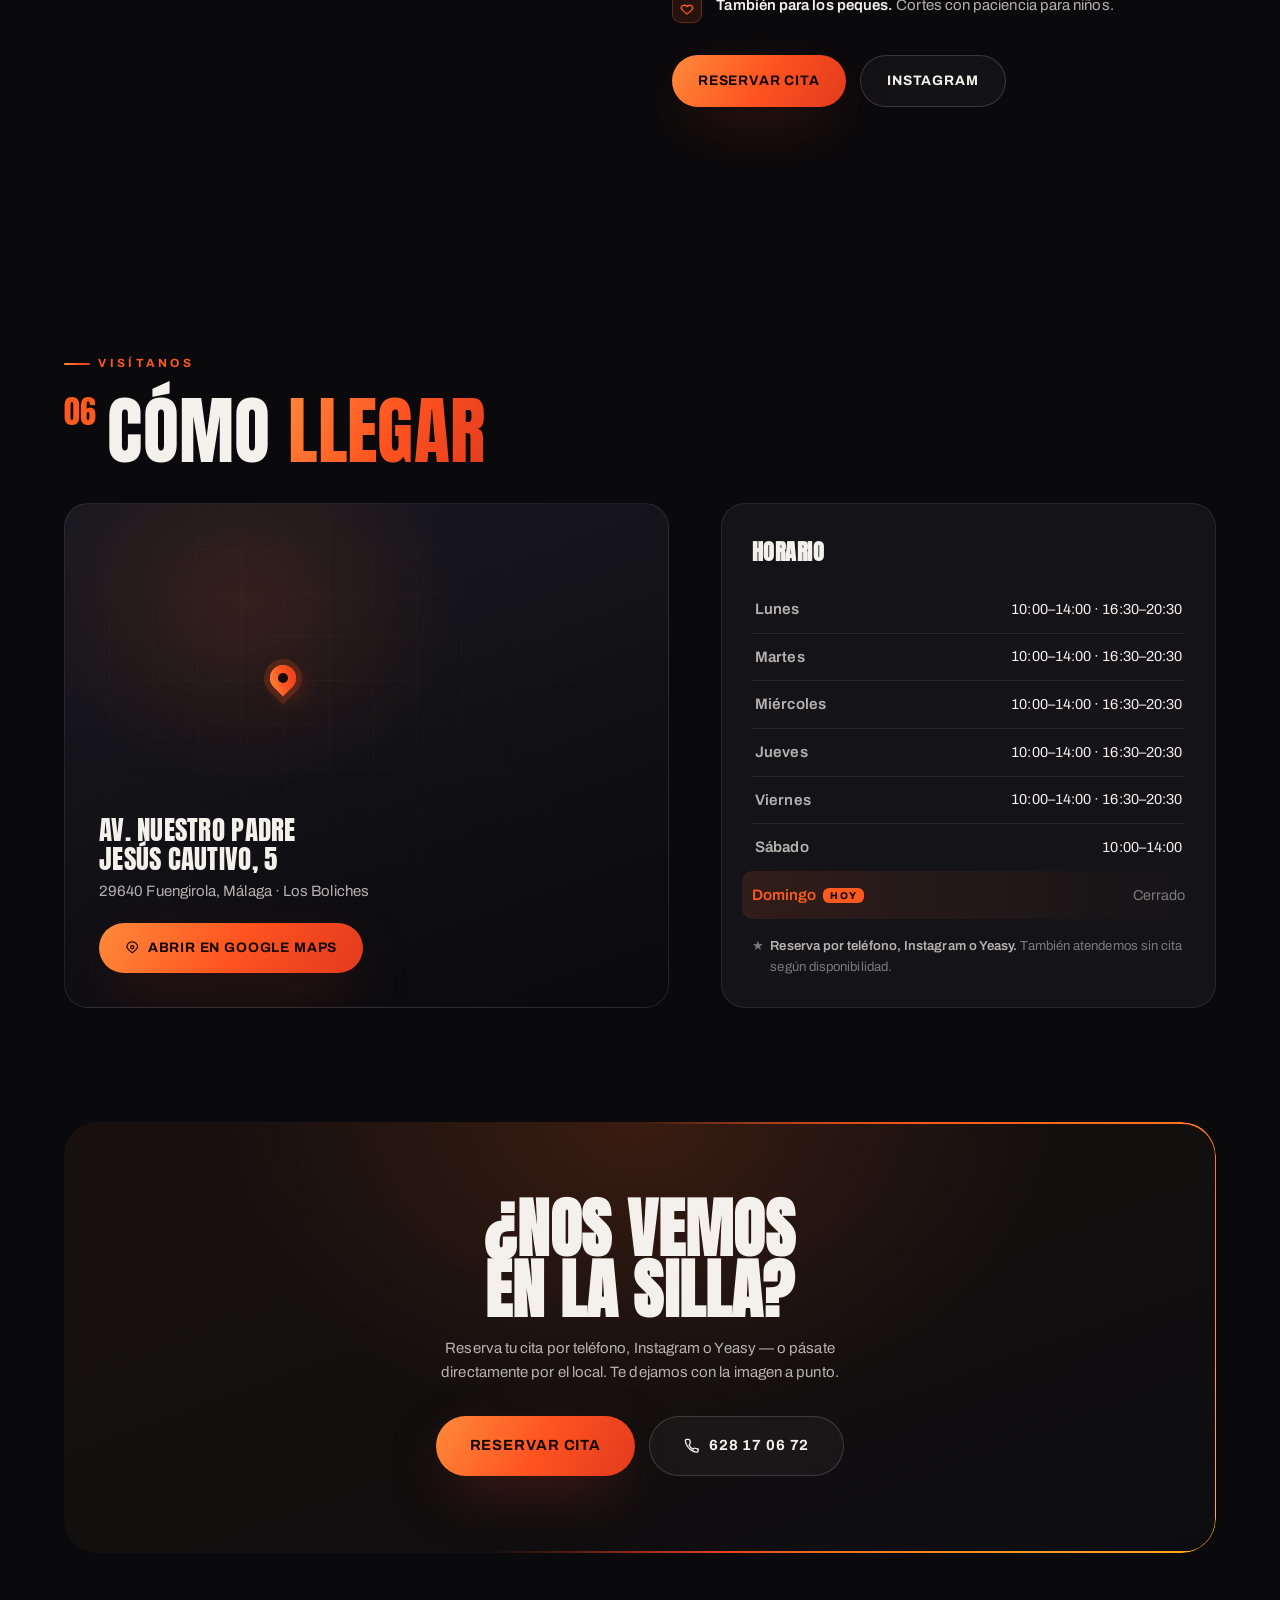
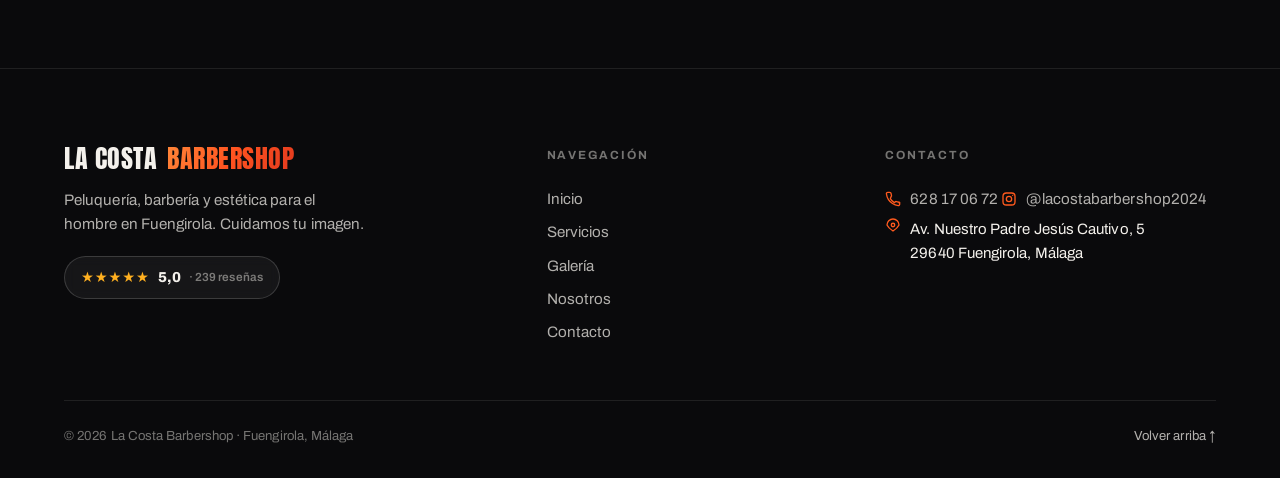
==== commit 3632b3d6: "web" ====
--- a/index.html
+++ b/index.html
@@ -4,7 +4,7 @@
 <meta charset="UTF-8">
 <meta name="viewport" content="width=device-width, initial-scale=1">
 <title>La Costa Barbershop &middot; Barber&iacute;a en Fuengirola</title>
-<meta name="description" content="La Costa Barbershop, barber&iacute;a en Fuengirola (Los Boliches). Corte, barba a navaja, afeitado y color. 5,0 con 239 rese&ntilde;as. Reserva por tel&eacute;fono, Instagram o Booksy.">
+<meta name="description" content="La Costa Barbershop, barber&iacute;a en Fuengirola (Los Boliches). Corte, barba a navaja, afeitado y color. 5,0 con 239 rese&ntilde;as. Reserva por tel&eacute;fono, Instagram o Yeasy.">
 <meta name="theme-color" content="#0a0a0c">
 <link rel="canonical" href="https://www.lacostabarbershop.xyz/">
 <meta property="og:type" content="business.business">
@@ -49,7 +49,7 @@
       <a href="contacto.html">Contacto</a>
     </nav>
     <div class="header__cta">
-      <a class="btn btn--fire" href="contacto.html" data-magnetic="0.4">
+      <a class="btn btn--fire" href="https://yeasy.io/" target="_blank" rel="noopener" data-magnetic="0.4">
         <svg viewBox="0 0 24 24" fill="none" stroke="currentColor" stroke-width="2" stroke-linecap="round" stroke-linejoin="round"><path d="M22 16.9v3a2 2 0 0 1-2.2 2 19.8 19.8 0 0 1-8.6-3.1 19.5 19.5 0 0 1-6-6 19.8 19.8 0 0 1-3.1-8.7A2 2 0 0 1 4.1 2h3a2 2 0 0 1 2 1.7c.1.9.3 1.8.6 2.6a2 2 0 0 1-.5 2.1L8 11.5a16 16 0 0 0 6 6l1.1-1.1a2 2 0 0 1 2.1-.5c.8.3 1.7.5 2.6.6a2 2 0 0 1 1.7 2Z"/></svg>
         Reservar
       </a>
@@ -96,7 +96,7 @@
       Peluquer&iacute;a, barber&iacute;a y estética para el hombre. <b>Cuidamos tu imagen.</b>
     </p>
     <div class="hero__actions" data-reveal="fade" style="transition-delay:.62s">
-      <a class="btn btn--fire btn--lg" href="contacto.html" data-magnetic="0.4">Reservar cita</a>
+      <a class="btn btn--fire btn--lg" href="https://yeasy.io/" target="_blank" rel="noopener" data-magnetic="0.4">Reservar cita</a>
       <a class="btn btn--ghost btn--lg" href="#trabajos" data-magnetic="0.3">Ver trabajos</a>
       <span class="pill-rating"><span class="stars">&#9733;&#9733;&#9733;&#9733;&#9733;</span> <b>5,0</b> <span class="src">&middot;&nbsp;239 rese&ntilde;as</span></span>
     </div>
@@ -243,7 +243,6 @@
         <figure class="tile tile--car" data-reveal="scale"><img src="assets/img/trabajo-2.webp" alt="Dise&ntilde;o de l&iacute;neas" loading="lazy"></figure>
         <figure class="tile tile--car" data-reveal="scale"><img src="assets/img/trabajo-3.webp" alt="Corte con textura y flequillo" loading="lazy"></figure>
         <figure class="tile tile--car" data-reveal="scale"><img src="assets/img/trabajo-4.webp" alt="Corte de caballero" loading="lazy"></figure>
-        <figure class="tile tile--car" data-reveal="scale"><img src="assets/img/interior-street.webp" alt="Barbero trabajando en el local" loading="lazy"></figure>
       </div>
     </div>
   </div>
@@ -360,7 +359,7 @@
           <li data-reveal="left"><span class="ic"><svg viewBox="0 0 24 24" fill="none" stroke="currentColor" stroke-width="2" stroke-linecap="round" stroke-linejoin="round"><path d="M12 21s-7-4.5-9-9a5 5 0 0 1 9-2 5 5 0 0 1 9 2c-2 4.5-9 9-9 9Z"/></svg></span><span><b>Tambi&eacute;n para los peques.</b> Cortes con paciencia para ni&ntilde;os.</span></li>
         </ul>
         <div style="margin-top:2rem;display:flex;gap:.9rem;flex-wrap:wrap">
-          <a class="btn btn--fire" href="contacto.html" data-magnetic="0.4">Reservar cita</a>
+          <a class="btn btn--fire" href="https://yeasy.io/" target="_blank" rel="noopener" data-magnetic="0.4">Reservar cita</a>
           <a class="btn btn--ghost" href="https://www.instagram.com/lacostabarbershop2024/" target="_blank" rel="noopener" data-magnetic="0.3">Instagram</a>
         </div>
       </div>
@@ -400,7 +399,7 @@
           <li data-day="6"><span class="d">S&aacute;bado</span><span class="t">10:00&ndash;14:00</span></li>
           <li data-day="0"><span class="d">Domingo</span><span class="t closed">Cerrado</span></li>
         </ul>
-        <div class="hours__note"><span>&#9733;</span><span><b>Reserva por tel&eacute;fono, Instagram o Booksy.</b> Tambi&eacute;n atendemos sin cita seg&uacute;n disponibilidad.</span></div>
+        <div class="hours__note"><span>&#9733;</span><span><b>Reserva por tel&eacute;fono, Instagram o Yeasy.</b> Tambi&eacute;n atendemos sin cita seg&uacute;n disponibilidad.</span></div>
       </div>
     </div>
   </div>
@@ -411,9 +410,9 @@
   <div class="container">
     <div class="cta-band" data-reveal="scale">
       <h2>&iquest;Nos vemos<br>en la silla?</h2>
-      <p>Reserva tu cita por tel&eacute;fono, Instagram o Booksy &mdash; o p&aacute;sate directamente por el local. Te dejamos con la imagen a punto.</p>
+      <p>Reserva tu cita por tel&eacute;fono, Instagram o Yeasy &mdash; o p&aacute;sate directamente por el local. Te dejamos con la imagen a punto.</p>
       <div class="actions">
-        <a class="btn btn--fire btn--lg" href="contacto.html" data-magnetic="0.4">Reservar cita</a>
+        <a class="btn btn--fire btn--lg" href="https://yeasy.io/" target="_blank" rel="noopener" data-magnetic="0.4">Reservar cita</a>
         <a class="btn btn--ghost btn--lg" href="tel:+34628170672" data-magnetic="0.3">
           <svg viewBox="0 0 24 24" fill="none" stroke="currentColor" stroke-width="2" stroke-linecap="round" stroke-linejoin="round"><path d="M22 16.9v3a2 2 0 0 1-2.2 2 19.8 19.8 0 0 1-8.6-3.1 19.5 19.5 0 0 1-6-6 19.8 19.8 0 0 1-3.1-8.7A2 2 0 0 1 4.1 2h3a2 2 0 0 1 2 1.7c.1.9.3 1.8.6 2.6a2 2 0 0 1-.5 2.1L8 11.5a16 16 0 0 0 6 6l1.1-1.1a2 2 0 0 1 2.1-.5c.8.3 1.7.5 2.6.6a2 2 0 0 1 1.7 2Z"/></svg>
           628&nbsp;17&nbsp;06&nbsp;72
@@ -448,15 +447,6 @@
         <a class="ln" href="https://www.instagram.com/lacostabarbershop2024/" target="_blank" rel="noopener"><svg viewBox="0 0 24 24" fill="none" stroke="currentColor" stroke-width="2" stroke-linecap="round" stroke-linejoin="round"><rect x="3" y="3" width="18" height="18" rx="5"/><circle cx="12" cy="12" r="4"/><path d="M17.5 6.5h.01"/></svg>@lacostabarbershop2024</a>
         <span class="ln" style="align-items:flex-start"><svg viewBox="0 0 24 24" fill="none" stroke="currentColor" stroke-width="2" stroke-linecap="round" stroke-linejoin="round"><path d="M12 21s-7-4.5-9-9a9 9 0 0 1 18 0c-2 4.5-9 9-9 9Z"/><circle cx="12" cy="12" r="2.6"/></svg>Av. Nuestro Padre Jes&uacute;s Cautivo, 5<br>29640 Fuengirola, M&aacute;laga</span>
       </div>
-      <div class="footer__col">
-        <h4>Horario</h4>
-        <ul>
-          <li>Lun&ndash;Vie &middot; 10&ndash;14 h</li>
-          <li>&nbsp;&nbsp;&nbsp;&nbsp;&nbsp;&nbsp;&nbsp;&nbsp;&nbsp;&nbsp;16:30&ndash;20:30 h</li>
-          <li>S&aacute;bado &middot; 10&ndash;14 h</li>
-          <li class="muted">Domingo &middot; cerrado</li>
-        </ul>
-      </div>
     </div>
     <div class="footer__bottom">
       <span>&copy; <span data-year>2025</span> La Costa Barbershop &middot; Fuengirola, M&aacute;laga</span>
--- a/assets/css/main.css
+++ b/assets/css/main.css
@@ -473,7 +473,7 @@
    FOOTER
    ============================================================ */
 .footer{border-top:1px solid var(--border);padding-block:clamp(48px,6vw,80px) 32px;position:relative}
-.footer__grid{display:grid;grid-template-columns:1.4fr 1fr 1fr 1.1fr;gap:clamp(28px,4vw,56px)}
+.footer__grid{display:grid;grid-template-columns:1.5fr 1fr 1.15fr;gap:clamp(28px,4vw,56px)}
 .footer .brand{font-size:1.6rem;margin-bottom:1rem}
 .footer__about p{color:var(--text-dim);font-size:.95rem;max-width:34ch}
 .footer__col h4{font-size:.74rem;letter-spacing:.16em;text-transform:uppercase;color:var(--text-mute);margin-bottom:1.1rem;font-weight:700}
@@ -543,8 +543,8 @@
   font-weight:700;font-size:.78rem;letter-spacing:.08em;text-transform:uppercase;color:var(--text-dim);transition:all .25s}
 .filter-chip.active{background:var(--grad-fire);color:#160a04;border-color:transparent}
 @media (hover:hover){.filter-chip:not(.active):hover{border-color:var(--fire);color:#fff}}
-@media (max-width:900px){.gallery{grid-template-columns:repeat(2,1fr)}.gallery .g--wide{grid-column:span 2;padding-top:59%}}
-@media (max-width:560px){.gallery{grid-template-columns:repeat(2,1fr)}.gallery .g--wide{grid-column:span 2;padding-top:60%}}
+@media (max-width:900px){.gallery{grid-template-columns:repeat(2,1fr)}.gallery .g--wide{grid-column:span 1;padding-top:125%}}
+@media (max-width:560px){.gallery{grid-template-columns:repeat(2,1fr)}.gallery .g--wide{grid-column:span 1;padding-top:125%}}
 
 /* lightbox */
 .lightbox{position:fixed;inset:0;z-index:9997;background:rgba(6,6,8,.94);backdrop-filter:blur(8px);
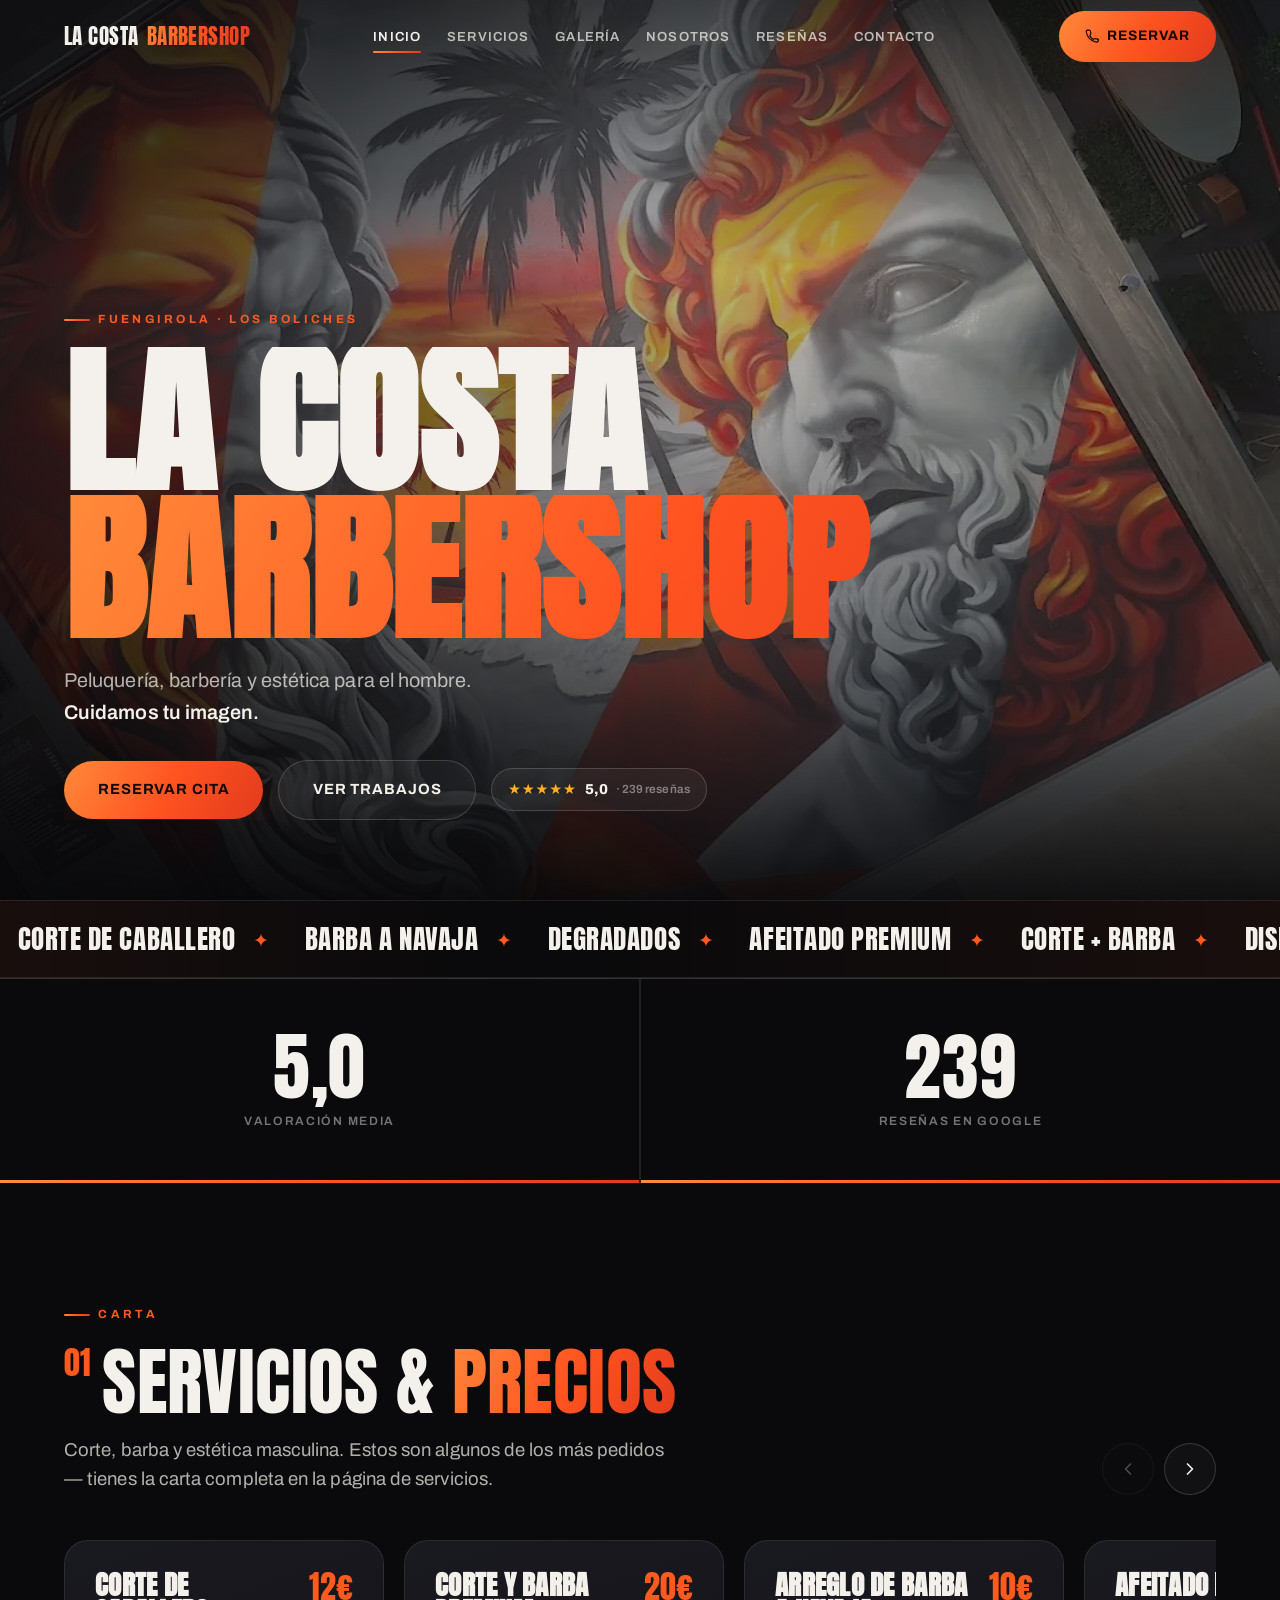
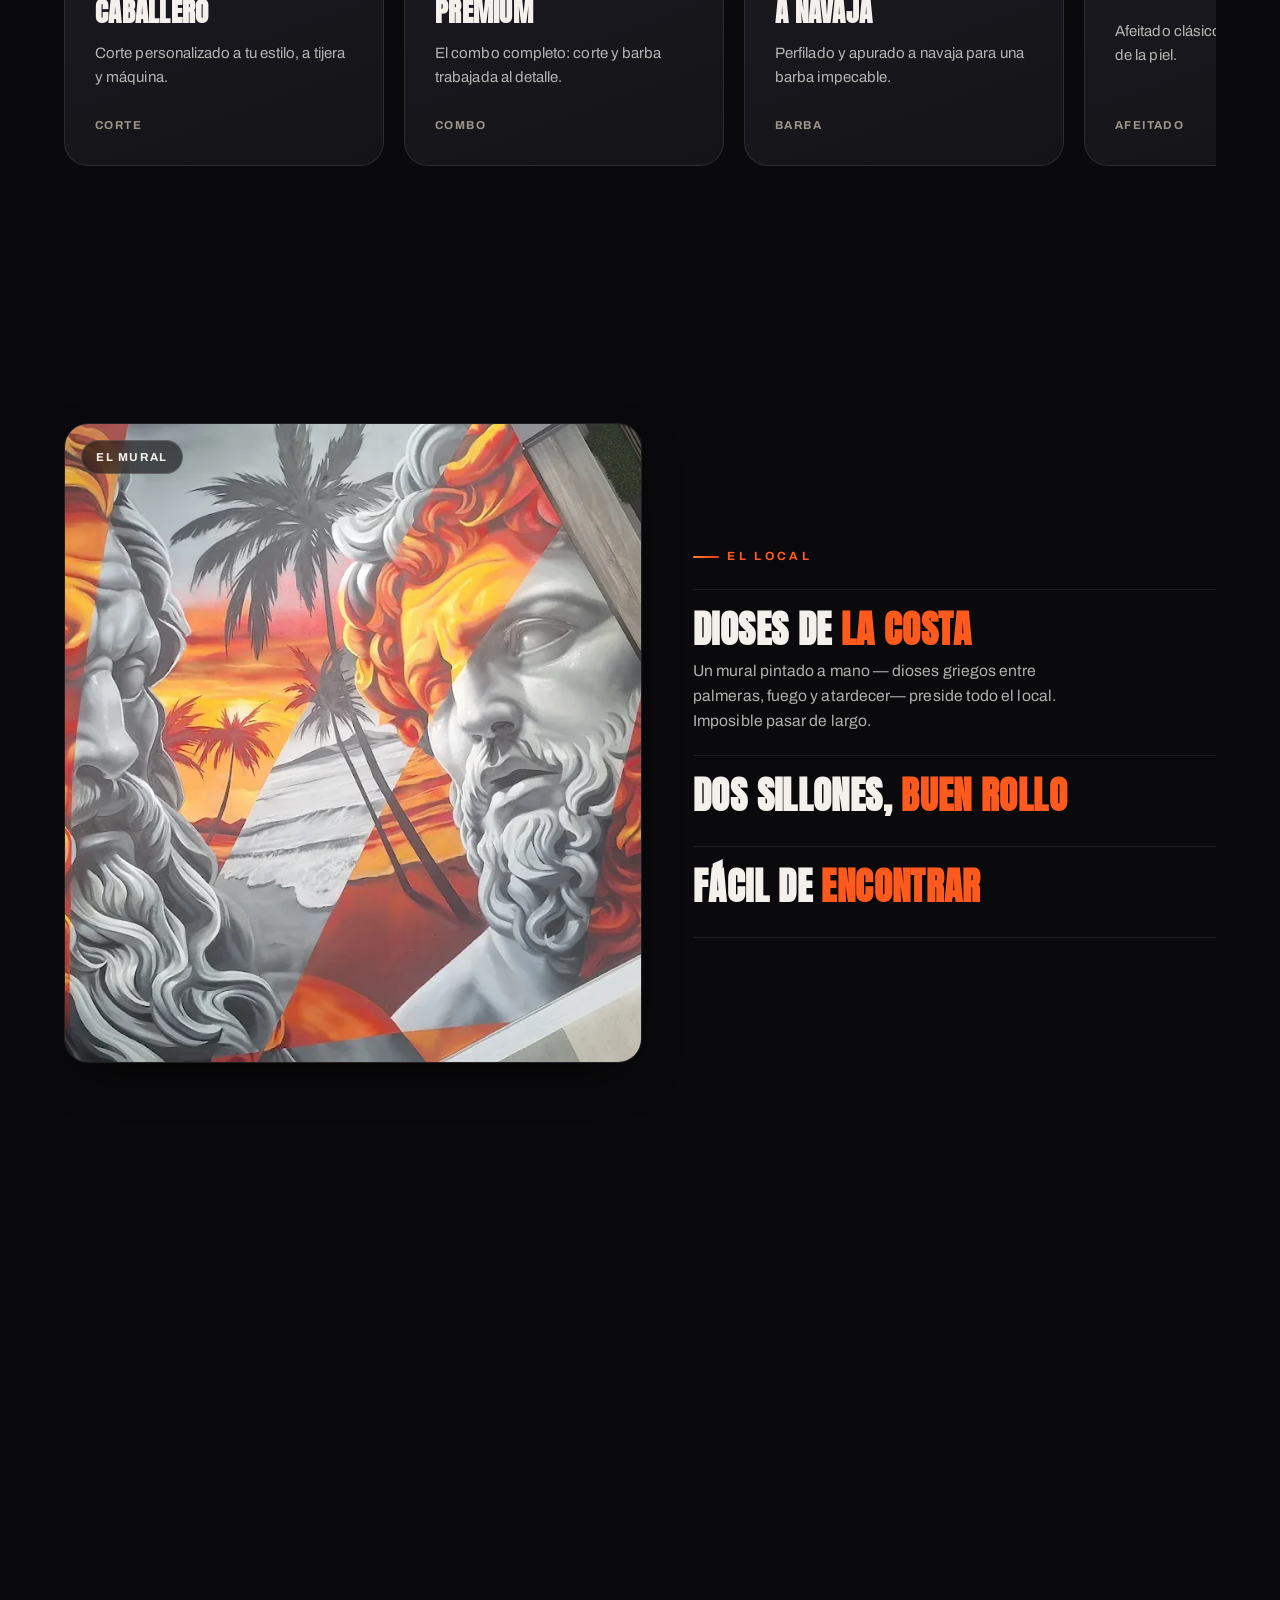
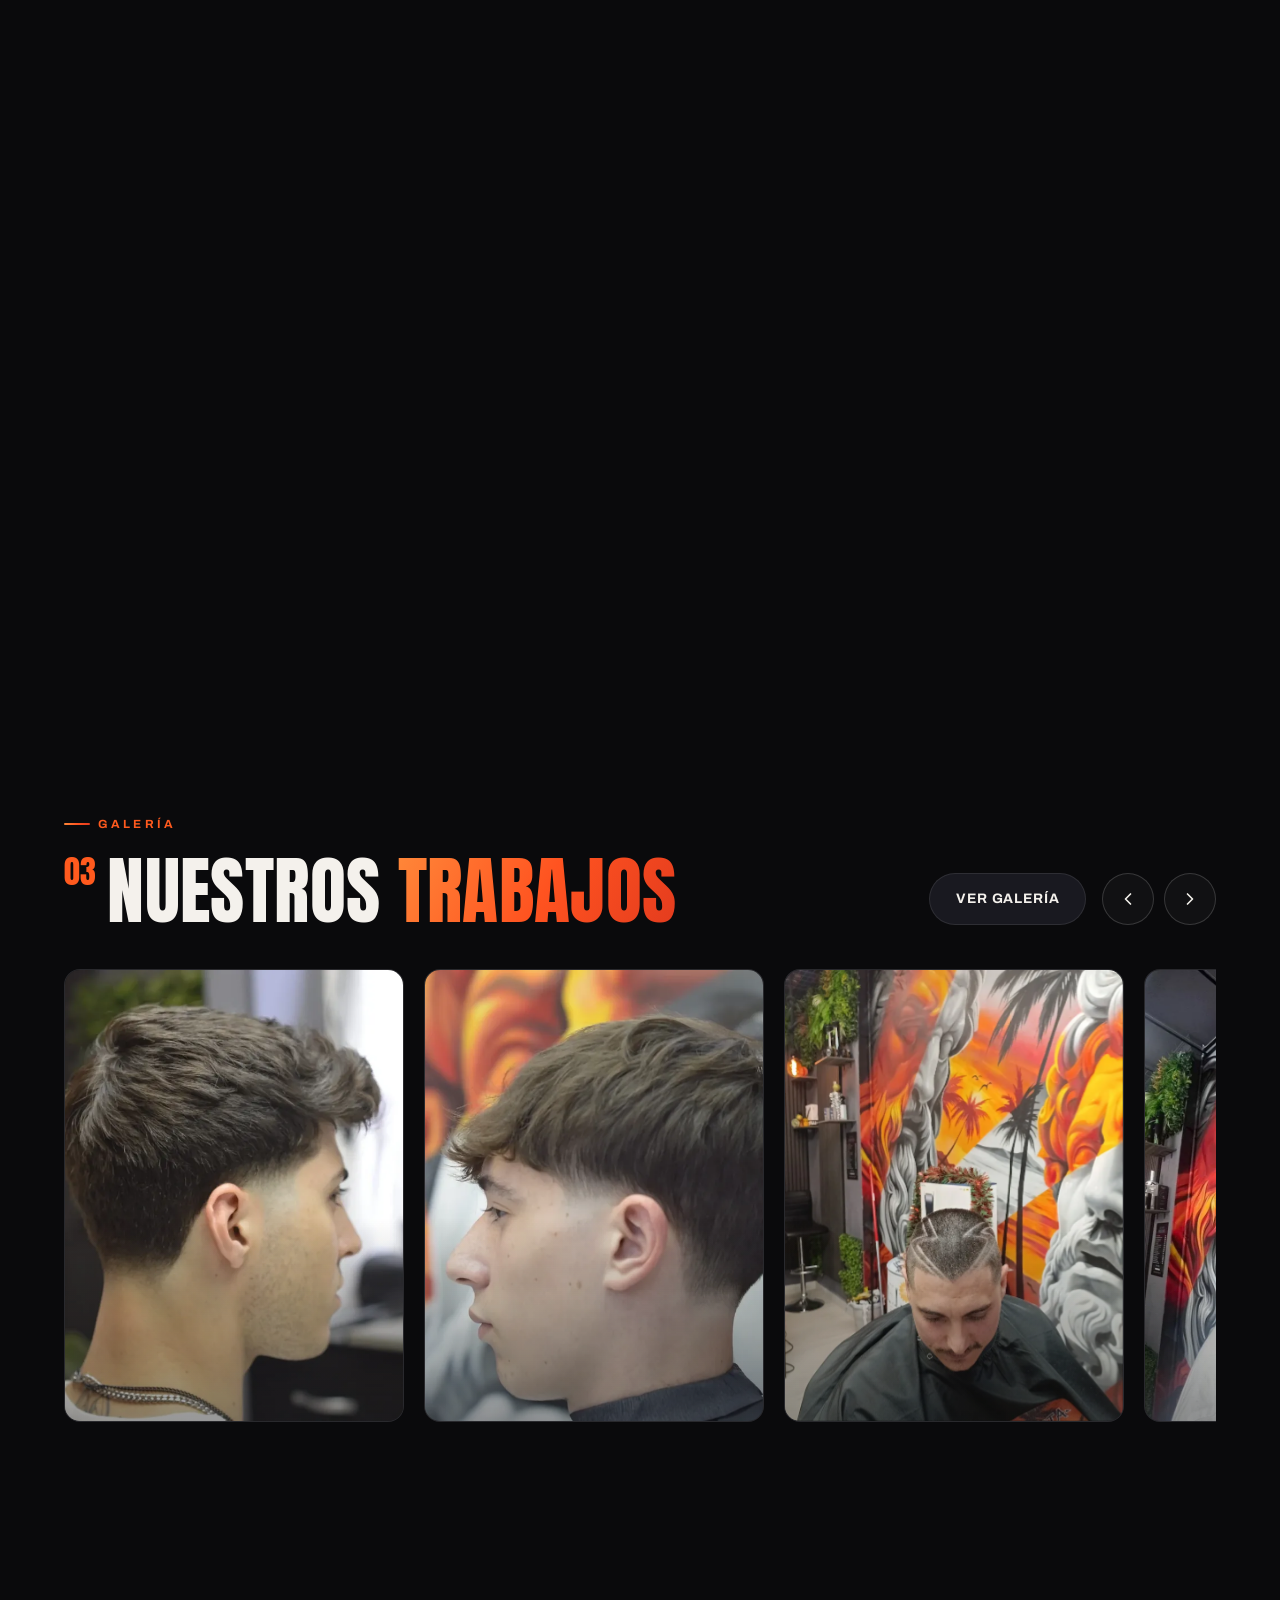
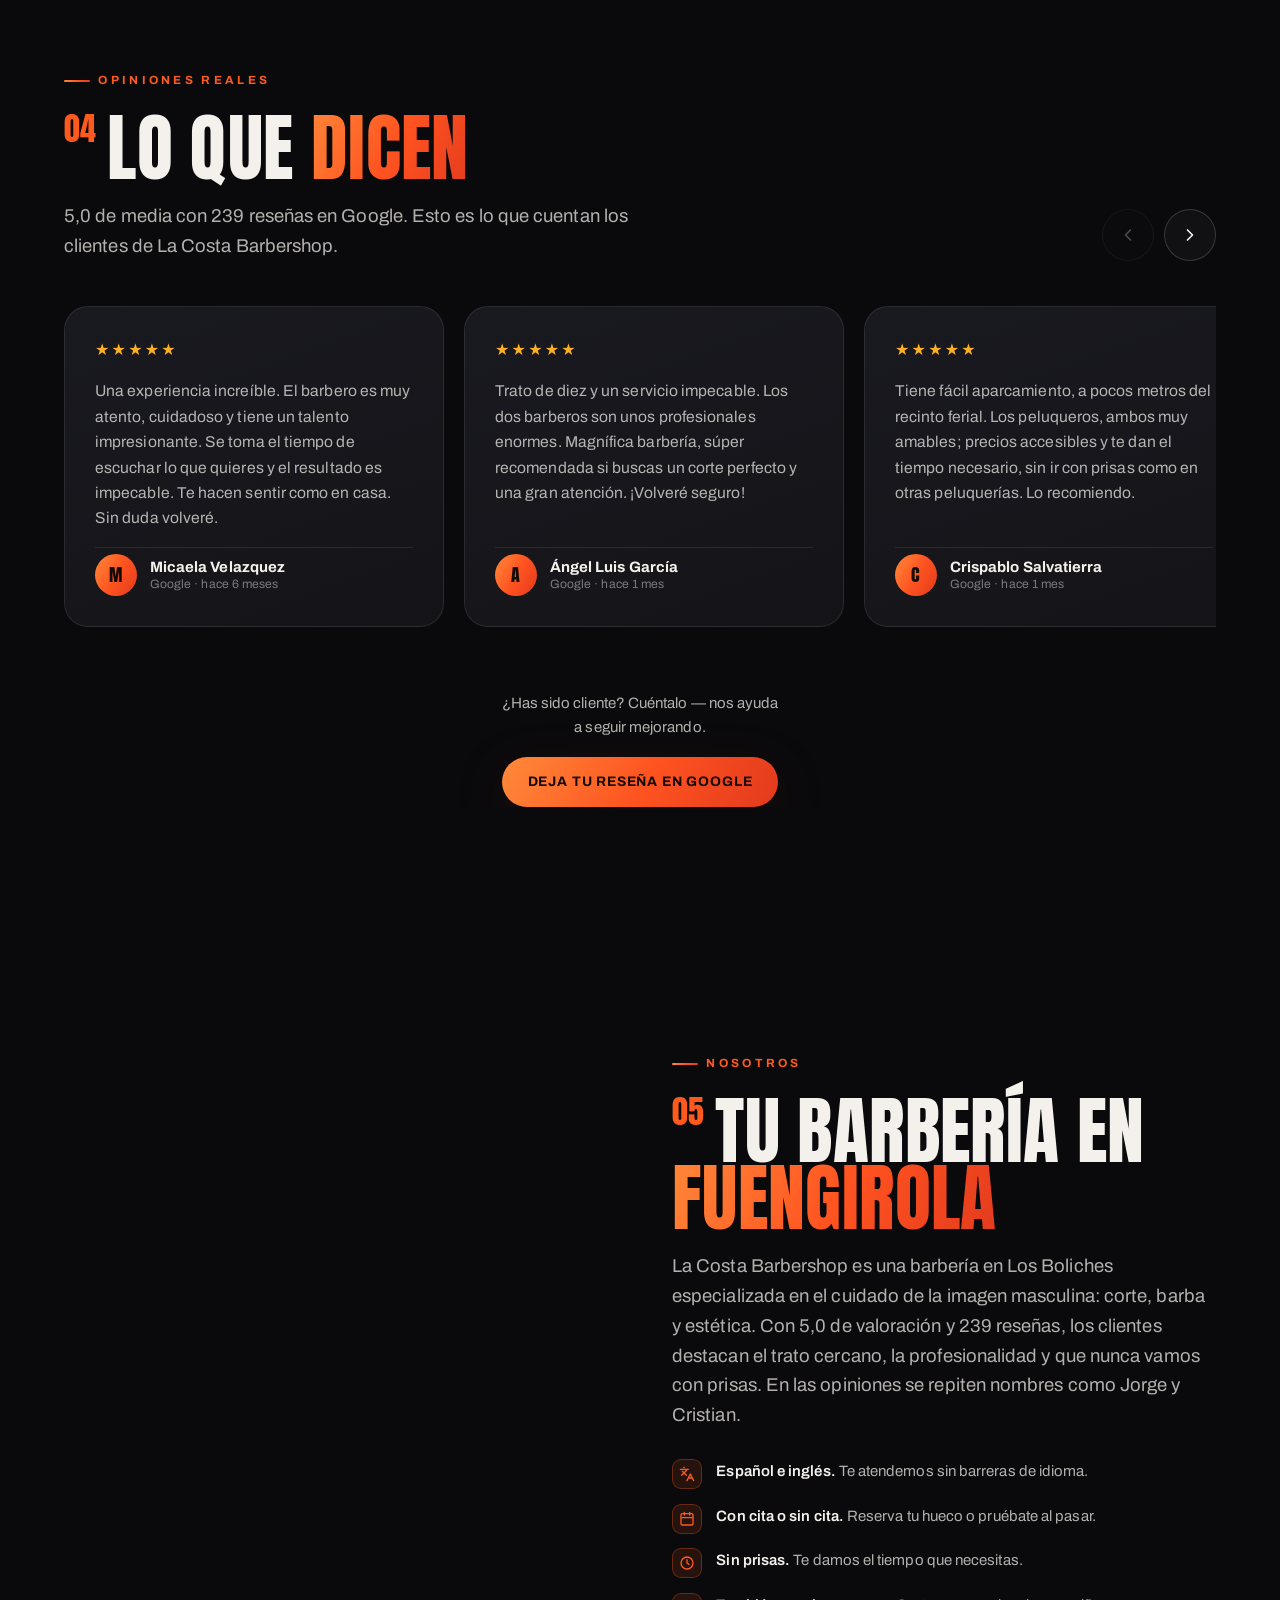
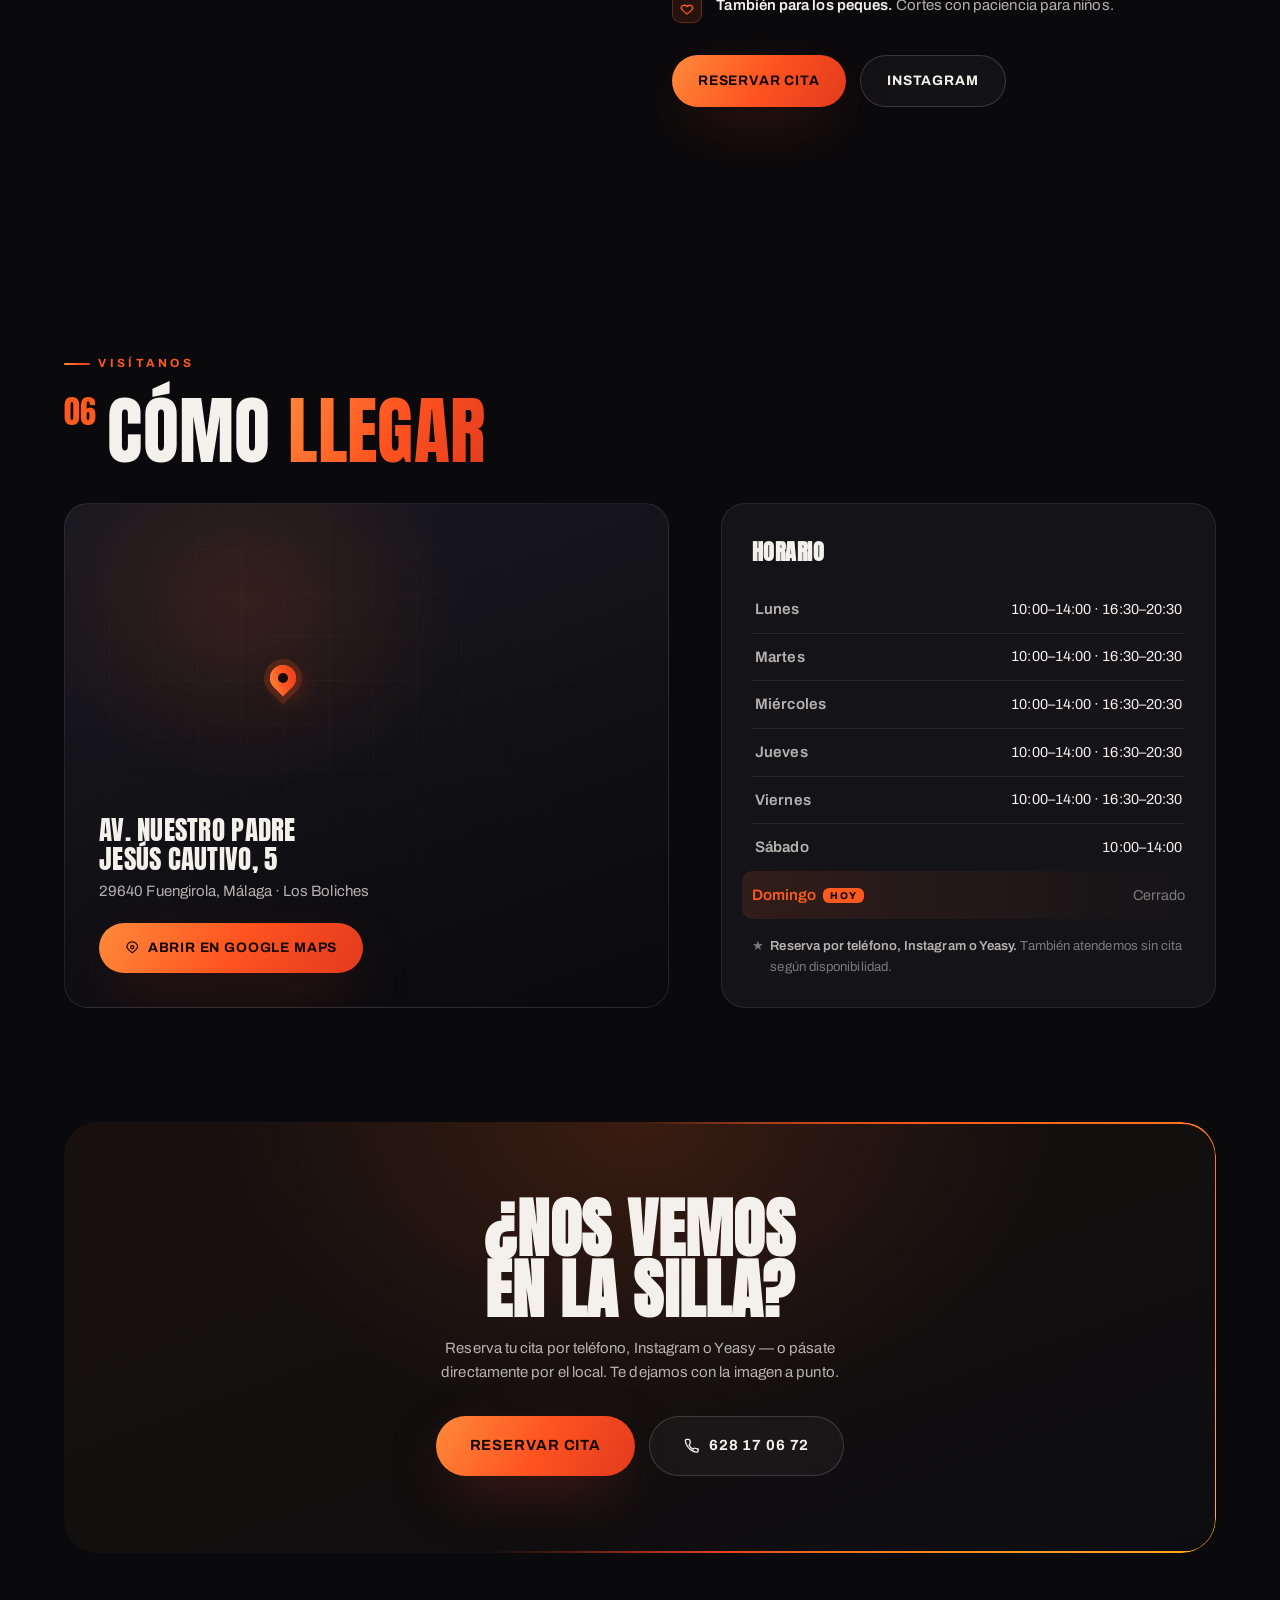
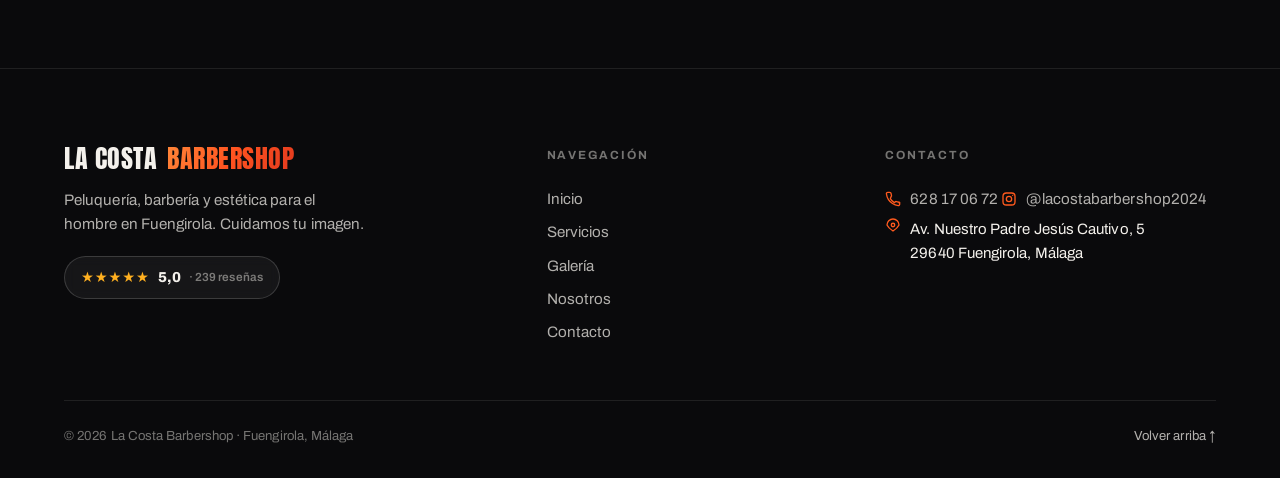
==== commit 4bd746e8: "web web" ====
--- a/index.html
+++ b/index.html
@@ -49,7 +49,7 @@
       <a href="contacto.html">Contacto</a>
     </nav>
     <div class="header__cta">
-      <a class="btn btn--fire" href="https://yeasy.io/" target="_blank" rel="noopener" data-magnetic="0.4">
+      <a class="btn btn--fire" href="https://yeasy.io/commerce/9732f32d-7ad4-47b1-8197-7eed3df50c48" target="_blank" rel="noopener" data-magnetic="0.4">
         <svg viewBox="0 0 24 24" fill="none" stroke="currentColor" stroke-width="2" stroke-linecap="round" stroke-linejoin="round"><path d="M22 16.9v3a2 2 0 0 1-2.2 2 19.8 19.8 0 0 1-8.6-3.1 19.5 19.5 0 0 1-6-6 19.8 19.8 0 0 1-3.1-8.7A2 2 0 0 1 4.1 2h3a2 2 0 0 1 2 1.7c.1.9.3 1.8.6 2.6a2 2 0 0 1-.5 2.1L8 11.5a16 16 0 0 0 6 6l1.1-1.1a2 2 0 0 1 2.1-.5c.8.3 1.7.5 2.6.6a2 2 0 0 1 1.7 2Z"/></svg>
         Reservar
       </a>
@@ -96,7 +96,7 @@
       Peluquer&iacute;a, barber&iacute;a y estética para el hombre. <b>Cuidamos tu imagen.</b>
     </p>
     <div class="hero__actions" data-reveal="fade" style="transition-delay:.62s">
-      <a class="btn btn--fire btn--lg" href="https://yeasy.io/" target="_blank" rel="noopener" data-magnetic="0.4">Reservar cita</a>
+      <a class="btn btn--fire btn--lg" href="https://yeasy.io/commerce/9732f32d-7ad4-47b1-8197-7eed3df50c48" target="_blank" rel="noopener" data-magnetic="0.4">Reservar cita</a>
       <a class="btn btn--ghost btn--lg" href="#trabajos" data-magnetic="0.3">Ver trabajos</a>
       <span class="pill-rating"><span class="stars">&#9733;&#9733;&#9733;&#9733;&#9733;</span> <b>5,0</b> <span class="src">&middot;&nbsp;239 rese&ntilde;as</span></span>
     </div>
@@ -359,7 +359,7 @@
           <li data-reveal="left"><span class="ic"><svg viewBox="0 0 24 24" fill="none" stroke="currentColor" stroke-width="2" stroke-linecap="round" stroke-linejoin="round"><path d="M12 21s-7-4.5-9-9a5 5 0 0 1 9-2 5 5 0 0 1 9 2c-2 4.5-9 9-9 9Z"/></svg></span><span><b>Tambi&eacute;n para los peques.</b> Cortes con paciencia para ni&ntilde;os.</span></li>
         </ul>
         <div style="margin-top:2rem;display:flex;gap:.9rem;flex-wrap:wrap">
-          <a class="btn btn--fire" href="https://yeasy.io/" target="_blank" rel="noopener" data-magnetic="0.4">Reservar cita</a>
+          <a class="btn btn--fire" href="https://yeasy.io/commerce/9732f32d-7ad4-47b1-8197-7eed3df50c48" target="_blank" rel="noopener" data-magnetic="0.4">Reservar cita</a>
           <a class="btn btn--ghost" href="https://www.instagram.com/lacostabarbershop2024/" target="_blank" rel="noopener" data-magnetic="0.3">Instagram</a>
         </div>
       </div>
@@ -412,7 +412,7 @@
       <h2>&iquest;Nos vemos<br>en la silla?</h2>
       <p>Reserva tu cita por tel&eacute;fono, Instagram o Yeasy &mdash; o p&aacute;sate directamente por el local. Te dejamos con la imagen a punto.</p>
       <div class="actions">
-        <a class="btn btn--fire btn--lg" href="https://yeasy.io/" target="_blank" rel="noopener" data-magnetic="0.4">Reservar cita</a>
+        <a class="btn btn--fire btn--lg" href="https://yeasy.io/commerce/9732f32d-7ad4-47b1-8197-7eed3df50c48" target="_blank" rel="noopener" data-magnetic="0.4">Reservar cita</a>
         <a class="btn btn--ghost btn--lg" href="tel:+34628170672" data-magnetic="0.3">
           <svg viewBox="0 0 24 24" fill="none" stroke="currentColor" stroke-width="2" stroke-linecap="round" stroke-linejoin="round"><path d="M22 16.9v3a2 2 0 0 1-2.2 2 19.8 19.8 0 0 1-8.6-3.1 19.5 19.5 0 0 1-6-6 19.8 19.8 0 0 1-3.1-8.7A2 2 0 0 1 4.1 2h3a2 2 0 0 1 2 1.7c.1.9.3 1.8.6 2.6a2 2 0 0 1-.5 2.1L8 11.5a16 16 0 0 0 6 6l1.1-1.1a2 2 0 0 1 2.1-.5c.8.3 1.7.5 2.6.6a2 2 0 0 1 1.7 2Z"/></svg>
           628&nbsp;17&nbsp;06&nbsp;72
